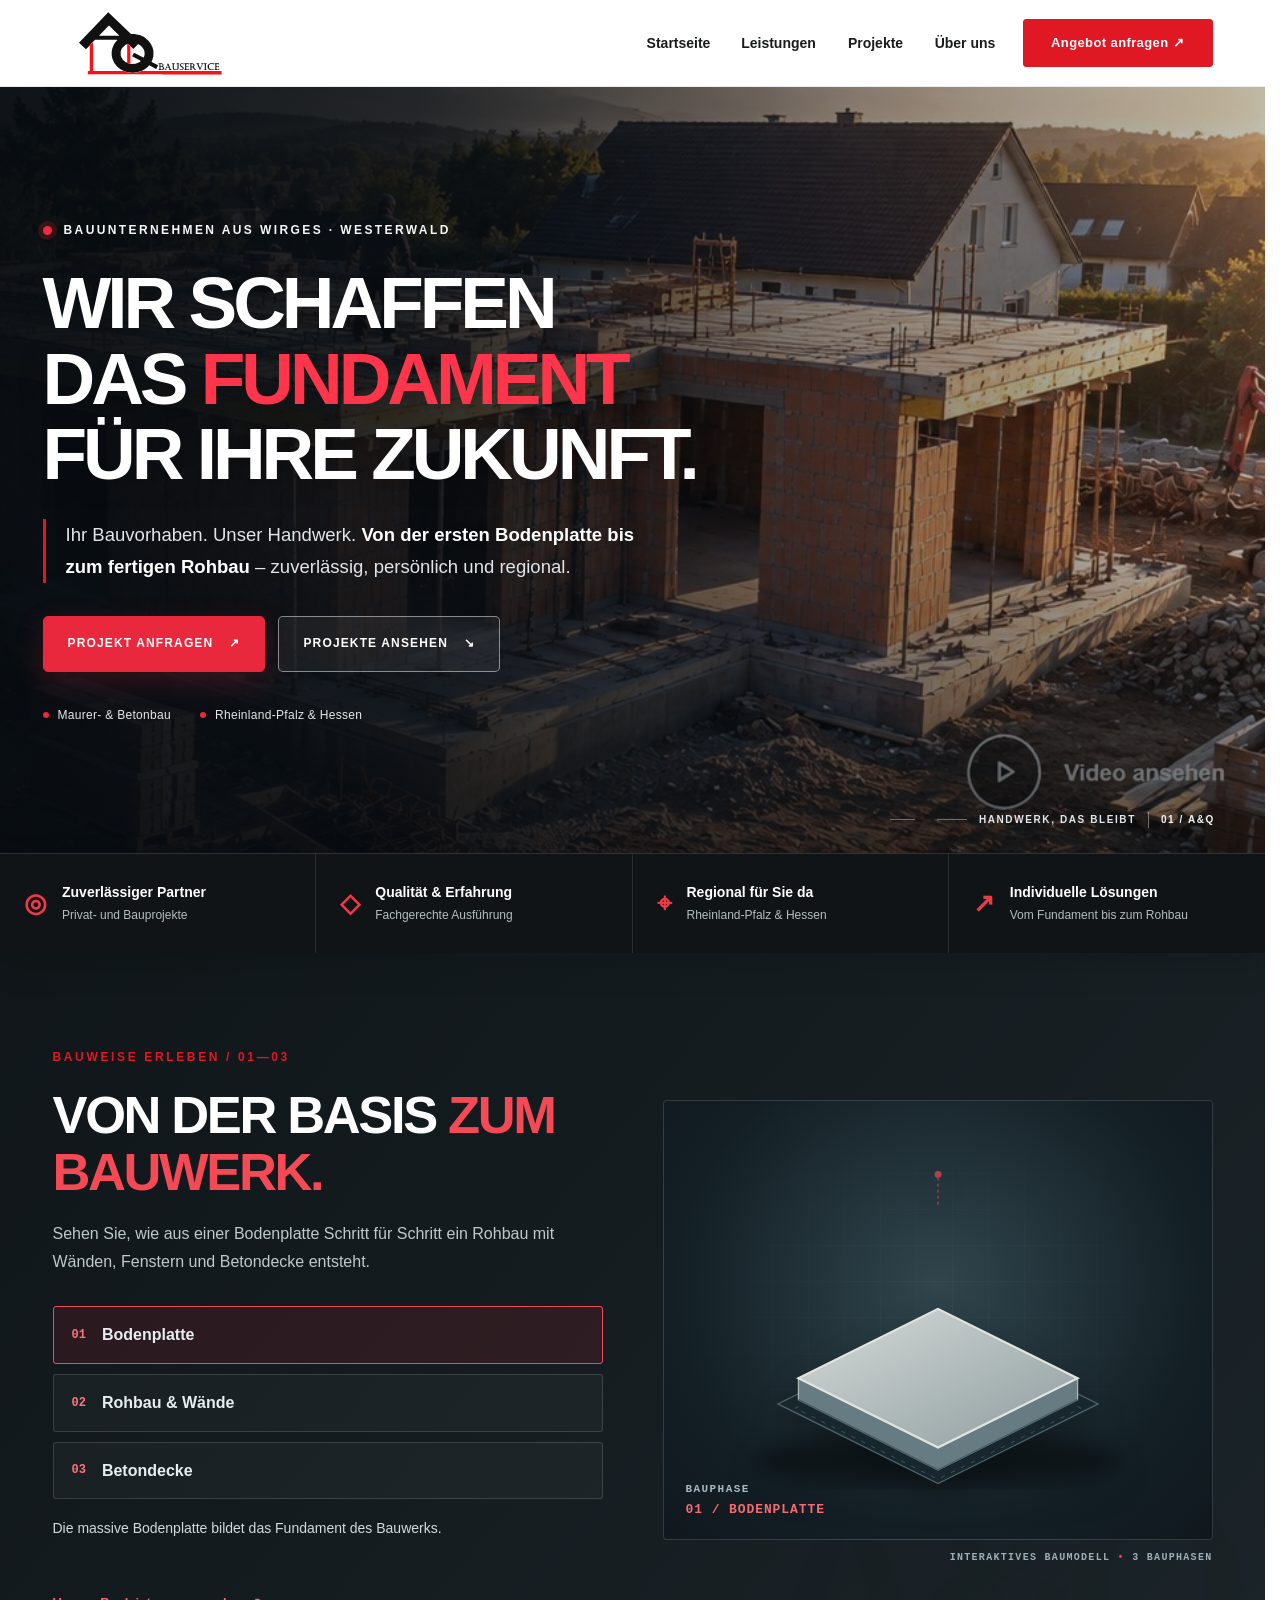
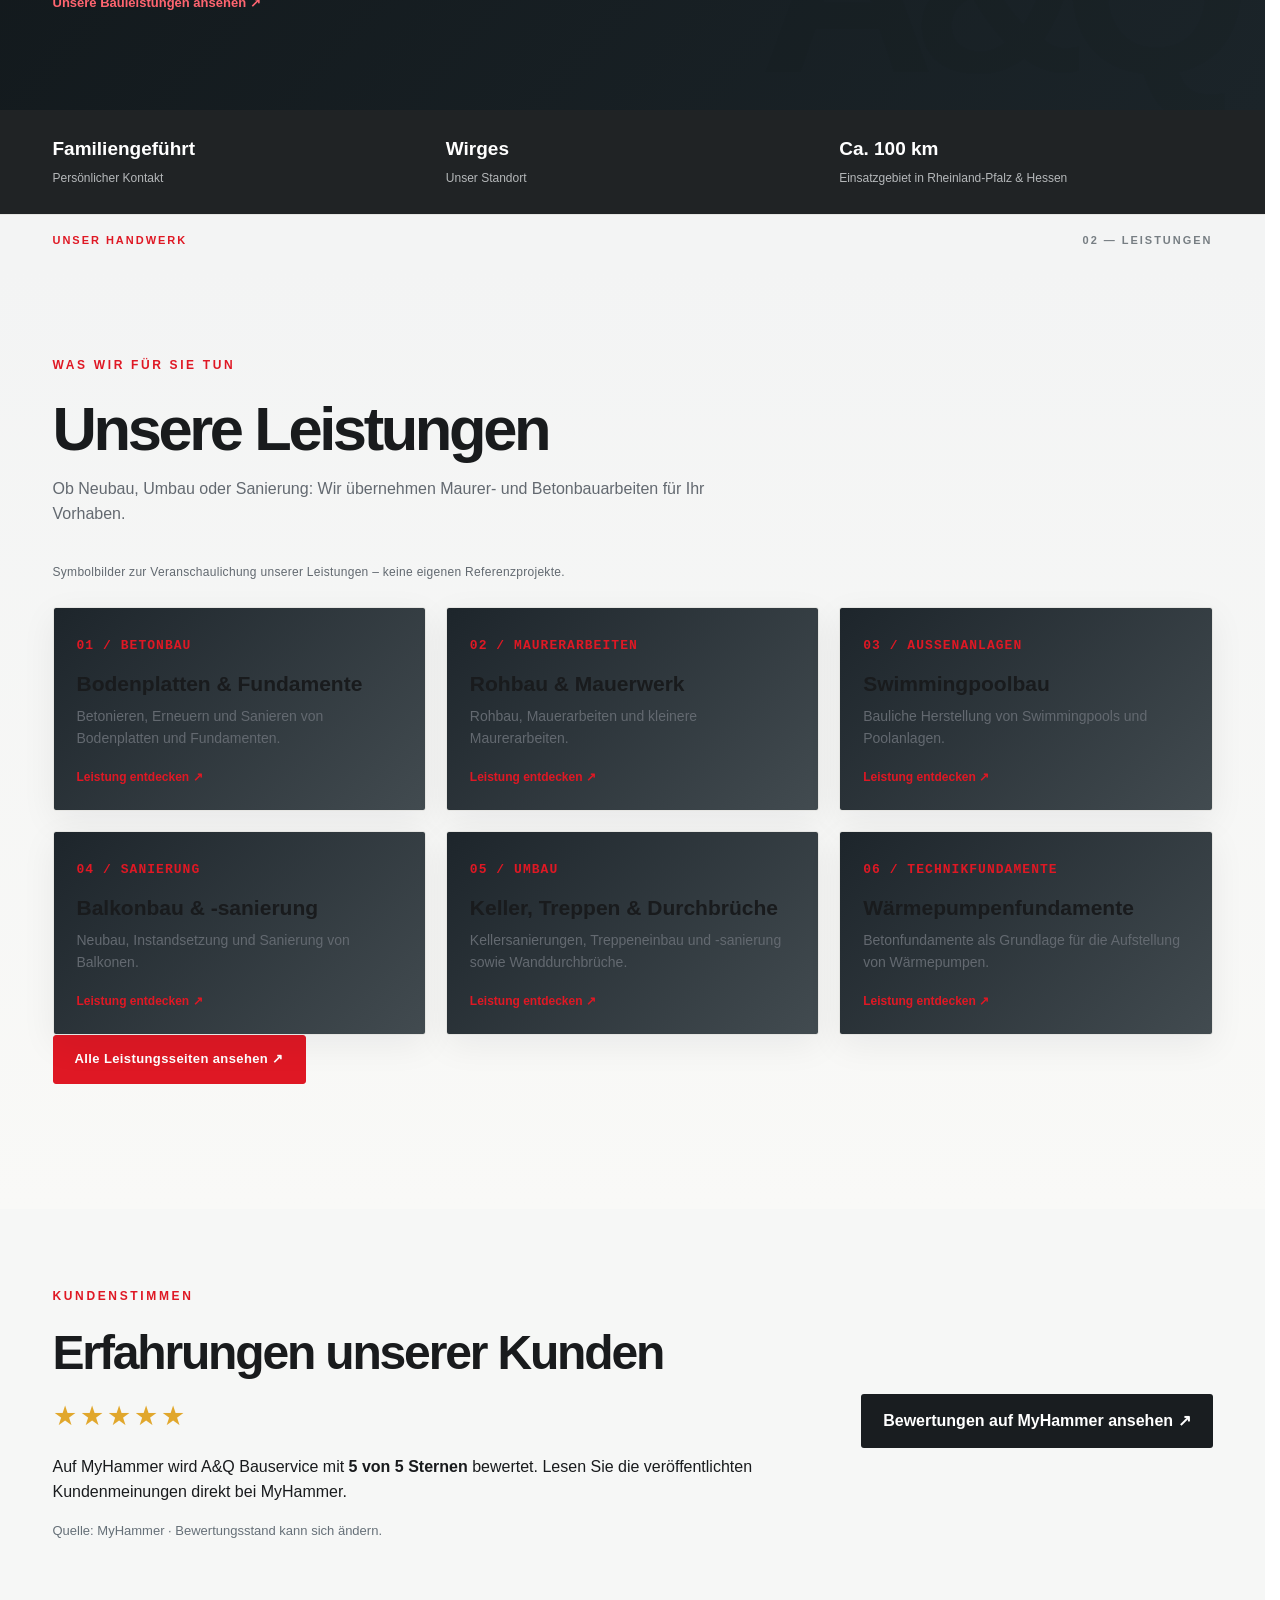
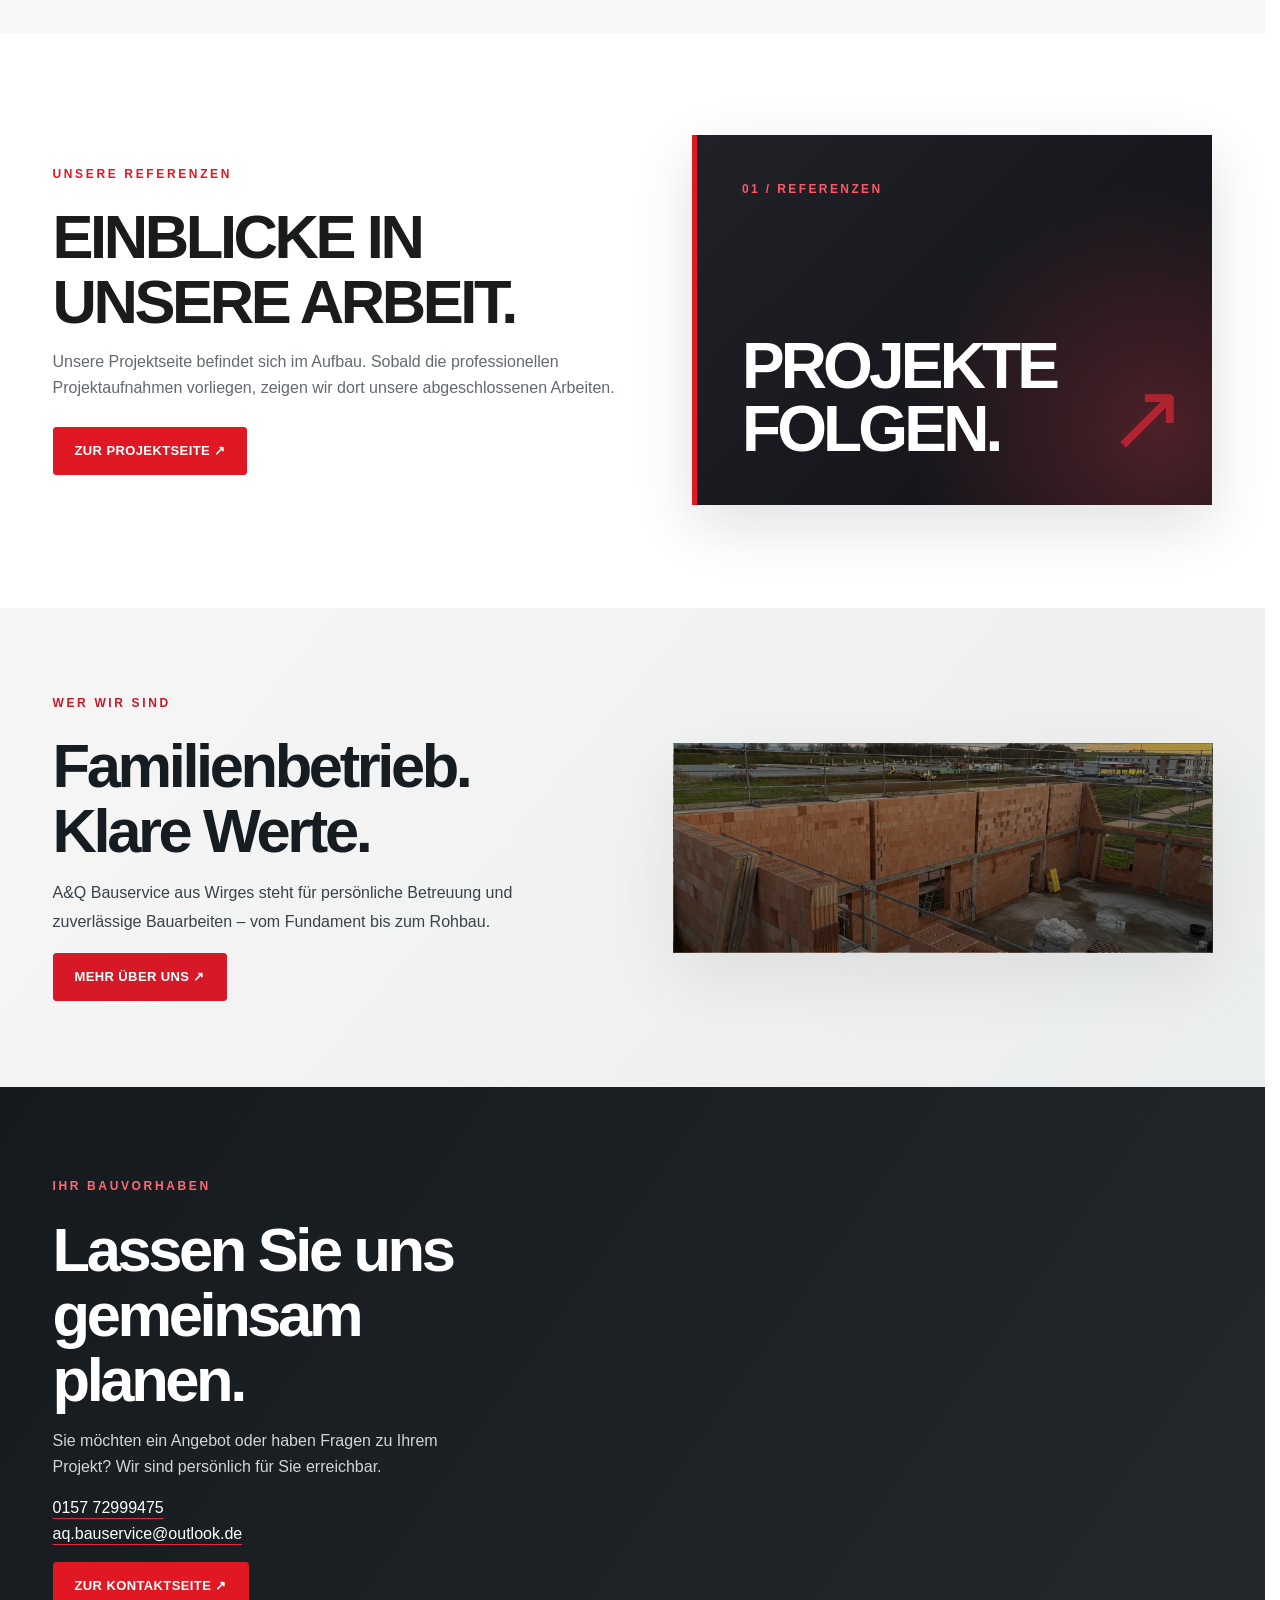
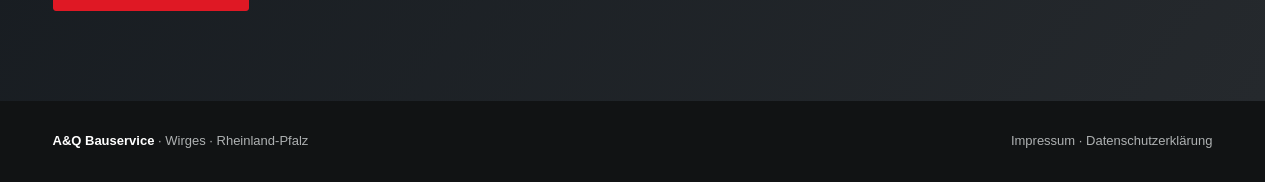
==== index.html @ fabbcce5 "SEO: migrate canonical and metadata to aq-bauservice.de" ====
<!doctype html>
<html lang="de"><head><meta charset="utf-8"><meta name="viewport" content="width=device-width,initial-scale=1"><meta name="description" content="A&amp;Q Bauservice: Familienbetrieb für Betonbau, Bodenplatten, Fundamente und Rohbau in Wirges, Montabaur, Koblenz und Umgebung. Jetzt Bauvorhaben anfragen."><title>Betonbau &amp; Bodenplatten in Wirges | A&amp;Q Bauservice</title><style>
:root{--red:#df1824;--ink:#191b1d;--muted:#636970;--paper:#f7f7f5;--line:#e5e5e2}*{box-sizing:border-box}html{scroll-behavior:smooth}body{margin:0;font-family:Inter,Arial,Helvetica,sans-serif;color:var(--ink);background:white;line-height:1.6}a{color:inherit;text-decoration:none}button,input,textarea{font:inherit}button{cursor:pointer}.container{width:min(1160px,calc(100% - 44px));margin:auto}.top{background:#fff;position:sticky;top:0;z-index:20;border-bottom:1px solid #ececec}.nav{height:86px;display:flex;align-items:center;justify-content:space-between;gap:20px}.logo{display:block;background:#fff;padding:3px;border-radius:3px}.logo img{display:block;width:190px;max-height:63px;object-fit:contain}.links{display:flex;align-items:center;gap:27px;font-size:14px;font-weight:700}.links a:hover{color:var(--red)}.btn{display:inline-flex;align-items:center;justify-content:center;padding:13px 21px;background:var(--red);color:white;border:1px solid var(--red);border-radius:3px;font-weight:800;font-size:13px;letter-spacing:.03em;transition:.2s}.btn:hover{background:#b70f19}.btn-outline{background:transparent;border-color:#ffffff80}.btn-outline:hover{background:#ffffff20}.menu{display:none;background:none;border:0;font-size:27px}.hero{position:relative;isolation:isolate;overflow:hidden;background:linear-gradient(112deg,#141618 20%,#272b2e 70%,#111315);color:#fff;min-height:640px;display:flex;align-items:center}.hero:before{content:"";position:absolute;inset:0;background:repeating-linear-gradient(135deg,transparent 0 90px,#ffffff05 90px 91px),radial-gradient(circle at 80% 40%,#d51a2538,transparent 40%);z-index:-1}.hero:after{content:"AQ";position:absolute;right:-3%;bottom:-26%;font-size:clamp(250px,42vw,650px);font-weight:900;color:#ffffff07;line-height:1;z-index:-1}.hero-content{padding:110px 0;max-width:870px}.eyebrow{font-size:12px;font-weight:900;letter-spacing:.22em;text-transform:uppercase;color:var(--red);margin:0 0 20px}.hero .eyebrow{color:#ff5b62}.hero h1{font-size:clamp(43px,6.3vw,88px);line-height:1.04;letter-spacing:-.05em;margin:0 0 25px;max-width:850px}.hero h1 span{color:#fa3c48}.hero p{color:#d2d4d5;max-width:680px;font-size:18px;margin-bottom:32px}.actions{display:flex;flex-wrap:wrap;gap:12px}.facts{background:#202325;color:white}.fact-row{display:grid;grid-template-columns:repeat(3,1fr);gap:20px;padding:24px 0}.fact-row strong{display:block;font-size:19px}.fact-row span{font-size:12px;color:#b5b8ba}section{padding:90px 0}.section-title{font-size:clamp(32px,4vw,48px);letter-spacing:-.045em;line-height:1.12;margin:0 0 15px}.lead{color:var(--muted);max-width:680px;margin:0 0 36px}.services{background:var(--paper)}.cards{display:grid;grid-template-columns:repeat(3,1fr);gap:18px}.service{background:white;border:1px solid var(--line);padding:29px;min-height:235px;transition:.2s}.service:hover{transform:translateY(-3px);border-color:#d9a0a3}.service .num{color:var(--red);font-size:13px;font-weight:900}.service h3{font-size:21px;line-height:1.2;margin:25px 0 10px}.service p{font-size:14px;color:var(--muted);margin:0}.projects{background:white}.project-grid{display:grid;grid-template-columns:repeat(3,1fr);gap:18px}.project{background:#eceeed;min-height:250px;display:flex;flex-direction:column;justify-content:end;padding:25px;position:relative;overflow:hidden}.project:before{content:"";position:absolute;inset:0;background:linear-gradient(155deg,#c5c8c6,#727a7c);z-index:0}.project:nth-child(2):before{background:linear-gradient(155deg,#b5b5b2,#50575b)}.project:nth-child(3):before{background:linear-gradient(155deg,#d0d0cb,#6e7475)}.project>*{position:relative;color:white}.project strong{font-size:20px}.project span{font-size:12px;opacity:.9}.note{font-size:12px;color:var(--muted);margin-top:14px}.about{background:#1b1e20;color:white}.about-grid{display:grid;grid-template-columns:1fr 1fr;gap:80px;align-items:center}.about p{color:#c5c7c8}.about-art{min-height:360px;border:1px solid #ffffff20;background:linear-gradient(145deg,#303538,#16191b);display:grid;place-items:center;position:relative}.about-art:before{content:"";width:56%;aspect-ratio:1;border:24px solid var(--red);transform:rotate(45deg);opacity:.65}.about-art span{position:absolute;font-size:35px;font-weight:900;letter-spacing:-.06em}.contact{background:var(--paper)}.contact-grid{display:grid;grid-template-columns:.8fr 1.2fr;gap:70px}.contact-info{font-size:15px;color:var(--muted)}.form{background:white;padding:30px;border:1px solid var(--line)}.form label{font-size:13px;font-weight:700;display:block;margin-bottom:13px}.form input,.form textarea{display:block;width:100%;margin-top:6px;padding:12px;border:1px solid #d9d9d7;border-radius:2px;background:white}.form textarea{min-height:120px;resize:vertical}.form .btn{width:100%}.hint{font-size:12px;color:var(--muted)}#status{font-size:13px;font-weight:700}footer{background:#111314;color:#aeb1b2;padding:30px 0;font-size:13px}footer .container{display:flex;justify-content:space-between;gap:20px;flex-wrap:wrap}footer strong{color:white}@media(max-width:850px){.links{display:none;position:absolute;top:86px;left:0;right:0;background:white;flex-direction:column;align-items:stretch;padding:20px 25px;box-shadow:0 10px 20px #0002}.links.open{display:flex}.menu{display:block}.cards,.project-grid{grid-template-columns:repeat(2,1fr)}.about-grid,.contact-grid{grid-template-columns:1fr;gap:35px}.about-art{min-height:220px}}@media(max-width:550px){.container{width:min(100% - 32px,1160px)}.logo img{width:165px}.hero{min-height:550px}.hero-content{padding:75px 0}.hero p{font-size:16px}.fact-row{grid-template-columns:1fr;gap:12px}.cards,.project-grid{grid-template-columns:1fr}section{padding:64px 0}.form{padding:20px}.project{min-height:190px}}

/* A&Q – dezente moderne Interaktionen */
:root{--aq-ease:cubic-bezier(.22,1,.36,1)}
#aq-scroll-progress{position:fixed;top:0;left:0;height:3px;width:0;background:var(--red);z-index:100;pointer-events:none}
.top{transition:box-shadow .3s ease,background .3s ease}
.top.aq-scrolled{box-shadow:0 10px 30px #00000012}
.hero{isolation:isolate}
.hero:before{animation:aq-ambient 14s ease-in-out infinite alternate}
.hero:after{animation:aq-watermark 16s ease-in-out infinite alternate;pointer-events:none}
.hero-content>*{animation:aq-hero-enter .85s var(--aq-ease) both}
.hero-content>*:nth-child(2){animation-delay:.12s}
.hero-content>*:nth-child(3){animation-delay:.23s}
.hero-content>*:nth-child(4){animation-delay:.34s}
.hero .btn,.actions .btn{transition:transform .3s var(--aq-ease),background .3s ease,box-shadow .3s ease}
.hero .btn:hover,.actions .btn:hover{transform:translateY(-3px);box-shadow:0 12px 24px #0000002b}
.service{transition:transform .35s var(--aq-ease),box-shadow .35s ease,border-color .35s ease;position:relative;overflow:hidden}
.service:after{content:"";position:absolute;left:0;bottom:0;height:3px;width:100%;background:var(--red);transform:scaleX(0);transform-origin:left;transition:transform .45s var(--aq-ease)}
.service:hover{transform:translateY(-7px);box-shadow:0 18px 40px #00000012}
.service:hover:after{transform:scaleX(1)}
.project{overflow:hidden;transition:box-shadow .35s ease,transform .35s var(--aq-ease)}
.project img{transition:transform .8s var(--aq-ease)}
.project:hover img{transform:scale(1.055)}
.project:hover{box-shadow:0 16px 38px #00000026}
.aq-reveal{opacity:0;transform:translateY(28px);transition:opacity .75s ease,transform .75s var(--aq-ease)}
.aq-reveal.aq-visible{opacity:1;transform:none}
@keyframes aq-hero-enter{from{opacity:0;transform:translateY(24px)}to{opacity:1;transform:none}}
@keyframes aq-ambient{from{opacity:.7;transform:scale(1)}to{opacity:1;transform:scale(1.08)}}
@keyframes aq-watermark{from{transform:translateY(0)}to{transform:translateY(-18px)}}
@media(prefers-reduced-motion:reduce){html{scroll-behavior:auto}*,*:before,*:after{animation-duration:.01ms!important;animation-iteration-count:1!important;transition-duration:.01ms!important}.aq-reveal{opacity:1;transform:none}}

/* A&Q Future: technisches 3D-Architekturmotiv ohne externe Bibliotheken */
.aq-future-hero{background:linear-gradient(115deg,#111518 0%,#1c2226 58%,#111518 100%);min-height:700px}
.aq-future-hero:before{background:linear-gradient(110deg,#111518 0%,#111518ef 36%,#151b1e78 70%,transparent 100%),repeating-linear-gradient(0deg,transparent 0 47px,#ffffff07 48px),repeating-linear-gradient(90deg,transparent 0 47px,#ffffff07 48px);z-index:0}
.aq-future-hero:after{content:"A&Q";right:1%;bottom:3%;font-size:clamp(130px,22vw,350px);color:#ffffff06;z-index:0}
.aq-future-hero .hero-content{position:relative;z-index:2;max-width:760px}
.aq-future-hero h1{font-size:clamp(42px,5.9vw,79px);text-shadow:0 6px 28px #0005}
.aq-future-stage{position:absolute;inset:0 0 0 42%;overflow:hidden;pointer-events:none;z-index:1;perspective:950px;opacity:.95}
.aq-stage-grid{position:absolute;inset:-40%;background:linear-gradient(#d9edf010 1px,transparent 1px),linear-gradient(90deg,#d9edf010 1px,transparent 1px);background-size:48px 48px;transform:rotateX(62deg) rotateZ(-24deg) translateY(130px);mask-image:radial-gradient(ellipse at 60% 55%,black,transparent 65%)}
.aq-structure{--rx:-18deg;--ry:-28deg;position:absolute;top:48%;left:59%;width:280px;height:280px;transform-style:preserve-3d;transform:translate(-50%,-50%) rotateX(var(--rx)) rotateY(var(--ry)) rotateZ(-10deg);transition:transform .5s ease;animation:aq-structure-float 7s ease-in-out infinite alternate;filter:drop-shadow(0 26px 30px #0007)}
.aq-floor{position:absolute;width:250px;height:200px;left:15px;top:40px;background:linear-gradient(140deg,#a5b0b4cc,#3e4c55db);border:2px solid #c6d5d5a6;box-shadow:inset 0 0 0 12px #8b9da71a,0 0 0 1px #ffffff28;transform-style:preserve-3d}
.aq-floor-base{transform:translateZ(-80px)}
.aq-floor-top{transform:translateZ(85px);background:linear-gradient(140deg,#9eaeb65c,#303d457a);border-color:#c3d5dc8c}
.aq-pillar{position:absolute;width:12px;height:12px;background:#e6454d;box-shadow:0 0 0 3px #f1454c24,0 0 22px #e5324766;transform-style:preserve-3d}
.aq-pillar:after{content:"";position:absolute;left:0;top:0;width:12px;height:165px;background:linear-gradient(90deg,#ff626b,#a70f1d);transform-origin:top;transform:rotateX(90deg)}
.aq-p1{left:15px;top:40px;transform:translateZ(85px)}.aq-p2{left:253px;top:40px;transform:translateZ(85px)}.aq-p3{left:15px;top:228px;transform:translateZ(85px)}.aq-p4{left:253px;top:228px;transform:translateZ(85px)}
.aq-beam{position:absolute;height:7px;background:linear-gradient(90deg,#f3545e,#95121c);box-shadow:0 0 18px #d9223840;transform:translateZ(93px)}
.aq-beam-a{left:15px;top:40px;width:250px}.aq-beam-b{left:15px;top:228px;width:250px}
.aq-structure-glow{position:absolute;inset:0;border-radius:50%;background:#e52a371b;filter:blur(55px);transform:translateZ(-120px)}
.aq-stage-caption{position:absolute;right:6%;bottom:8%;font:700 10px/1.5 monospace;letter-spacing:.2em;color:#d3dce3a0}.aq-stage-caption span{color:#f15a61;margin-left:12px}
@keyframes aq-structure-float{0%{translate:0 0}100%{translate:0 -17px}}
.aq-future-hero .eyebrow:before{content:"";display:inline-block;width:24px;height:2px;background:#fa4b55;vertical-align:middle;margin-right:12px}
.aq-future-hero .btn{border-radius:2px}
.aq-future-hero .btn-outline{backdrop-filter:blur(8px)}
.services .service{background:linear-gradient(145deg,#fff,#fafbfc);border-radius:3px}
.services .service .num{font-family:monospace;letter-spacing:.08em}
.projects .project{border-radius:3px}
@media(max-width:850px){.aq-future-stage{left:25%;opacity:.32}.aq-structure{left:70%;scale:.8}.aq-future-hero:before{background:linear-gradient(90deg,#111518f7 0%,#111518e0 58%,#1115187a 100%)}}
@media(max-width:550px){.aq-future-hero{min-height:650px}.aq-future-stage{left:10%;opacity:.19}.aq-structure{scale:.65;left:75%}.aq-stage-caption{display:none}.aq-future-hero .hero-content{padding:90px 0}}
@media(prefers-reduced-motion:reduce){.aq-structure{animation:none!important;transition:none!important}}

/* Eigenständiger interaktiver 3D-Bauteilbereich */
.aq-build-section{background:linear-gradient(130deg,#101619,#1b2429);color:#fff;padding:95px 0;overflow:hidden}
.aq-build-layout{display:grid;grid-template-columns:minmax(0,1fr) minmax(0,1fr);align-items:center;gap:60px}
.aq-build-copy .section-title{font-size:clamp(34px,4.1vw,57px);line-height:1.08}
.aq-build-copy .section-title span{color:#f34a55}
.aq-build-intro{max-width:510px;color:#bfc9cd;line-height:1.75;margin:20px 0 30px}
.aq-build-controls{display:grid;gap:10px}
.aq-build-tab{display:flex;align-items:center;gap:16px;width:100%;text-align:left;padding:15px 18px;border:1px solid #ffffff24;background:#ffffff08;color:#e8edef;border-radius:3px;font-weight:750;transition:background .25s,border-color .25s,transform .25s}
.aq-build-tab span{font:700 12px monospace;color:#ff737c}
.aq-build-tab:hover{background:#ffffff14;transform:translateX(3px)}
.aq-build-tab.is-active{background:#e326341d;border-color:#f14958}
.aq-build-description{min-height:54px;color:#d4dadd;font-size:14px;margin:18px 0}
.aq-build-link{color:#ff6570;font-weight:800;font-size:13px;text-decoration:none}
.aq-build-link:hover{text-decoration:underline}
.aq-build-visual{min-width:0}
.aq-build-stage{height:430px;position:relative;overflow:hidden;border:1px solid #ffffff25;border-radius:4px;background:radial-gradient(ellipse at 60% 45%,#354954 0%,#172126 52%,#101719 100%);perspective:950px}
.aq-build-stage .aq-future-stage{position:absolute;inset:0;opacity:1;z-index:1}
.aq-build-stage .aq-stage-grid{inset:-45%;opacity:.85}
.aq-build-stage .aq-structure{left:50%;top:51%;scale:1.05;transition:transform .5s ease}
.aq-build-stage .aq-stage-caption{bottom:7%;right:7%}
.aq-build-stage .aq-floor,.aq-build-stage .aq-pillar,.aq-build-stage .aq-beam{transition:opacity .4s ease,filter .4s ease}
.aq-build-stage[data-part="base"] .aq-floor-top,.aq-build-stage[data-part="base"] .aq-pillar,.aq-build-stage[data-part="base"] .aq-beam{opacity:.18}
.aq-build-stage[data-part="pillars"] .aq-floor-top{opacity:.22}
.aq-build-stage[data-part="top"] .aq-floor-base,.aq-build-stage[data-part="top"] .aq-pillar{opacity:.4}
.aq-build-hint{margin-top:12px;text-align:right;font:700 10px monospace;letter-spacing:.13em;color:#9caeb7}
.aq-build-hint span{color:#ef3f4d}
@media(max-width:850px){.aq-build-layout{grid-template-columns:1fr;gap:25px}.aq-build-section{padding:65px 0}.aq-build-stage{height:350px}.aq-build-stage .aq-future-stage{left:0;opacity:1}.aq-build-stage .aq-structure{left:50%;scale:.86}}
@media(max-width:550px){.aq-build-stage{height:300px}.aq-build-stage .aq-structure{scale:.72}.aq-build-stage .aq-stage-caption{display:block;bottom:5%;font-size:8px}}

/* Dreistufige isometrische Hausbau-Visualisierung */
.aq-house-stage{background:radial-gradient(ellipse at 50% 42%,#31454d,#131f25 68%,#10181d);display:grid;place-items:center}
.aq-house-stage:before{content:"";position:absolute;inset:0;background:linear-gradient(#ffffff07 1px,transparent 1px),linear-gradient(90deg,#ffffff07 1px,transparent 1px);background-size:36px 36px;mask-image:radial-gradient(ellipse,black,transparent 77%);pointer-events:none}
.aq-house-svg{display:block;position:relative;width:100%;height:100%;max-width:640px;overflow:visible;filter:drop-shadow(0 14px 15px #0004)}
.aq-house-walls,.aq-house-roof{transform-box:fill-box;transform-origin:center bottom;transition:opacity .55s ease,transform .7s cubic-bezier(.22,1,.36,1)}
.aq-house-stage[data-part="base"] .aq-house-walls{opacity:0;transform:translateY(-12px) scaleY(.9)}
.aq-house-stage[data-part="base"] .aq-house-roof,.aq-house-stage[data-part="pillars"] .aq-house-roof{opacity:0;transform:translateY(-35px)}
.aq-house-stage[data-part="pillars"] .aq-house-walls,.aq-house-stage[data-part="top"] .aq-house-walls,.aq-house-stage[data-part="top"] .aq-house-roof{opacity:1;transform:none}
.aq-house-marker{opacity:.7}
.aq-house-label{position:absolute;bottom:18px;left:22px;font:700 11px/1.7 monospace;letter-spacing:.13em;color:#a5bac3}
.aq-house-label strong{display:block;color:#f26b75;font-size:13px;letter-spacing:.07em}
.aq-house-stage{height:440px}
@media(max-width:850px){.aq-house-stage{height:380px}}
@media(max-width:550px){.aq-house-stage{height:290px}.aq-house-label{bottom:10px;left:12px;font-size:9px}.aq-house-label strong{font-size:10px}}
@media(prefers-reduced-motion:reduce){.aq-house-walls,.aq-house-roof{transition:none!important}}
.services .aq-service-photo{display:flex;flex-direction:column;padding:0;overflow:hidden;color:inherit;text-decoration:none;min-height:0}.aq-service-photo>img{display:block;width:100%;height:185px;object-fit:cover;transition:transform .6s cubic-bezier(.22,1,.36,1)}.aq-service-photo:hover>img{transform:scale(1.045)}.aq-service-content{display:block;padding:23px;flex:1}.aq-service-photo h3{margin:14px 0 9px}.aq-service-more{display:block;margin-top:18px;color:var(--red);font-size:12px;font-weight:900}.aq-review-section{background:#f6f7f6;padding:78px 0}.aq-review-wrap{display:grid;grid-template-columns:1fr auto;align-items:center;gap:30px}.aq-review-stars{color:#e1a72c;font-size:27px;letter-spacing:.12em}.aq-review-note{font-size:13px;color:#667078}.aq-review-link{display:inline-flex;padding:14px 22px;background:#191d20;color:#fff;border-radius:3px;font-weight:800}.aq-review-link:hover{background:#d71920}@media(max-width:700px){.aq-review-wrap{grid-template-columns:1fr}.aq-service-photo>img{height:190px}}/* Neue Bildbühne: regionaler Rohbau statt Luxusvilla */
.hero.aq-future-hero{position:relative;isolation:isolate;overflow:hidden;min-height:650px;background:#101519!important;display:flex;align-items:center}
.hero.aq-future-hero:before{content:"";position:absolute;inset:-3%;z-index:-2;background:url("projekt-07.webp") center 53%/cover no-repeat;animation:aq-hero-camera 24s ease-in-out infinite alternate;will-change:transform}
.hero.aq-future-hero:after{content:"";display:block!important;position:absolute;inset:0;z-index:-1;pointer-events:none;background:linear-gradient(90deg,rgba(9,13,17,.92) 0%,rgba(9,13,17,.76) 38%,rgba(9,13,17,.24) 76%,rgba(9,13,17,.15) 100%),linear-gradient(0deg,rgba(8,12,16,.37),transparent 35%)}
.hero.aq-future-hero .hero-content{position:relative;z-index:2;width:100%;padding-top:105px;padding-bottom:115px}
.hero.aq-future-hero .hero-content h1{max-width:900px;font-size:clamp(42px,5.1vw,76px);line-height:1.07;letter-spacing:-.035em}
.hero.aq-future-hero .hero-content>p:not(.eyebrow){max-width:650px}
.hero.aq-future-hero .eyebrow{letter-spacing:.2em;font-size:13px}
.aq-hero-caption{position:absolute;bottom:24px;right:max(26px,calc((100vw - 1180px)/2));z-index:2;color:#ffffffbd;font:700 11px/1.6 Arial,sans-serif;letter-spacing:.1em;text-transform:uppercase}
.aq-hero-caption:before{content:"";display:inline-block;width:25px;height:1px;background:#ed3745;vertical-align:middle;margin-right:10px}
@keyframes aq-hero-camera{0%{transform:scale(1.03) translate3d(-.5%,0,0)}100%{transform:scale(1.13) translate3d(1.1%,-.6%,0)}}
@media(max-width:760px){.hero.aq-future-hero{min-height:620px}.hero.aq-future-hero:after{background:linear-gradient(90deg,#0b1015e8,#0b10159c)}.hero.aq-future-hero .hero-content{padding-top:85px;padding-bottom:100px}.hero.aq-future-hero .hero-content h1{font-size:clamp(36px,9vw,54px)}.aq-hero-caption{left:20px;right:auto;bottom:18px}}
@media(prefers-reduced-motion:reduce){.hero.aq-future-hero:before{animation:none}}

/* Filmischer Startbereich nach Architektur-Entwurf */
.hero.aq-future-hero{min-height:690px}
.hero.aq-future-hero:before{background-position:center 48%;animation:aq-hero-camera 27s ease-in-out infinite alternate}
.hero.aq-future-hero:after{background:linear-gradient(90deg,rgba(8,11,13,.95) 0%,rgba(8,11,13,.82) 32%,rgba(8,11,13,.35) 66%,rgba(8,11,13,.18) 100%),linear-gradient(0deg,rgba(8,11,13,.55),transparent 34%)}
.hero.aq-future-hero .hero-content{padding-top:100px;padding-bottom:100px}
.hero.aq-future-hero .hero-content h1{max-width:790px;font-size:clamp(45px,4.8vw,73px);line-height:1.06}
.hero.aq-future-hero .hero-content>p:not(.eyebrow){max-width:620px}
.hero.aq-future-hero .eyebrow{color:#fff;font-size:12px;letter-spacing:.22em}
.hero.aq-future-hero .eyebrow:before{content:"";display:inline-block;width:55px;height:2px;background:#ee2739;vertical-align:middle;margin-right:14px}
.aq-hero-trust{background:#111416;color:#fff;display:grid;grid-template-columns:repeat(4,minmax(0,1fr));border-top:1px solid #ffffff20}
.aq-hero-trust-item{padding:28px 24px;border-right:1px solid #ffffff1b;display:flex;gap:15px;align-items:center}
.aq-hero-trust-item:last-child{border-right:0}
.aq-hero-trust-icon{font-size:26px;color:#f13a49;font-weight:900;line-height:1}
.aq-hero-trust-item strong{display:block;font-size:14px;line-height:1.5}
.aq-hero-trust-item span:last-child{display:block;font-size:12px;color:#b4bdc0;margin-top:3px}
@media(max-width:850px){.aq-hero-trust{grid-template-columns:repeat(2,minmax(0,1fr))}.aq-hero-trust-item{border-bottom:1px solid #ffffff1b}}
@media(max-width:550px){.hero.aq-future-hero{min-height:620px}.hero.aq-future-hero .hero-content h1{font-size:clamp(37px,10vw,53px)}.aq-hero-trust-item{padding:20px 13px;gap:10px}.aq-hero-trust-item strong{font-size:12px}.aq-hero-trust-item span:last-child{font-size:11px}.aq-hero-trust-icon{font-size:21px}}

/* KI-Hero: nutzt das neue Motiv, sobald die Bilddatei im Repository liegt. */
.hero.aq-future-hero:before{background-image:url("aq-hero-ki.jpg"),url("projekt-07.webp");background-position:center center;background-size:cover}

/* Video-Hintergrund mit Bild-Fallback, datensparsam lokal gehostet */
.hero.aq-future-hero .aq-hero-video{position:absolute;inset:0;width:100%;height:100%;object-fit:cover;object-position:center 48%;z-index:-2;pointer-events:none}
.hero.aq-future-hero:has(.aq-hero-video) .hero-content{z-index:2}
@media(prefers-reduced-motion:reduce){.hero.aq-future-hero .aq-hero-video{display:none}}

/* Statisches KI-Bild: kein Video und keine Kamerafahrt */
.hero.aq-future-hero:before{background-image:url("aq-hero-ki.jpg"),url("projekt-07.webp");animation:none!important;transform:none!important;will-change:auto}
.hero.aq-future-hero .aq-hero-video,.hero.aq-future-hero .aq-video-play,.hero.aq-future-hero .video-play{display:none!important}

/* Definitiv statischer Startbereich: sämtliche älteren Bewegungsregeln überschreiben */
html body .hero.aq-future-hero::before{animation-name:none!important;animation:none!important;transition:none!important;transform:none!important;background-image:url("aq-hero-ki.jpg")!important;background-repeat:no-repeat!important;background-size:cover!important;background-position:center center!important;inset:0!important}
html body .hero.aq-future-hero::after{animation:none!important;transition:none!important;transform:none!important}
html body .hero.aq-future-hero .hero-content{animation:none!important;transform:none!important}

/* Rohbauvideo als ruhiger Hintergrund, überlagert für gut lesbaren Text */
html body .hero.aq-future-hero{isolation:isolate}
html body .hero.aq-future-hero .aq-hero-video{display:block!important;position:absolute;inset:0;width:100%;height:100%;object-fit:cover;object-position:center center;z-index:0;pointer-events:none}
html body .hero.aq-future-hero::before{z-index:-1!important}
html body .hero.aq-future-hero::after{z-index:1!important;pointer-events:none}
html body .hero.aq-future-hero .hero-content,html body .hero.aq-future-hero .aq-hero-caption{position:relative;z-index:2}
@media(prefers-reduced-motion:reduce){html body .hero.aq-future-hero .aq-hero-video{display:none!important}}

/* Hero refresh 2026: premium typography and clear conversion path; keep real MP4 */
html body .hero.aq-future-hero{min-height:clamp(650px,80svh,850px)!important;padding:104px 0 110px!important;display:flex;align-items:center;overflow:hidden}
html body .hero.aq-future-hero .aq-hero-video{display:block!important;position:absolute;inset:0;width:100%;height:100%;object-fit:cover;object-position:center 47%;z-index:0;pointer-events:none}
html body .hero.aq-future-hero::after{z-index:1!important;background:linear-gradient(90deg,rgba(7,12,17,.93) 0%,rgba(7,12,17,.84) 33%,rgba(7,12,17,.45) 68%,rgba(7,12,17,.25) 100%),linear-gradient(0deg,rgba(7,12,17,.5),transparent 40%)!important}
html body .hero.aq-future-hero .hero-content{width:100%;max-width:1180px!important;padding-top:30px!important;padding-bottom:18px!important;position:relative;z-index:2}
html body .hero.aq-future-hero .eyebrow{font-size:12px!important;letter-spacing:.2em!important;color:#f5f6f7!important;font-weight:750!important;display:flex;align-items:center;gap:12px;margin:0 0 25px!important}
.aq-hero-eyebrow-dot{display:inline-block;width:9px;height:9px;background:#f02b40;border-radius:50%;box-shadow:0 0 0 5px rgba(240,43,64,.18);flex:none}
html body .hero.aq-future-hero .eyebrow::before{display:none!important}
html body .hero.aq-future-hero h1{font-size:clamp(44px,5.7vw,82px)!important;line-height:1.035!important;letter-spacing:-.055em!important;max-width:950px!important;margin:0 0 27px!important;font-weight:900!important;text-wrap:balance;text-shadow:0 2px 24px rgba(0,0,0,.16)}
html body .hero.aq-future-hero h1 span{color:#ff354b!important}
html body .hero.aq-future-hero .aq-hero-lead{font-size:clamp(16px,1.45vw,19px)!important;line-height:1.72!important;color:#e2e5e9!important;max-width:630px!important;margin:0 0 33px!important}
html body .hero.aq-future-hero .aq-hero-lead strong{color:#fff;font-weight:650}
html body .hero.aq-future-hero .actions{display:flex!important;flex-wrap:wrap;gap:13px!important;margin-bottom:34px!important}
html body .hero.aq-future-hero .actions .btn{display:inline-flex!important;align-items:center;justify-content:center;gap:16px;min-height:56px;padding:16px 24px!important;font-size:12px!important;letter-spacing:.095em!important;font-weight:800!important;border-radius:5px!important;transition:transform .2s ease,background .2s ease,border-color .2s ease!important}
html body .hero.aq-future-hero .actions .btn:hover{transform:translateY(-2px)}
html body .hero.aq-future-hero .actions .btn:not(.btn-outline){background:#e9283e!important;color:#fff!important;border:1px solid #e9283e!important;box-shadow:0 10px 30px rgba(233,40,62,.2)}
html body .hero.aq-future-hero .actions .btn-outline{background:rgba(255,255,255,.06)!important;color:#fff!important;border:1px solid rgba(255,255,255,.48)!important;backdrop-filter:blur(7px)}
html body .hero.aq-future-hero .actions .btn-outline:hover{background:rgba(255,255,255,.16)!important}
.aq-hero-meta{display:flex;flex-wrap:wrap;gap:12px 29px;color:#e4e6e8;font-size:12px;letter-spacing:.025em}
.aq-hero-meta span{display:inline-flex;align-items:center;gap:9px}
.aq-hero-meta i{display:inline-block;width:6px;height:6px;background:#e9283e;border-radius:50%}
html body .hero.aq-future-hero .aq-hero-caption{position:absolute!important;z-index:2!important;bottom:25px!important;right:max(28px,calc((100vw - 1180px)/2))!important;display:flex!important;align-items:center;gap:12px;color:#e2e5e9!important;font-size:10px!important;letter-spacing:.16em!important;text-transform:uppercase}
.aq-hero-caption-line{height:1px;width:30px;background:#ef3449}
.aq-hero-caption-index{color:#f4f4f4;border-left:1px solid rgba(255,255,255,.4);padding-left:12px}
html body .aq-hero-trust{position:relative;z-index:3;box-shadow:0 12px 32px rgba(0,0,0,.12)}
@media(max-width:760px){
 html body .hero.aq-future-hero{min-height:710px!important;padding:104px 0 86px!important;align-items:center}
 html body .hero.aq-future-hero::after{background:linear-gradient(90deg,rgba(7,12,17,.9),rgba(7,12,17,.55)),linear-gradient(0deg,rgba(7,12,17,.72),transparent 55%)!important}
 html body .hero.aq-future-hero .aq-hero-video{object-position:60% center}
 html body .hero.aq-future-hero .hero-content{padding-top:0!important}
 html body .hero.aq-future-hero h1{font-size:clamp(39px,9vw,62px)!important;letter-spacing:-.047em!important}
 html body .hero.aq-future-hero .eyebrow{font-size:10px!important;letter-spacing:.12em!important}
 html body .hero.aq-future-hero .actions{gap:10px!important}
 html body .hero.aq-future-hero .actions .btn{min-height:52px;padding:14px 17px!important}
 html body .hero.aq-future-hero .aq-hero-caption{bottom:16px!important;right:18px!important;font-size:9px!important}
}
@media(max-width:420px){html body .hero.aq-future-hero{min-height:730px!important}html body .hero.aq-future-hero .actions .btn{width:100%;justify-content:space-between}html body .hero.aq-future-hero .aq-hero-caption{display:none!important}}
@media(prefers-reduced-motion:reduce){html body .hero.aq-future-hero .actions .btn{transition:none!important}}

.aq-contact-direct{display:flex;flex-direction:column;gap:13px;margin-top:25px}.aq-contact-direct a{display:inline-flex;align-items:center;width:fit-content;color:inherit;font-weight:750;text-decoration:none;overflow-wrap:anywhere}.aq-contact-direct a:hover{color:#ee3046}

/* Mobile usability pass – October 2026 */
html{overflow-x:clip}body{max-width:100%;overflow-x:clip}img,video,svg{max-width:100%}img{height:auto}a,button,input,textarea,select{touch-action:manipulation}input,textarea,select{max-width:100%;min-width:0}a:focus-visible,button:focus-visible,input:focus-visible,textarea:focus-visible{outline:3px solid #e9283e;outline-offset:3px}
@media(max-width:760px){body{overflow-wrap:break-word}h1,h2,h3{text-wrap:balance}button,a.btn{min-height:44px}input,textarea,select{font-size:16px!important}section{scroll-margin-top:75px}}
@media(max-width:420px){h1,h2,h3{overflow-wrap:break-word}p{overflow-wrap:break-word}}

@media(max-width:760px){html body .hero.aq-future-hero{min-height:680px!important;padding:88px 0 72px!important}html body .hero.aq-future-hero .hero-content{width:min(100% - 36px,1160px)!important;margin-inline:auto!important}html body .hero.aq-future-hero h1{font-size:clamp(36px,9vw,56px)!important;line-height:1.08!important}html body .hero.aq-future-hero .aq-hero-lead{font-size:16px!important;line-height:1.58!important}html body .hero.aq-future-hero .aq-hero-video{object-position:55% center}html body .hero.aq-future-hero .actions .btn{min-height:50px!important}html body .aq-hero-trust{display:grid!important;grid-template-columns:repeat(2,minmax(0,1fr))!important}html body .aq-hero-trust-item{min-width:0!important}html body .contact-grid,html body .aq-build-layout{grid-template-columns:minmax(0,1fr)!important}}
@media(max-width:480px){html body .hero.aq-future-hero{min-height:700px!important}html body .hero.aq-future-hero .actions{flex-direction:column!important}html body .hero.aq-future-hero .actions .btn{width:100%!important}html body .aq-hero-trust{grid-template-columns:minmax(0,1fr)!important}html body .hero.aq-future-hero .aq-hero-meta{gap:8px 15px!important}}
@media(prefers-reduced-motion:reduce){html body .hero.aq-future-hero .aq-hero-video{display:none!important}}

/* Dedicated projects and about pages: compact homepage previews */
.aq-project-preview{padding:clamp(60px,8vw,112px) 0;background:#f5f5f3}.aq-project-preview-grid{display:grid;grid-template-columns:1.05fr .95fr;gap:clamp(28px,5vw,80px);align-items:center}.aq-project-preview .section-title{max-width:650px}.aq-project-preview .lead{max-width:600px;margin-bottom:26px}.aq-project-preview-image{position:relative;display:block;min-height:310px;aspect-ratio:1.45;overflow:hidden;border-radius:5px;background:#252525}.aq-project-preview-image img{width:100%;height:100%;position:absolute;inset:0;object-fit:cover;transition:transform .5s ease}.aq-project-preview-image:hover img{transform:scale(1.045)}.aq-project-preview-image:after{content:"";position:absolute;inset:45% 0 0;background:linear-gradient(transparent,rgba(0,0,0,.75))}.aq-project-preview-image>span{position:absolute;z-index:1;bottom:24px;left:24px;right:24px;color:white;font-weight:800;letter-spacing:.08em;display:flex;justify-content:space-between}.aq-home-teaser.about{padding:clamp(50px,7vw,86px) 0}.aq-home-teaser.about .about-art{min-height:210px}@media(max-width:760px){.aq-project-preview-grid{grid-template-columns:1fr}.aq-project-preview-image{min-height:230px;aspect-ratio:1.5}.aq-home-teaser.about .about-art{display:none}}
.aq-project-preview-placeholder{min-height:320px;display:flex;flex-direction:column;justify-content:space-between;position:relative;overflow:hidden;padding:clamp(26px,4vw,45px);background:radial-gradient(circle at 90% 80%,#4d2028,transparent 45%),linear-gradient(135deg,#202228,#101115);color:#fff;border-left:5px solid #df1824}.aq-project-preview-placeholder span{font-size:12px;font-weight:800;letter-spacing:.2em;color:#fa5865}.aq-project-preview-placeholder strong{font-size:clamp(36px,5vw,70px);line-height:.98;letter-spacing:-.06em}.aq-project-preview-placeholder i{position:absolute;right:25px;bottom:12px;font-size:95px;color:#e82738;font-style:normal;opacity:.65}
/* Universal site navigation: same layout on every page */
.top{position:sticky!important;top:0!important;z-index:100!important;background:#fff!important;border-bottom:1px solid #ececec!important}.top .nav{width:min(1160px,calc(100% - 44px))!important;max-width:none!important;margin:0 auto!important;min-height:86px!important;height:86px!important;padding:0!important;display:flex!important;flex-direction:row!important;align-items:center!important;justify-content:space-between!important;gap:20px!important}.top .logo{width:196px!important;min-width:196px!important;max-width:196px!important;height:69px!important;max-height:69px!important;display:flex!important;align-items:center!important;justify-content:center!important;padding:3px!important;background:#fff!important;border-radius:3px!important;flex-shrink:0!important}.top .logo img{display:block!important;width:190px!important;max-width:190px!important;height:63px!important;max-height:63px!important;object-fit:contain!important}.top .links{display:flex!important;flex-direction:row!important;align-items:center!important;gap:clamp(12px,2vw,27px)!important;font-size:14px!important;font-weight:700!important}.top .links>a:not(.btn){color:#191b1d!important}.top .links>a:not(.btn):hover,.top .links>a[aria-current="page"]:not(.btn){color:#d71920!important}.top .links .btn{background:#df1824!important;border:1px solid #df1824!important;color:#fff!important;padding:13px 19px!important;white-space:nowrap!important;border-radius:3px!important;font-size:13px!important;font-weight:800!important;display:inline-flex!important;align-items:center!important;justify-content:center!important;text-decoration:none!important}.top .menu{display:none!important;border:0!important;background:transparent!important;font-size:27px!important;color:#191b1d!important;cursor:pointer!important}
@media(max-width:850px){.top .nav{height:76px!important;min-height:76px!important}.top .logo{width:172px!important;min-width:172px!important;max-width:172px!important;height:62px!important;max-height:62px!important}.top .logo img{width:166px!important;max-width:166px!important;height:56px!important;max-height:56px!important}.top .menu{display:block!important;margin-left:auto!important}.top .links{display:none!important;position:absolute!important;top:76px!important;left:0!important;right:0!important;background:#fff!important;flex-direction:column!important;align-items:stretch!important;gap:0!important;padding:14px 22px 22px!important;box-shadow:0 16px 26px #0002!important}.top .links.open{display:flex!important}.top .links>a{display:block!important;padding:12px 4px!important}.top .links .btn{margin-top:8px!important;text-align:center!important}}

/* Pixel-consistent navigation across every page */
html{scrollbar-gutter:stable}.top,.top *{box-sizing:border-box!important}.top{font-family:Arial,Helvetica,sans-serif!important;font-size:14px!important;line-height:1.35!important;letter-spacing:normal!important}.top .nav{font-family:Arial,Helvetica,sans-serif!important;line-height:1.35!important}.top .links{font-family:Arial,Helvetica,sans-serif!important;font-size:14px!important;line-height:20px!important;letter-spacing:0!important}.top .links>a:not(.btn){display:inline-flex!important;align-items:center!important;justify-content:center!important;font-family:Arial,Helvetica,sans-serif!important;font-size:14px!important;font-weight:700!important;line-height:20px!important;letter-spacing:0!important;padding:0!important;margin:0!important;white-space:nowrap!important}.top .links .btn{font-family:Arial,Helvetica,sans-serif!important;font-size:13px!important;font-weight:800!important;line-height:20px!important;letter-spacing:.03em!important;min-height:48px!important;margin:0!important;box-shadow:none!important;transform:none!important}.top .links .btn:hover{transform:none!important}.top .logo,.top .logo img{transform:none!important;transition:none!important}.top .links>a[aria-current="page"]:not(.btn){font-weight:700!important}
@media(max-width:850px){.top .links>a:not(.btn){display:flex!important;justify-content:flex-start!important;padding:12px 4px!important}.top .links .btn{margin-top:8px!important}}

/* Final navbar stability: identical measured geometry on all pages */
.top{height:87px!important;min-height:87px!important;max-height:87px!important;box-shadow:none!important;transition:none!important}.top.aq-scrolled{box-shadow:none!important}.top .nav{width:calc(100% - 44px)!important;max-width:1160px!important;height:86px!important;min-height:86px!important;max-height:86px!important;flex-wrap:nowrap!important}.top .links{gap:24px!important;flex-wrap:nowrap!important;flex-shrink:0!important}.top .links>a:not(.btn){flex-shrink:0!important}.top .links>a[href="index.html"]:not(.btn){width:70px!important}.top .links>a[href="leistungen.html"]:not(.btn){width:82px!important}.top .links>a[href="projekte.html"]:not(.btn){width:64px!important}.top .links>a[href="ueber-uns.html"]:not(.btn){width:67px!important}.top .links .btn{width:190px!important;min-width:190px!important;max-width:190px!important;min-height:48px!important;height:48px!important;flex-shrink:0!important;padding:0 10px!important}.top .logo{width:196px!important;min-width:196px!important;max-width:196px!important;height:69px!important;min-height:69px!important;max-height:69px!important}.top .logo img{width:190px!important;height:63px!important;max-width:190px!important;max-height:63px!important}
@media(max-width:950px){.top .links{gap:13px!important}.top .links .btn{width:175px!important;min-width:175px!important;max-width:175px!important}}
@media(max-width:850px){.top{height:77px!important;min-height:77px!important;max-height:77px!important}.top .nav{height:76px!important;min-height:76px!important;max-height:76px!important}.top .logo{width:172px!important;min-width:172px!important;max-width:172px!important;height:62px!important;min-height:62px!important;max-height:62px!important}.top .logo img{width:166px!important;max-width:166px!important;height:56px!important;max-height:56px!important}.top .links{flex-wrap:nowrap!important;gap:0!important}.top .links>a:not(.btn){width:auto!important}.top .links .btn{width:100%!important;min-width:0!important;max-width:none!important}}

/* Logo background blends into white header */

.top .logo img{filter:none!important}

/* A&Q 2026 – refined editorial homepage, without changing shared header */
:root{--aq-accent:#df1824;--aq-charcoal:#111519}
body{background:#fff}
.hero.aq-future-hero{min-height:min(790px,90svh);min-height:clamp(640px,88svh,840px)}
.hero.aq-future-hero .hero-content{position:relative;z-index:3;padding-top:clamp(90px,11vw,145px);padding-bottom:clamp(110px,12vw,170px)}
.hero.aq-future-hero .hero-content h1{max-width:940px;font-size:clamp(46px,6.6vw,96px);letter-spacing:-.067em;line-height:1.025;text-wrap:balance;text-shadow:0 4px 28px #0004}
.hero.aq-future-hero .aq-hero-lead{max-width:620px;font-size:clamp(16px,1.65vw,20px);line-height:1.75;border-left:3px solid #df1824;padding-left:20px}
.hero.aq-future-hero .actions{gap:14px;margin-top:28px}
.hero.aq-future-hero .actions .btn{min-height:55px;padding:16px 24px;letter-spacing:.045em}
.hero.aq-future-hero .actions .btn:first-child{box-shadow:0 12px 32px #df182455}
.aq-hero-trust{position:relative;z-index:2}
.aq-hero-trust-item{transition:background .25s ease}
.aq-hero-trust-item:hover{background:#ffffff0c}
.aq-build-section{position:relative;isolation:isolate}
.aq-build-section:after{content:"A&Q";position:absolute;bottom:0;right:3%;font-size:clamp(95px,19vw,280px);font-weight:900;line-height:1;letter-spacing:-.1em;color:#11111107;pointer-events:none;z-index:-1}
.services{background:linear-gradient(180deg,#f3f4f4 0%,#f9f9f7 100%)}
.services>.container:first-child{position:relative}
.services .section-title,.aq-project-preview .section-title,.aq-home-teaser .section-title{font-size:clamp(37px,4.8vw,62px);letter-spacing:-.055em;line-height:1.06}
.services .cards{gap:20px}
.services .service.aq-service-photo{border-radius:3px;box-shadow:0 10px 35px #12171c10;transition:transform .32s cubic-bezier(.2,.8,.2,1),box-shadow .32s ease,border-color .32s ease}
.services .service.aq-service-photo:hover{transform:translateY(-7px);box-shadow:0 22px 48px #12171c24;border-color:#df182455}
.services .service.aq-service-photo img{transition:transform .65s cubic-bezier(.2,.8,.2,1),filter .4s ease}
.services .service.aq-service-photo:hover img{transform:scale(1.045)}
.aq-review-section{position:relative;overflow:hidden}
.aq-review-section:before{content:"★★★★★";position:absolute;right:-25px;top:-30px;letter-spacing:.06em;font-size:clamp(65px,11vw,170px);color:#ffffff0a;white-space:nowrap;pointer-events:none}
.aq-project-preview{background:#fff}
.aq-project-preview-grid{align-items:center;gap:clamp(25px,5vw,80px)}
.aq-project-preview-placeholder{min-height:370px;box-shadow:0 20px 55px #0d131b20}
.about.aq-home-teaser{background:linear-gradient(130deg,#f6f6f5,#ebeeee)}
.about.aq-home-teaser .about-art{box-shadow:0 25px 70px #00000013}
.contact.aq-home-teaser{background:linear-gradient(125deg,#151a1f,#25292d);color:#fff}
.contact.aq-home-teaser .eyebrow{color:#ff6972}
.contact.aq-home-teaser p{color:#d2d5d7}
.contact.aq-home-teaser a:not(.btn){color:#fff;text-decoration:underline;text-decoration-color:#e0273c;text-underline-offset:5px}
.contact.aq-home-teaser .section-title{max-width:730px}
@media(max-width:760px){.hero.aq-future-hero{min-height:650px}.hero.aq-future-hero .hero-content{padding-top:85px;padding-bottom:110px}.hero.aq-future-hero .hero-content h1{font-size:clamp(39px,9.5vw,60px)}.hero.aq-future-hero .aq-hero-lead{padding-left:14px}.services .cards{gap:14px}.aq-project-preview-placeholder{min-height:270px}.services .section-title,.aq-project-preview .section-title,.aq-home-teaser .section-title{font-size:clamp(33px,8vw,46px)}}
@media(prefers-reduced-motion:reduce){.services .service.aq-service-photo,.services .service.aq-service-photo img{transition:none!important}}
.aq-home-section-label{background:#f3f4f4;border-top:1px solid #e5e5e2}.aq-home-section-label .container{display:flex;justify-content:space-between;gap:16px;padding:17px 0;font-size:11px;font-weight:800;letter-spacing:.18em;color:#777e83}.aq-home-section-label span:first-child{color:#df1824}.services .aq-stock-notice{font-size:12px;letter-spacing:.025em}
/* Shared mobile usability refinements (does not alter desktop header) */
@media(max-width:850px){.top .menu{min-width:44px!important;min-height:44px!important;display:flex!important;align-items:center!important;justify-content:center!important;touch-action:manipulation}.top .links{max-height:calc(100dvh - 76px)!important;overflow-y:auto!important;overscroll-behavior:contain!important}.top .links>a:not(.btn){min-height:44px!important;display:flex!important;align-items:center!important}.top .links .btn{min-height:48px!important}.top .logo{flex-shrink:0!important}}
@media(max-width:600px){main img:not(.aq-hero-video){max-width:100%}main .wrap,main .container{min-width:0}main h1,main h2,main h3{overflow-wrap:break-word}main .btn,main .cta{max-width:100%;white-space:normal;overflow-wrap:anywhere}main input,main textarea,main select{max-width:100%}}

/* Resilient service images: branded placeholder if remote photography fails */
.aq-tile-photo,.aq-feature-photo,.aq-service-photo img{background:linear-gradient(135deg,#202a30 0%,#3b4449 60%,#b82732 100%);color:transparent}.aq-photo-hero{background-color:#182128!important}.aq-photo-hero:before{background-color:#182128!important}.aq-tile-photo[hidden],.aq-feature-photo[hidden],.aq-service-photo img[hidden]{display:none!important}.tile:has(>.aq-tile-photo[hidden]):before{content:"A&Q  /  BAUSERVICE";display:flex;align-items:center;justify-content:center;height:165px;margin:-24px -24px 20px;background:linear-gradient(135deg,#1d252b,#424b50);color:#fff;font-weight:800;letter-spacing:.16em;font-size:13px}.aq-service-photo:has(img[hidden]){background:linear-gradient(135deg,#1d252b,#424b50)!important}

/* Readable homepage About section: dark text on light background */
#ueber-uns.about.aq-home-teaser{background:linear-gradient(130deg,#f6f6f5,#ebeeee)!important;color:#172026!important}
#ueber-uns.about.aq-home-teaser .eyebrow{color:#c71929!important;font-weight:850!important}
#ueber-uns.about.aq-home-teaser .section-title{color:#161d22!important;text-shadow:none!important}
#ueber-uns.about.aq-home-teaser p:not(.eyebrow){color:#38434a!important;opacity:1!important;line-height:1.8!important}
#ueber-uns.about.aq-home-teaser .btn{background:#d71927!important;color:#fff!important;border-color:#d71927!important}
</style><style>.hero{background:linear-gradient(90deg,rgba(10,12,14,.94) 0%,rgba(10,12,14,.77) 49%,rgba(10,12,14,.34) 100%),url("projekt-07.webp") center 54%/cover no-repeat}.hero:after{display:none}.project-grid{grid-template-columns:repeat(3,minmax(0,1fr))}.project{padding:0;min-height:300px;background:#1d2023}.project:before{display:none}.project img{position:absolute;inset:0;width:100%;height:100%;object-fit:cover;transition:transform .3s}.project:hover img{transform:scale(1.04)}.project .overlay{position:absolute;inset:0;background:linear-gradient(0deg,rgba(0,0,0,.83),transparent 65%)}.project .project-caption{position:relative;z-index:2;padding:22px;display:flex;flex-direction:column;gap:4px}.project .project-caption span{color:#e7e7e7}.project{cursor:pointer;border:0;text-align:left}.project:focus-visible{outline:3px solid #df1824;outline-offset:2px}.gallery-dialog{border:0;padding:12px;background:#16191b;color:#fff;max-width:min(95vw,1200px);max-height:94vh}.gallery-dialog::backdrop{background:#000c}.gallery-dialog img{display:block;max-width:100%;max-height:79vh;object-fit:contain}.gallery-dialog button{float:right;background:#df1824;border:0;color:white;padding:7px 14px;cursor:pointer}.gallery-dialog p{margin:7px 0 0}.about-art{background:linear-gradient(#0005,#0008),url("projekt-04.webp") center/cover}.about-art:before,.about-art span{display:none}@media(max-width:850px){.project-grid{grid-template-columns:repeat(2,minmax(0,1fr))}}@media(max-width:550px){.project-grid{grid-template-columns:1fr}.project{min-height:260px}.hero{background-position:58% center}}</style><link rel="canonical" href="https://aq-bauservice.de/">
<meta property="og:type" content="website">
<meta property="og:site_name" content="A&amp;Q Bauservice">
<meta property="og:url" content="https://aq-bauservice.de/">
<script type="application/ld+json">{"@context":"https://schema.org","@type":"GeneralContractor","@id":"https://aq-bauservice.de/#unternehmen","name":"A&Q Bauservice","url":"https://aq-bauservice.de/","telephone":"+49 157 72999475","email":"aq.bauservice@outlook.de","address":{"@type":"PostalAddress","streetAddress":"Am Bahndamm 2A","postalCode":"56422","addressLocality":"Wirges","addressCountry":"DE"},"areaServed":[{"@type":"AdministrativeArea","name":"Rheinland-Pfalz"},{"@type":"AdministrativeArea","name":"Hessen"}],"founder":{"@type":"Person","name":"Mustafe Ahmetaj"}}</script>
</head><body>
<header class="top"><nav class="container nav" aria-label="Hauptnavigation"><a class="logo" href="index.html" aria-current="page" aria-label="A&Q Bauservice Startseite"><img src="aq-logo-transparent.svg?v=2" width="190" height="63" alt="A&Q Bauservice Logo"></a><button class="menu" id="menu" type="button" aria-controls="links" aria-label="Menü öffnen" aria-expanded="false">☰</button><div class="links" id="links"><a href="index.html">Startseite</a><a href="leistungen.html">Leistungen</a><a href="projekte.html">Projekte</a><a href="ueber-uns.html">Über uns</a><a href="kontakt.html" class="btn">Angebot anfragen ↗</a></div></nav></header>
<main><div class="hero aq-future-hero" id="start"><video class="aq-hero-video" autoplay muted loop playsinline preload="metadata" poster="aq-hero-ki.jpg" aria-hidden="true"><source src="aq-rohbau-hintergrund.mp4" type="video/mp4"></video><div class="container hero-content"><p class="eyebrow"><span class="aq-hero-eyebrow-dot" aria-hidden="true"></span> BAUUNTERNEHMEN AUS WIRGES · WESTERWALD</p><h1>WIR SCHAFFEN DAS <span>FUNDAMENT</span> FÜR IHRE ZUKUNFT.</h1><p class="aq-hero-lead">Ihr Bauvorhaben. Unser Handwerk. <strong>Von der ersten Bodenplatte bis zum fertigen Rohbau</strong> – zuverlässig, persönlich und regional.</p><div class="actions"><a href="kontakt.html" class="btn">PROJEKT ANFRAGEN <span aria-hidden="true">↗</span></a><a href="projekte.html" class="btn btn-outline">PROJEKTE ANSEHEN <span aria-hidden="true">↘</span></a></div><div class="aq-hero-meta"><span><i aria-hidden="true"></i> Maurer- &amp; Betonbau</span><span><i aria-hidden="true"></i> Rheinland-Pfalz &amp; Hessen</span></div></div><div class="aq-hero-caption"><span class="aq-hero-caption-line" aria-hidden="true"></span> HANDWERK, DAS BLEIBT <span class="aq-hero-caption-index">01 / A&Q</span></div></div>
<div class="aq-hero-trust" aria-label="Unsere Stärken"><div class="aq-hero-trust-item"><span class="aq-hero-trust-icon" aria-hidden="true">◎</span><div><strong>Zuverlässiger Partner</strong><span>Privat- und Bauprojekte</span></div></div><div class="aq-hero-trust-item"><span class="aq-hero-trust-icon" aria-hidden="true">◇</span><div><strong>Qualität &amp; Erfahrung</strong><span>Fachgerechte Ausführung</span></div></div><div class="aq-hero-trust-item"><span class="aq-hero-trust-icon" aria-hidden="true">⌖</span><div><strong>Regional für Sie da</strong><span>Rheinland-Pfalz &amp; Hessen</span></div></div><div class="aq-hero-trust-item"><span class="aq-hero-trust-icon" aria-hidden="true">↗</span><div><strong>Individuelle Lösungen</strong><span>Vom Fundament bis zum Rohbau</span></div></div></div>
<section class="aq-build-section" id="bau-3d" aria-labelledby="aq-build-title"><div class="container aq-build-layout"><div class="aq-build-copy"><p class="eyebrow">Bauweise erleben / 01—03</p><h2 class="section-title" id="aq-build-title">VON DER BASIS <span>ZUM BAUWERK.</span></h2><p class="aq-build-intro">Sehen Sie, wie aus einer Bodenplatte Schritt für Schritt ein Rohbau mit Wänden, Fenstern und Betondecke entsteht.</p><div class="aq-build-controls" role="group" aria-label="Bauphase auswählen"><button class="aq-build-tab is-active" type="button" data-part="base" aria-pressed="true"><span>01</span> Bodenplatte</button><button class="aq-build-tab" type="button" data-part="pillars" aria-pressed="false"><span>02</span> Rohbau &amp; Wände</button><button class="aq-build-tab" type="button" data-part="top" aria-pressed="false"><span>03</span> Betondecke</button></div><p class="aq-build-description" id="aq-build-description" aria-live="polite">Die massive Bodenplatte bildet das Fundament des Bauwerks.</p><a class="aq-build-link" href="leistungen.html">Unsere Bauleistungen ansehen ↗</a></div><div class="aq-build-visual"><div class="aq-build-stage aq-house-stage" data-part="base"><svg class="aq-house-svg" viewBox="0 0 640 440" role="img" aria-labelledby="aq-house-svg-title aq-house-svg-desc"><title id="aq-house-svg-title">Hausbau in drei Phasen</title><desc id="aq-house-svg-desc">Isometrische Architekturillustration: zuerst die Bodenplatte, dann gemauerte Wände mit Fenster- und Türöffnungen, schließlich die Betondecke.</desc><defs><linearGradient id="aq-slab" x1="0" y1="0" x2="1" y2="1"><stop stop-color="#d6dbd8"/><stop offset="1" stop-color="#8d9c9f"/></linearGradient><linearGradient id="aq-brick" x1="0" y1="0" x2="0" y2="1"><stop stop-color="#bd7960"/><stop offset="1" stop-color="#814b3e"/></linearGradient><pattern id="aq-brick-pattern" width="36" height="17" patternUnits="userSpaceOnUse"><path d="M0 0H36 M0 17H36 M18 0V8.5 M0 8.5H36 M0 8.5V17 M36 8.5V17" fill="none" stroke="#3e2422" stroke-opacity=".28" stroke-width="1.4"/></pattern><filter id="aq-shadow"><feGaussianBlur stdDeviation="12"/></filter></defs><ellipse cx="320" cy="382" rx="213" ry="30" fill="#000" opacity=".4" filter="url(#aq-shadow)"/><g class="aq-house-ground"><path d="M320 225 507 318 320 411 133 318Z" fill="#18272d" stroke="#4e6269" stroke-width="1.5"/><path d="M320 240 487 323 320 406 153 323Z" fill="none" stroke="#52717a" stroke-dasharray="5 8" opacity=".7"/></g><g class="aq-house-base"><path d="M157 288 320 369 483 288 483 313 320 395 157 313Z" fill="#677b82" stroke="#aab8b8" stroke-width="1.5"/><path d="M157 288 320 207 483 288 320 369Z" fill="url(#aq-slab)" stroke="#e1e5df" stroke-width="2.5"/><path d="M157 313 320 395 483 313" fill="none" stroke="#4c5f66" stroke-width="2"/></g><g class="aq-house-walls"><path d="M167 183 320 260 320 359 167 282Z" fill="#965b4b" stroke="#e0ad93" stroke-width="2"/><path d="M167 183 320 260 320 359 167 282Z" fill="url(#aq-brick-pattern)"/><path d="M320 260 473 183 473 282 320 359Z" fill="url(#aq-brick)" stroke="#e0ad93" stroke-width="2"/><path d="M320 260 473 183 473 282 320 359Z" fill="url(#aq-brick-pattern)"/><path d="M167 183 320 107 473 183 320 260Z" fill="#a66d58" stroke="#f1b59a" stroke-width="2"/><path d="M167 183 320 260 473 183" fill="none" stroke="#e8b6a0" stroke-width="5"/><path d="M202 224 257 252 257 299 202 271Z" fill="#24333a" stroke="#e9d0b8" stroke-width="6"/><path d="M229 238V284 M202 247 257 275" stroke="#b3cbd0" stroke-width="2" opacity=".85"/><path d="M355 271 408 244 408 285 355 312Z" fill="#24333a" stroke="#e9d0b8" stroke-width="6"/><path d="M382 257V298 M355 291 408 264" stroke="#b3cbd0" stroke-width="2" opacity=".85"/><path d="M423 237 458 220 458 286 423 304Z" fill="#26333a" stroke="#e9d0b8" stroke-width="5"/><circle cx="450" cy="272" r="2.5" fill="#d5a96b"/><path d="M174 192 314 262 M327 264 466 194" stroke="#ffd1ac" stroke-width="1.5" opacity=".5"/></g><g class="aq-house-roof"><path d="M157 175 320 256 483 175 483 194 320 275 157 194Z" fill="#89999c" stroke="#cbd5d4" stroke-width="2"/><path d="M157 175 320 94 483 175 320 256Z" fill="url(#aq-slab)" stroke="#f0f1e8" stroke-width="3"/><path d="M184 175 320 108 456 175 320 242Z" fill="none" stroke="#71888e" stroke-width="2" opacity=".6"/><path d="M157 194 320 275 483 194" fill="none" stroke="#566a72" stroke-width="2"/></g><g class="aq-house-marker"><circle cx="320" cy="50" r="4" fill="#f04754"/><path d="M320 54V88" stroke="#f04754" stroke-width="1.5" stroke-dasharray="3 4"/></g></svg><div class="aq-house-label">BAUPHASE <strong id="aq-house-phase">01 / BODENPLATTE</strong></div></div><div class="aq-build-hint">INTERAKTIVES BAUMODELL <span>•</span> 3 BAUPHASEN</div></div></div></section>
<div class="facts"><div class="container fact-row"><div><strong>Familiengeführt</strong><span>Persönlicher Kontakt</span></div><div><strong>Wirges</strong><span>Unser Standort</span></div><div><strong>Ca. 100 km</strong><span>Einsatzgebiet in Rheinland-Pfalz & Hessen</span></div></div></div>
<div class="aq-home-section-label" aria-hidden="true"><div class="container"><span>UNSER HANDWERK</span><span>02 — LEISTUNGEN</span></div></div><section class="services" id="leistungen"><div class="container"><p class="eyebrow">Was wir für Sie tun</p><h2 class="section-title">Unsere Leistungen</h2><p class="lead">Ob Neubau, Umbau oder Sanierung: Wir übernehmen Maurer- und Betonbauarbeiten für Ihr Vorhaben.</p><p class="aq-stock-notice" style="margin:10px 0 25px;color:#626970">Symbolbilder zur Veranschaulichung unserer Leistungen – keine eigenen Referenzprojekte.</p><div class="cards"><a class="service aq-service-photo" href="bodenplatten-fundamente.html"><img src="https://unsplash.com/photos/dSjrv4w1g1Q/download?force=true&w=1400" loading="lazy" alt="Symbolfoto zur jeweiligen Bauleistung"><span class="aq-service-content"><span class="num">01 / BETONBAU</span><h3>Bodenplatten & Fundamente</h3><p>Betonieren, Erneuern und Sanieren von Bodenplatten und Fundamenten.</p><span class="aq-service-more">Leistung entdecken ↗</span></span></a><a class="service aq-service-photo" href="rohbau-mauerarbeiten.html"><img src="https://unsplash.com/photos/P9tkFLPsEH8/download?force=true&w=1400" loading="lazy" alt="Symbolfoto zur jeweiligen Bauleistung"><span class="aq-service-content"><span class="num">02 / MAURERARBEITEN</span><h3>Rohbau & Mauerwerk</h3><p>Rohbau, Mauerarbeiten und kleinere Maurerarbeiten.</p><span class="aq-service-more">Leistung entdecken ↗</span></span></a><a class="service aq-service-photo" href="swimmingpoolbau.html"><img src="https://unsplash.com/photos/mCQ-ykj6tQk/download?force=true&w=1400" loading="lazy" alt="Symbolfoto zur jeweiligen Bauleistung"><span class="aq-service-content"><span class="num">03 / AUSSENANLAGEN</span><h3>Swimmingpoolbau</h3><p>Bauliche Herstellung von Swimmingpools und Poolanlagen.</p><span class="aq-service-more">Leistung entdecken ↗</span></span></a><a class="service aq-service-photo" href="balkonbau-sanierung.html"><img src="https://unsplash.com/photos/_CCsW1NL3NE/download?force=true&w=1400" loading="lazy" alt="Symbolfoto zur jeweiligen Bauleistung"><span class="aq-service-content"><span class="num">04 / SANIERUNG</span><h3>Balkonbau & -sanierung</h3><p>Neubau, Instandsetzung und Sanierung von Balkonen.</p><span class="aq-service-more">Leistung entdecken ↗</span></span></a><a class="service aq-service-photo" href="kellerbau-kellersanierung.html"><img src="https://unsplash.com/photos/VytE2iQr8mQ/download?force=true&w=1400" loading="lazy" alt="Symbolfoto zur jeweiligen Bauleistung"><span class="aq-service-content"><span class="num">05 / UMBAU</span><h3>Keller, Treppen & Durchbrüche</h3><p>Kellersanierungen, Treppeneinbau und -sanierung sowie Wanddurchbrüche.</p><span class="aq-service-more">Leistung entdecken ↗</span></span></a><a class="service aq-service-photo" href="waermepumpenfundamente.html"><img src="https://unsplash.com/photos/TDtycnfiDa8/download?force=true&w=1400" loading="lazy" alt="Symbolfoto zur jeweiligen Bauleistung"><span class="aq-service-content"><span class="num">06 / TECHNIKFUNDAMENTE</span><h3>Wärmepumpenfundamente</h3><p>Betonfundamente als Grundlage für die Aufstellung von Wärmepumpen.</p><span class="aq-service-more">Leistung entdecken ↗</span></span></a></div></div><div class="container" style="padding-bottom:35px"><a class="btn" href="leistungen.html">Alle Leistungsseiten ansehen ↗</a></div></section>
<section class="aq-review-section" id="bewertungen"><div class="container aq-review-wrap"><div><p class="eyebrow">Kundenstimmen</p><h2 class="section-title">Erfahrungen unserer Kunden</h2><div class="aq-review-stars" aria-label="5 von 5 Sternen auf MyHammer">★★★★★</div><p>Auf MyHammer wird A&Q Bauservice mit <strong>5 von 5 Sternen</strong> bewertet. Lesen Sie die veröffentlichten Kundenmeinungen direkt bei MyHammer.</p><p class="aq-review-note">Quelle: MyHammer · Bewertungsstand kann sich ändern.</p></div><a class="aq-review-link" href="https://www.my-hammer.de/auftragnehmer/a-q-bauservice/bewertungen" target="_blank" rel="noopener noreferrer">Bewertungen auf MyHammer ansehen ↗</a></div></section><section class="aq-project-preview" id="projekte"><div class="container"><div class="aq-project-preview-grid"><div><p class="eyebrow">Unsere Referenzen</p><h2 class="section-title">EINBLICKE IN UNSERE ARBEIT.</h2><p class="lead">Unsere Projektseite befindet sich im Aufbau. Sobald die professionellen Projektaufnahmen vorliegen, zeigen wir dort unsere abgeschlossenen Arbeiten.</p><a class="btn" href="projekte.html">ZUR PROJEKTSEITE ↗</a></div><div class="aq-project-preview-placeholder" aria-hidden="true"><span>01 / REFERENZEN</span><strong>PROJEKTE<br>FOLGEN.</strong><i>↗</i></div></div></div></section>
<section class="about aq-home-teaser" id="ueber-uns"><div class="container about-grid"><div><p class="eyebrow">Wer wir sind</p><h2 class="section-title">Familienbetrieb. Klare Werte.</h2><p>A&Q Bauservice aus Wirges steht für persönliche Betreuung und zuverlässige Bauarbeiten – vom Fundament bis zum Rohbau.</p><a class="btn" href="ueber-uns.html">MEHR ÜBER UNS ↗</a></div><div class="about-art" aria-hidden="true"><span>A&Q</span></div></div></section>
<section class="contact aq-home-teaser" id="kontakt"><div class="container contact-grid"><div><p class="eyebrow">Ihr Bauvorhaben</p><h2 class="section-title">Lassen Sie uns gemeinsam planen.</h2><p>Sie möchten ein Angebot oder haben Fragen zu Ihrem Projekt? Wir sind persönlich für Sie erreichbar.</p><p><a href="tel:+4915772999475">0157 72999475</a><br><a href="mailto:aq.bauservice@outlook.de">aq.bauservice@outlook.de</a></p><a class="btn" href="kontakt.html">ZUR KONTAKTSEITE ↗</a></div></div></section></main>
<footer><div class="container"><span><strong>A&Q Bauservice</strong> · Wirges · Rheinland-Pfalz</span><span><a href="impressum.html">Impressum</a> · <a href="datenschutz.html">Datenschutzerklärung</a></span></div></footer>
<script>const menu=document.getElementById('menu'),links=document.getElementById('links');menu.addEventListener('click',()=>{const open=links.classList.toggle('open');menu.setAttribute('aria-expanded',String(open));menu.textContent=open?'✕':'☰'});links.querySelectorAll('a').forEach(a=>a.addEventListener('click',()=>{links.classList.remove('open');menu.setAttribute('aria-expanded','false');menu.textContent='☰'}));document.getElementById('inquiry')?.addEventListener('submit',e=>{e.preventDefault();const f=new FormData(e.currentTarget);const subject='Bauanfrage über A&Q Bauservice Webseite';const body='Name: '+f.get('name')+'\nE-Mail: '+f.get('email')+'\n\nBauvorhaben:\n'+f.get('project');const url='mailto:aq.bauservice@outlook.de?subject='+encodeURIComponent(subject)+'&body='+encodeURIComponent(body);document.getElementById('status').textContent='Ihr E-Mail-Programm wird geöffnet. Bitte die vorbereitete Nachricht dort absenden.';window.location.href=url;});</script>
<script>
/* Progressive enhancement: Inhalt bleibt ohne JS sichtbar */
(()=>{const progress=document.createElement('div');progress.id='aq-scroll-progress';progress.setAttribute('aria-hidden','true');document.body.appendChild(progress);
const header=document.querySelector('.top');let queued=false;
function update(){const max=document.documentElement.scrollHeight-innerHeight;progress.style.width=(max>0?Math.min(100,scrollY/max*100):0)+'%';header?.classList.toggle('aq-scrolled',scrollY>16);queued=false}
function onScroll(){if(!queued){queued=true;requestAnimationFrame(update)}}
addEventListener('scroll',onScroll,{passive:true});addEventListener('resize',onScroll,{passive:true});update();
if(!('IntersectionObserver'in window)||matchMedia('(prefers-reduced-motion: reduce)').matches)return;
const targets=document.querySelectorAll('.services .eyebrow,.services .section-title,.services .lead,.services .service,.projects .eyebrow,.projects .section-title,.projects .lead,.projects .project');
const observer=new IntersectionObserver(entries=>{for(const e of entries){if(e.isIntersecting){e.target.classList.add('aq-visible');observer.unobserve(e.target)}}},{threshold:.08,rootMargin:'0px 0px -25px 0px'});
for(const el of targets){el.classList.add('aq-reveal');observer.observe(el)}
})();
</script>
<script>
(()=>{const stage=document.querySelector('.aq-house-stage');if(!stage)return;const description=document.getElementById('aq-build-description');const phase=document.getElementById('aq-house-phase');const details={base:['Die massive Bodenplatte bildet das Fundament des Bauwerks.','01 / BODENPLATTE'],pillars:['Mauerwerk mit Fenster- und Türöffnungen wächst auf der Bodenplatte.','02 / ROHBAU'],top:['Die Betondecke schließt das Geschoss nach oben ab.','03 / BETONDECKE']};document.querySelectorAll('.aq-build-tab').forEach(btn=>btn.addEventListener('click',()=>{const part=btn.dataset.part;stage.dataset.part=part;description.textContent=details[part][0];phase.textContent=details[part][1];document.querySelectorAll('.aq-build-tab').forEach(b=>{const active=b===btn;b.classList.toggle('is-active',active);b.setAttribute('aria-pressed',String(active))})}));})();
</script><script>/* Hide failed remote illustration without affecting the logo. */document.querySelectorAll('img.aq-tile-photo,img.aq-feature-photo,.aq-service-photo img').forEach(img=>{function failed(){img.hidden=true;img.setAttribute('data-image-unavailable','true')}img.addEventListener('error',failed,{once:true});if(img.complete&&img.naturalWidth===0)failed()});</script></body></html>
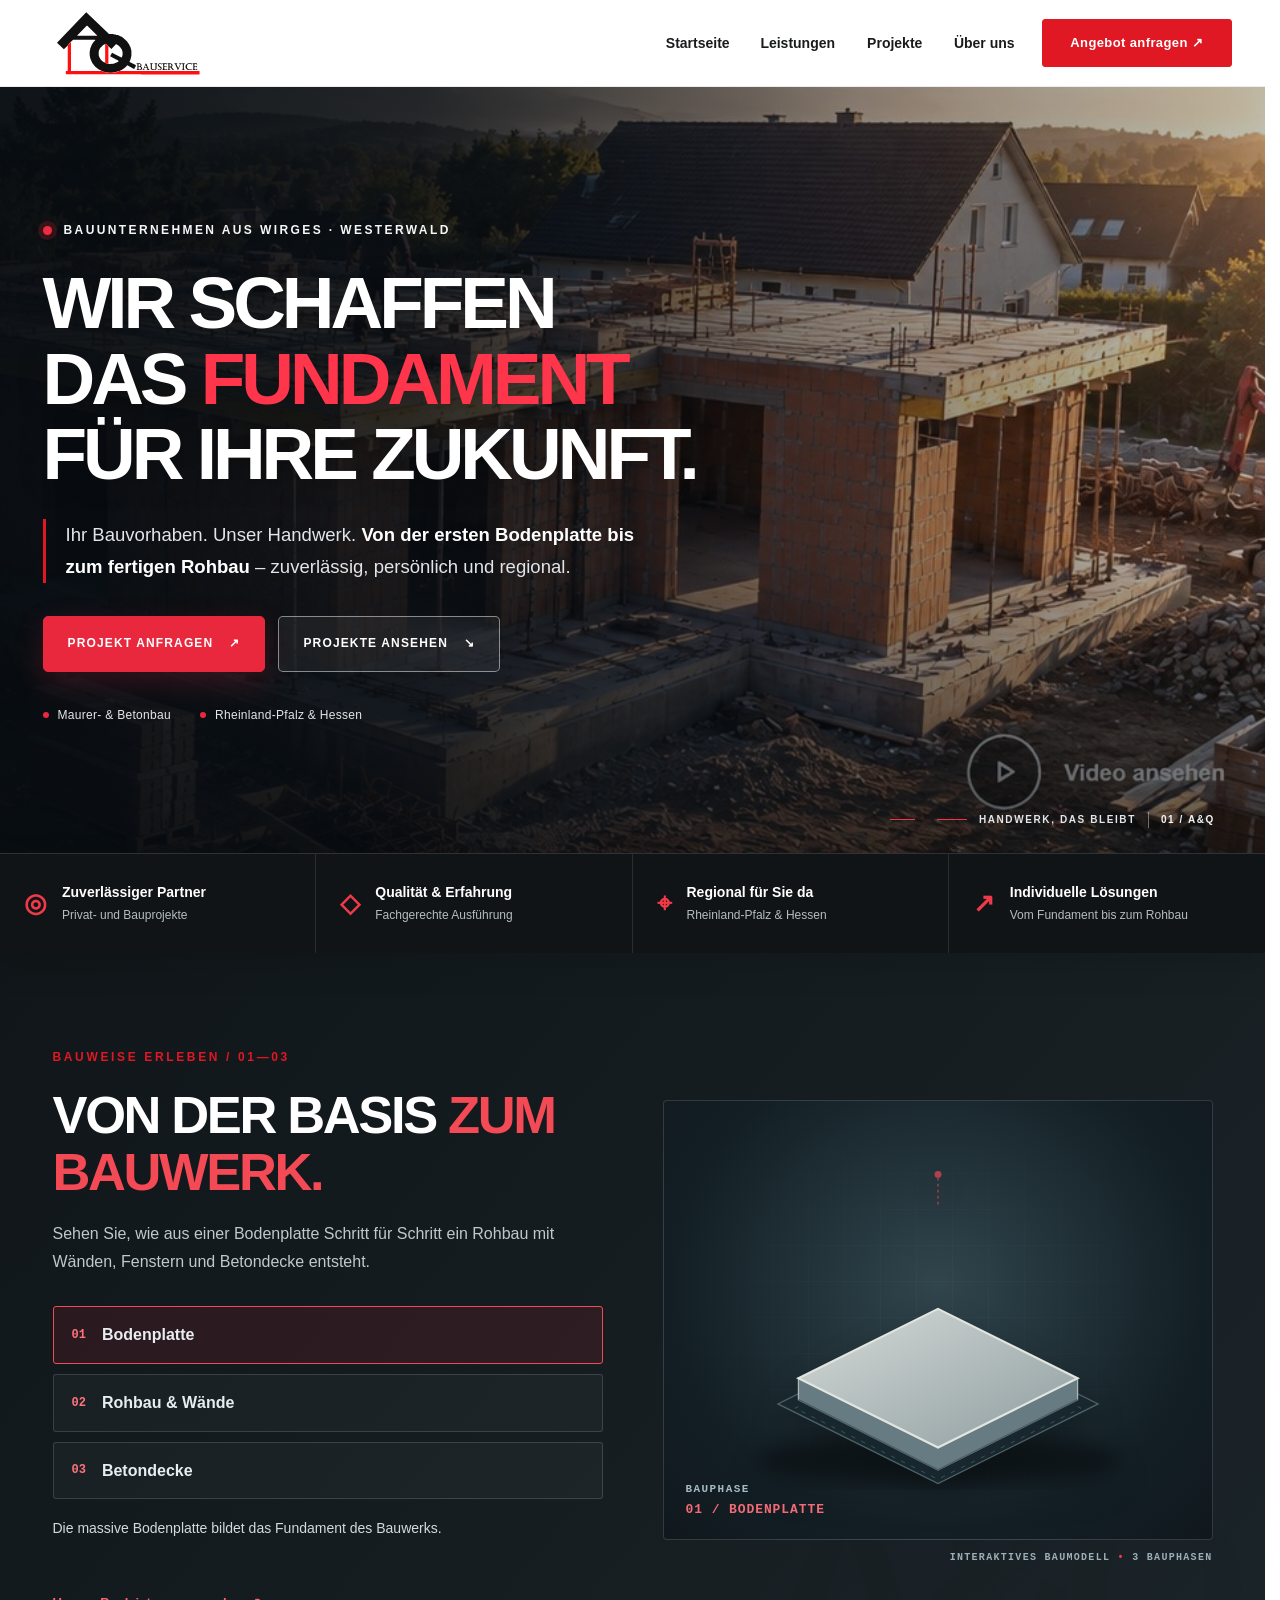
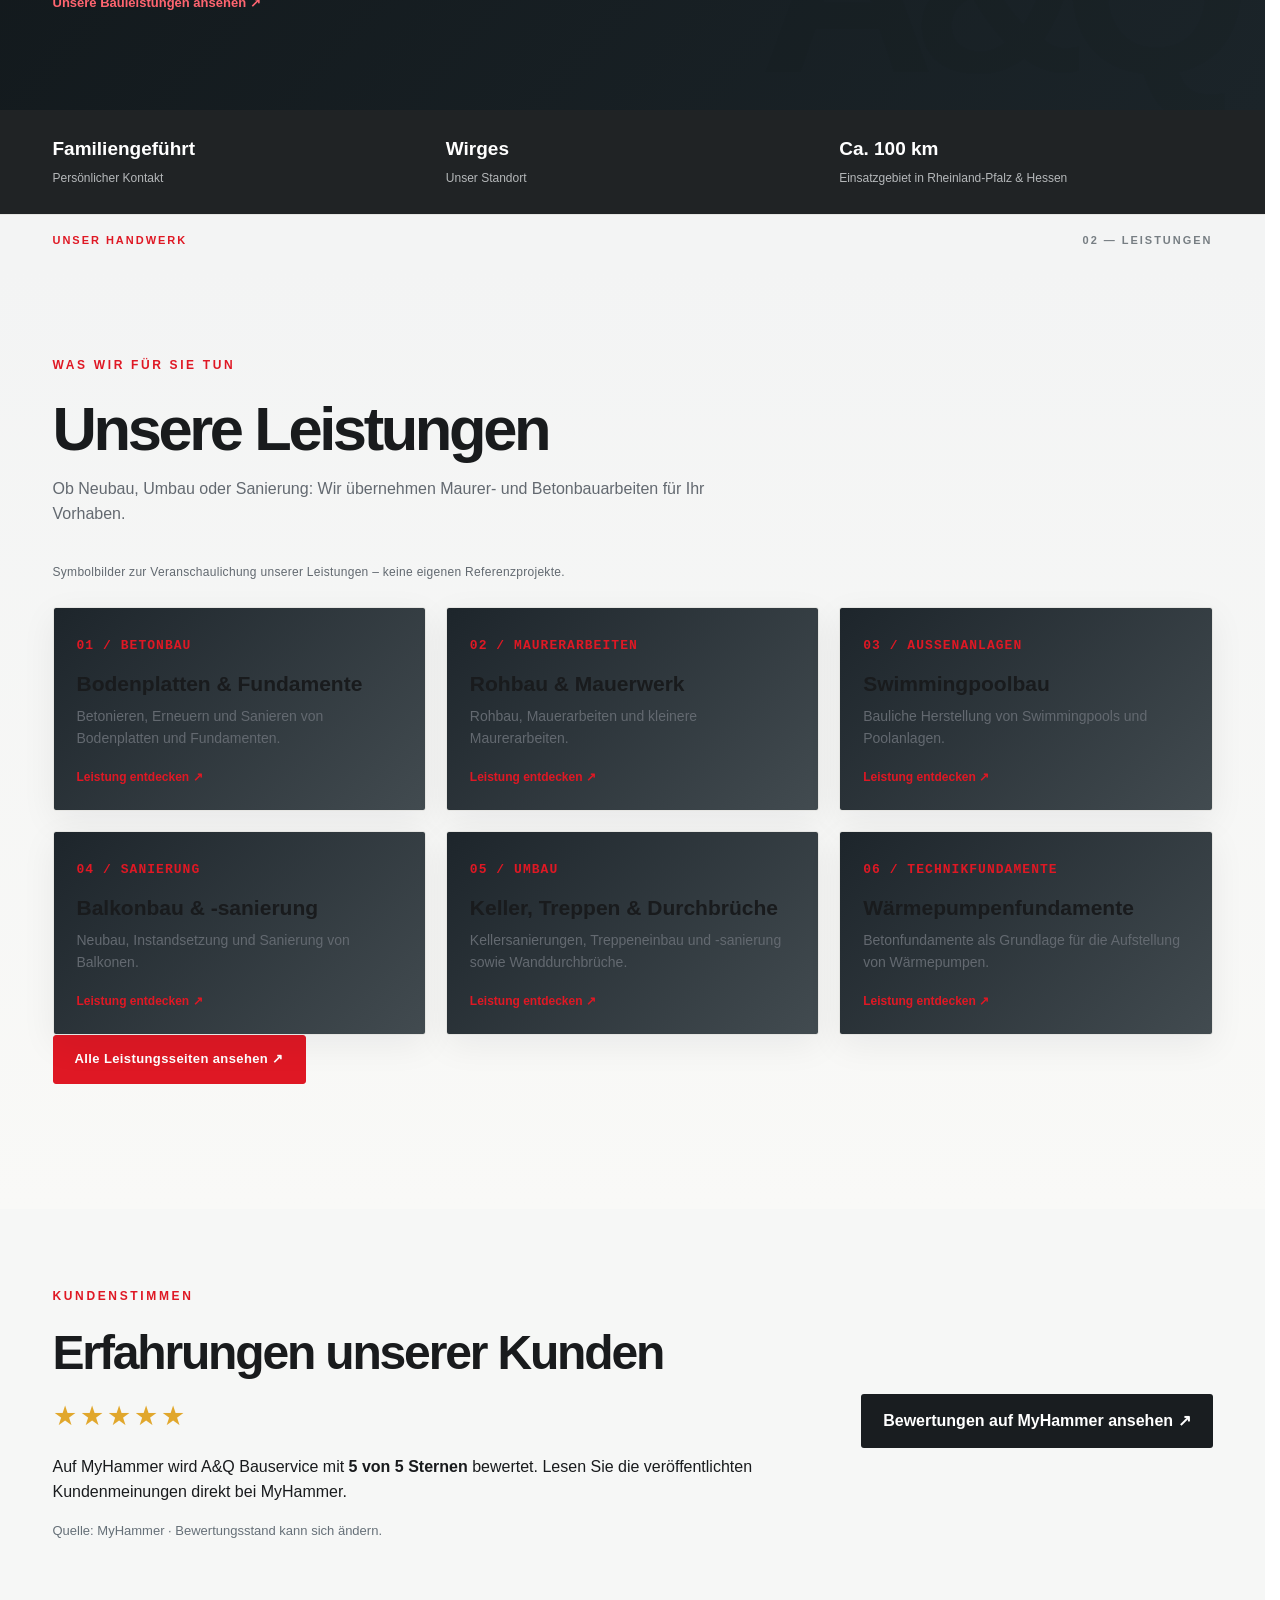
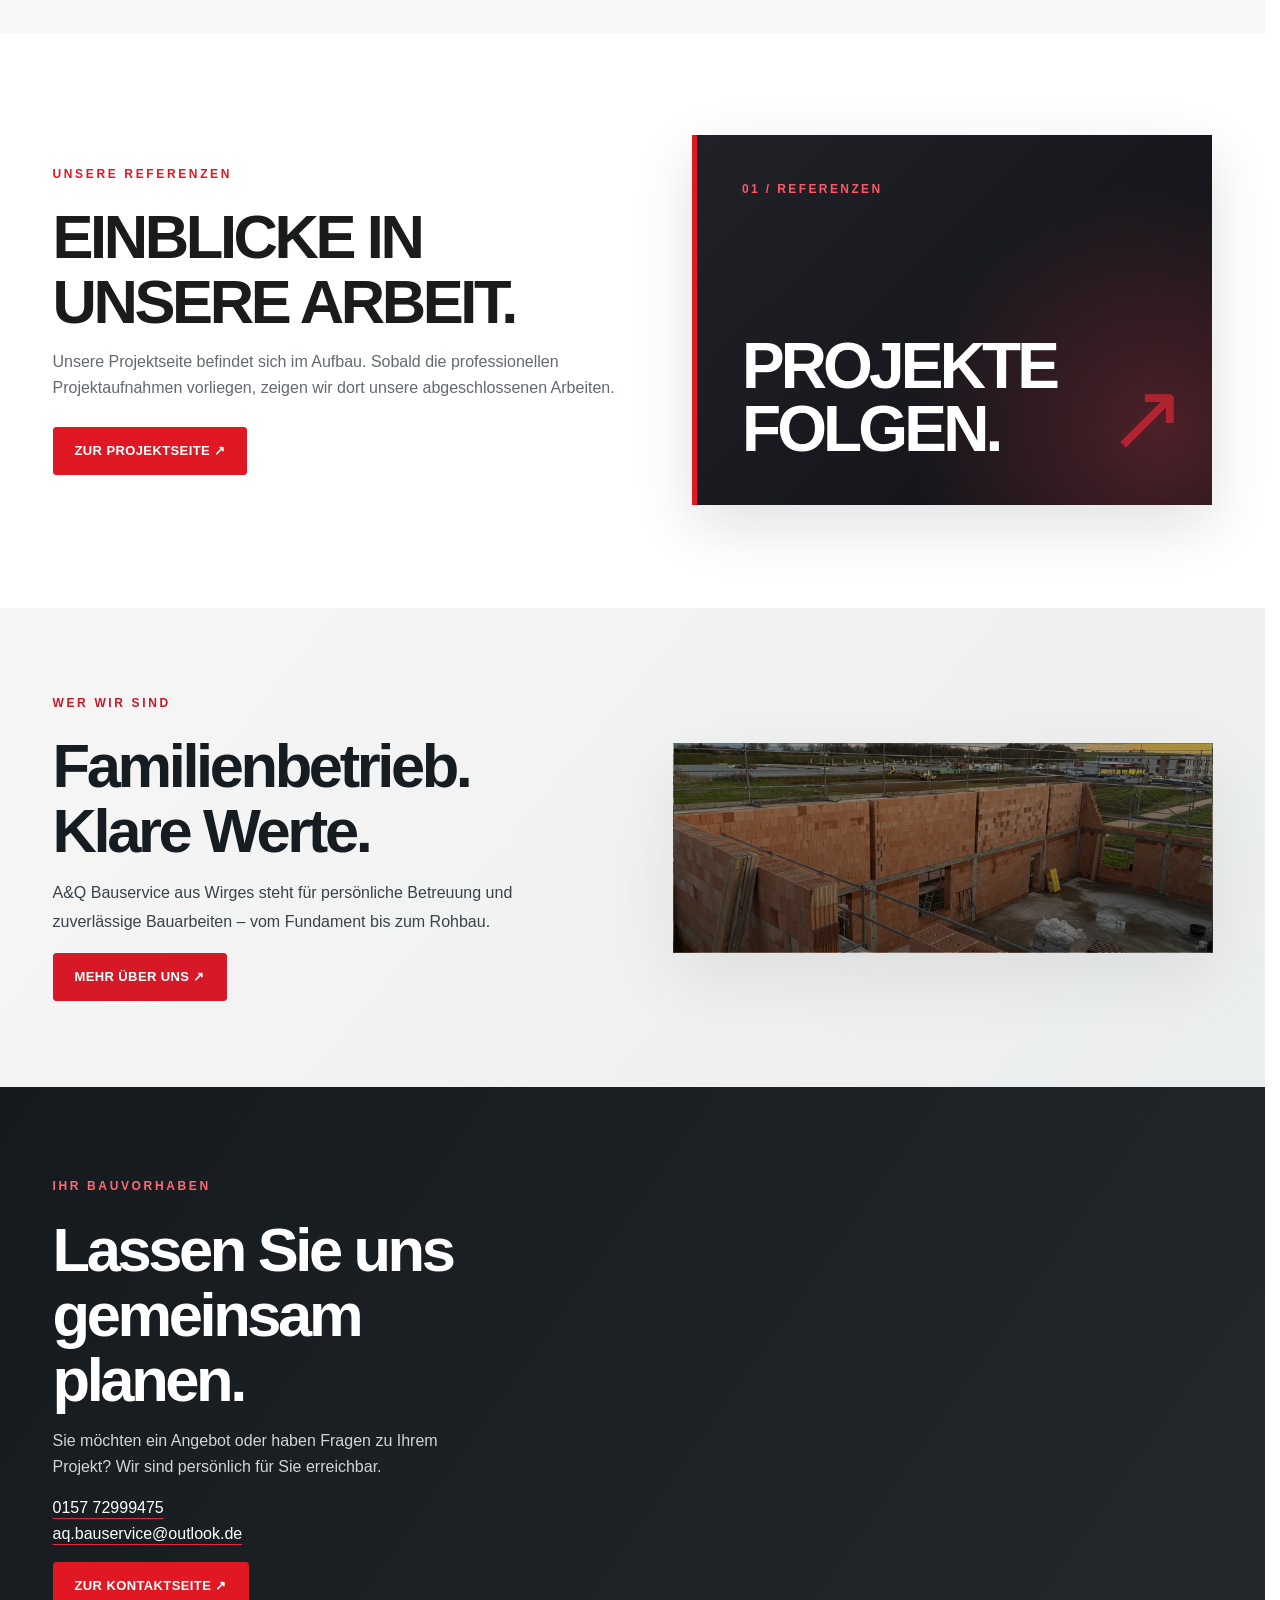
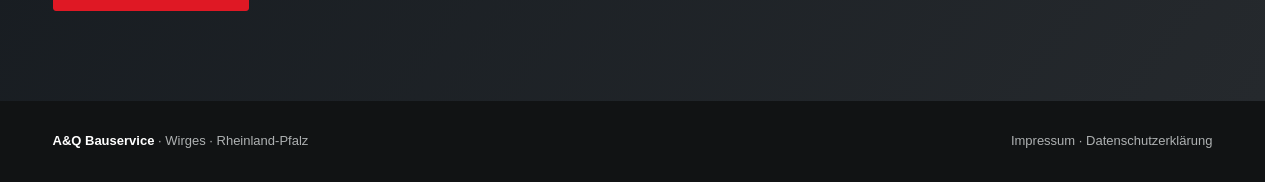
==== commit 659020d6: "Align navigation to viewport edges and make project cards responsive" ====
--- a/index.html
+++ b/index.html
@@ -1,5 +1,5 @@
 <!doctype html>
-<html lang="de"><head><meta charset="utf-8"><meta name="viewport" content="width=device-width,initial-scale=1"><meta name="description" content="A&amp;Q Bauservice: Familienbetrieb für Betonbau, Bodenplatten, Fundamente und Rohbau in Wirges, Montabaur, Koblenz und Umgebung. Jetzt Bauvorhaben anfragen."><title>Betonbau &amp; Bodenplatten in Wirges | A&amp;Q Bauservice</title><style>
+<html lang="de"><head><link rel="icon" type="image/svg+xml" href="/favicon.svg"><meta charset="utf-8"><meta name="viewport" content="width=device-width,initial-scale=1"><meta name="description" content="A&amp;Q Bauservice aus Wirges: Ihr Bauunternehmen für Bodenplatten, Fundamente, Betonarbeiten, Rohbau und Poolbau im Westerwald, in Montabaur und Koblenz."><title>A&amp;Q Bauservice | Bauunternehmen in Wirges &amp; Montabaur</title><style>
 :root{--red:#df1824;--ink:#191b1d;--muted:#636970;--paper:#f7f7f5;--line:#e5e5e2}*{box-sizing:border-box}html{scroll-behavior:smooth}body{margin:0;font-family:Inter,Arial,Helvetica,sans-serif;color:var(--ink);background:white;line-height:1.6}a{color:inherit;text-decoration:none}button,input,textarea{font:inherit}button{cursor:pointer}.container{width:min(1160px,calc(100% - 44px));margin:auto}.top{background:#fff;position:sticky;top:0;z-index:20;border-bottom:1px solid #ececec}.nav{height:86px;display:flex;align-items:center;justify-content:space-between;gap:20px}.logo{display:block;background:#fff;padding:3px;border-radius:3px}.logo img{display:block;width:190px;max-height:63px;object-fit:contain}.links{display:flex;align-items:center;gap:27px;font-size:14px;font-weight:700}.links a:hover{color:var(--red)}.btn{display:inline-flex;align-items:center;justify-content:center;padding:13px 21px;background:var(--red);color:white;border:1px solid var(--red);border-radius:3px;font-weight:800;font-size:13px;letter-spacing:.03em;transition:.2s}.btn:hover{background:#b70f19}.btn-outline{background:transparent;border-color:#ffffff80}.btn-outline:hover{background:#ffffff20}.menu{display:none;background:none;border:0;font-size:27px}.hero{position:relative;isolation:isolate;overflow:hidden;background:linear-gradient(112deg,#141618 20%,#272b2e 70%,#111315);color:#fff;min-height:640px;display:flex;align-items:center}.hero:before{content:"";position:absolute;inset:0;background:repeating-linear-gradient(135deg,transparent 0 90px,#ffffff05 90px 91px),radial-gradient(circle at 80% 40%,#d51a2538,transparent 40%);z-index:-1}.hero:after{content:"AQ";position:absolute;right:-3%;bottom:-26%;font-size:clamp(250px,42vw,650px);font-weight:900;color:#ffffff07;line-height:1;z-index:-1}.hero-content{padding:110px 0;max-width:870px}.eyebrow{font-size:12px;font-weight:900;letter-spacing:.22em;text-transform:uppercase;color:var(--red);margin:0 0 20px}.hero .eyebrow{color:#ff5b62}.hero h1{font-size:clamp(43px,6.3vw,88px);line-height:1.04;letter-spacing:-.05em;margin:0 0 25px;max-width:850px}.hero h1 span{color:#fa3c48}.hero p{color:#d2d4d5;max-width:680px;font-size:18px;margin-bottom:32px}.actions{display:flex;flex-wrap:wrap;gap:12px}.facts{background:#202325;color:white}.fact-row{display:grid;grid-template-columns:repeat(3,1fr);gap:20px;padding:24px 0}.fact-row strong{display:block;font-size:19px}.fact-row span{font-size:12px;color:#b5b8ba}section{padding:90px 0}.section-title{font-size:clamp(32px,4vw,48px);letter-spacing:-.045em;line-height:1.12;margin:0 0 15px}.lead{color:var(--muted);max-width:680px;margin:0 0 36px}.services{background:var(--paper)}.cards{display:grid;grid-template-columns:repeat(3,1fr);gap:18px}.service{background:white;border:1px solid var(--line);padding:29px;min-height:235px;transition:.2s}.service:hover{transform:translateY(-3px);border-color:#d9a0a3}.service .num{color:var(--red);font-size:13px;font-weight:900}.service h3{font-size:21px;line-height:1.2;margin:25px 0 10px}.service p{font-size:14px;color:var(--muted);margin:0}.projects{background:white}.project-grid{display:grid;grid-template-columns:repeat(3,1fr);gap:18px}.project{background:#eceeed;min-height:250px;display:flex;flex-direction:column;justify-content:end;padding:25px;position:relative;overflow:hidden}.project:before{content:"";position:absolute;inset:0;background:linear-gradient(155deg,#c5c8c6,#727a7c);z-index:0}.project:nth-child(2):before{background:linear-gradient(155deg,#b5b5b2,#50575b)}.project:nth-child(3):before{background:linear-gradient(155deg,#d0d0cb,#6e7475)}.project>*{position:relative;color:white}.project strong{font-size:20px}.project span{font-size:12px;opacity:.9}.note{font-size:12px;color:var(--muted);margin-top:14px}.about{background:#1b1e20;color:white}.about-grid{display:grid;grid-template-columns:1fr 1fr;gap:80px;align-items:center}.about p{color:#c5c7c8}.about-art{min-height:360px;border:1px solid #ffffff20;background:linear-gradient(145deg,#303538,#16191b);display:grid;place-items:center;position:relative}.about-art:before{content:"";width:56%;aspect-ratio:1;border:24px solid var(--red);transform:rotate(45deg);opacity:.65}.about-art span{position:absolute;font-size:35px;font-weight:900;letter-spacing:-.06em}.contact{background:var(--paper)}.contact-grid{display:grid;grid-template-columns:.8fr 1.2fr;gap:70px}.contact-info{font-size:15px;color:var(--muted)}.form{background:white;padding:30px;border:1px solid var(--line)}.form label{font-size:13px;font-weight:700;display:block;margin-bottom:13px}.form input,.form textarea{display:block;width:100%;margin-top:6px;padding:12px;border:1px solid #d9d9d7;border-radius:2px;background:white}.form textarea{min-height:120px;resize:vertical}.form .btn{width:100%}.hint{font-size:12px;color:var(--muted)}#status{font-size:13px;font-weight:700}footer{background:#111314;color:#aeb1b2;padding:30px 0;font-size:13px}footer .container{display:flex;justify-content:space-between;gap:20px;flex-wrap:wrap}footer strong{color:white}@media(max-width:850px){.links{display:none;position:absolute;top:86px;left:0;right:0;background:white;flex-direction:column;align-items:stretch;padding:20px 25px;box-shadow:0 10px 20px #0002}.links.open{display:flex}.menu{display:block}.cards,.project-grid{grid-template-columns:repeat(2,1fr)}.about-grid,.contact-grid{grid-template-columns:1fr;gap:35px}.about-art{min-height:220px}}@media(max-width:550px){.container{width:min(100% - 32px,1160px)}.logo img{width:165px}.hero{min-height:550px}.hero-content{padding:75px 0}.hero p{font-size:16px}.fact-row{grid-template-columns:1fr;gap:12px}.cards,.project-grid{grid-template-columns:1fr}section{padding:64px 0}.form{padding:20px}.project{min-height:190px}}
 
 /* A&Q – dezente moderne Interaktionen */
@@ -288,7 +288,7 @@
 <meta property="og:site_name" content="A&amp;Q Bauservice">
 <meta property="og:url" content="https://aq-bauservice.de/">
 <script type="application/ld+json">{"@context":"https://schema.org","@type":"GeneralContractor","@id":"https://aq-bauservice.de/#unternehmen","name":"A&Q Bauservice","url":"https://aq-bauservice.de/","telephone":"+49 157 72999475","email":"aq.bauservice@outlook.de","address":{"@type":"PostalAddress","streetAddress":"Am Bahndamm 2A","postalCode":"56422","addressLocality":"Wirges","addressCountry":"DE"},"areaServed":[{"@type":"AdministrativeArea","name":"Rheinland-Pfalz"},{"@type":"AdministrativeArea","name":"Hessen"}],"founder":{"@type":"Person","name":"Mustafe Ahmetaj"}}</script>
-</head><body>
+<link rel="stylesheet" href="responsive-layout.css?v=20261102-2"></head><body>
 <header class="top"><nav class="container nav" aria-label="Hauptnavigation"><a class="logo" href="index.html" aria-current="page" aria-label="A&Q Bauservice Startseite"><img src="aq-logo-transparent.svg?v=2" width="190" height="63" alt="A&Q Bauservice Logo"></a><button class="menu" id="menu" type="button" aria-controls="links" aria-label="Menü öffnen" aria-expanded="false">☰</button><div class="links" id="links"><a href="index.html">Startseite</a><a href="leistungen.html">Leistungen</a><a href="projekte.html">Projekte</a><a href="ueber-uns.html">Über uns</a><a href="kontakt.html" class="btn">Angebot anfragen ↗</a></div></nav></header>
 <main><div class="hero aq-future-hero" id="start"><video class="aq-hero-video" autoplay muted loop playsinline preload="metadata" poster="aq-hero-ki.jpg" aria-hidden="true"><source src="aq-rohbau-hintergrund.mp4" type="video/mp4"></video><div class="container hero-content"><p class="eyebrow"><span class="aq-hero-eyebrow-dot" aria-hidden="true"></span> BAUUNTERNEHMEN AUS WIRGES · WESTERWALD</p><h1>WIR SCHAFFEN DAS <span>FUNDAMENT</span> FÜR IHRE ZUKUNFT.</h1><p class="aq-hero-lead">Ihr Bauvorhaben. Unser Handwerk. <strong>Von der ersten Bodenplatte bis zum fertigen Rohbau</strong> – zuverlässig, persönlich und regional.</p><div class="actions"><a href="kontakt.html" class="btn">PROJEKT ANFRAGEN <span aria-hidden="true">↗</span></a><a href="projekte.html" class="btn btn-outline">PROJEKTE ANSEHEN <span aria-hidden="true">↘</span></a></div><div class="aq-hero-meta"><span><i aria-hidden="true"></i> Maurer- &amp; Betonbau</span><span><i aria-hidden="true"></i> Rheinland-Pfalz &amp; Hessen</span></div></div><div class="aq-hero-caption"><span class="aq-hero-caption-line" aria-hidden="true"></span> HANDWERK, DAS BLEIBT <span class="aq-hero-caption-index">01 / A&Q</span></div></div>
 <div class="aq-hero-trust" aria-label="Unsere Stärken"><div class="aq-hero-trust-item"><span class="aq-hero-trust-icon" aria-hidden="true">◎</span><div><strong>Zuverlässiger Partner</strong><span>Privat- und Bauprojekte</span></div></div><div class="aq-hero-trust-item"><span class="aq-hero-trust-icon" aria-hidden="true">◇</span><div><strong>Qualität &amp; Erfahrung</strong><span>Fachgerechte Ausführung</span></div></div><div class="aq-hero-trust-item"><span class="aq-hero-trust-icon" aria-hidden="true">⌖</span><div><strong>Regional für Sie da</strong><span>Rheinland-Pfalz &amp; Hessen</span></div></div><div class="aq-hero-trust-item"><span class="aq-hero-trust-icon" aria-hidden="true">↗</span><div><strong>Individuelle Lösungen</strong><span>Vom Fundament bis zum Rohbau</span></div></div></div>
--- a/responsive-layout.css
+++ b/responsive-layout.css
@@ -0,0 +1,26 @@
+/* Shared edge alignment across every page and viewport. */
+:root{--page-gutter:clamp(16px,2.6vw,48px)}
+.top .nav{width:calc(100% - var(--page-gutter)*2)!important;max-width:none!important;margin-inline:auto!important}
+.top .logo{margin-left:0!important;margin-right:auto!important;justify-content:flex-start!important;padding-left:0!important}
+.top .links{margin-left:auto!important}
+/* Reference composition with fluid cards and the original red branding. */
+.ref-section{padding:clamp(36px,3.2vw,64px) 0 clamp(48px,5vw,90px)!important;min-height:0!important}
+.ref-section .container{width:calc(100% - var(--page-gutter)*2)!important;max-width:none!important}
+.ref-heading{padding:0!important;margin-bottom:clamp(28px,3vw,48px)!important}
+.ref-heading h1{font-size:clamp(36px,3.7vw,68px)!important;line-height:1.1!important}
+.ref-heading .eyebrow{font-size:clamp(12px,1vw,15px)!important}
+.ref-lead{font-size:clamp(16px,1.35vw,22px)!important;max-width:820px}
+.ref-grid{grid-template-columns:repeat(3,minmax(0,1fr))!important;gap:clamp(16px,1.3vw,28px)!important}
+.ref-card{min-width:0;border-radius:16px!important}
+.ref-open{min-width:0}
+.ref-photo{aspect-ratio:1.43!important;flex:none;min-height:0}
+.ref-body{padding:clamp(20px,1.6vw,32px)!important;min-height:300px!important;width:100%;min-width:0}
+.ref-body h3{font-size:clamp(21px,1.65vw,32px)!important;line-height:1.2!important;overflow-wrap:break-word}
+.ref-body p{font-size:clamp(15px,1.05vw,19px)!important;line-height:1.55!important}
+.ref-tags{justify-content:flex-start;gap:12px 20px}
+.ref-tags span{font-size:clamp(12px,.85vw,15px)!important;white-space:normal}
+.ref-action{font-size:clamp(15px,1vw,18px)!important}
+.ref-disclaimer{max-width:1100px;font-size:12px;color:#b9c0c5;margin:24px 6px 0}
+@media(min-width:2200px){.ref-photo{aspect-ratio:1.65!important}.ref-body{min-height:320px!important}}
+@media(max-width:1000px){.ref-grid{grid-template-columns:repeat(2,minmax(0,1fr))!important}.ref-body{min-height:310px!important}.ref-body h3{font-size:24px!important}}
+@media(max-width:620px){.ref-grid{grid-template-columns:1fr!important}.ref-body{min-height:0!important;padding:22px!important}.ref-body h3{font-size:24px!important}.ref-photo{aspect-ratio:1.43!important}.ref-heading h1{font-size:clamp(32px,8vw,44px)!important}.ref-place{left:14px!important;top:14px!important}.ref-tags{margin-top:8px}}
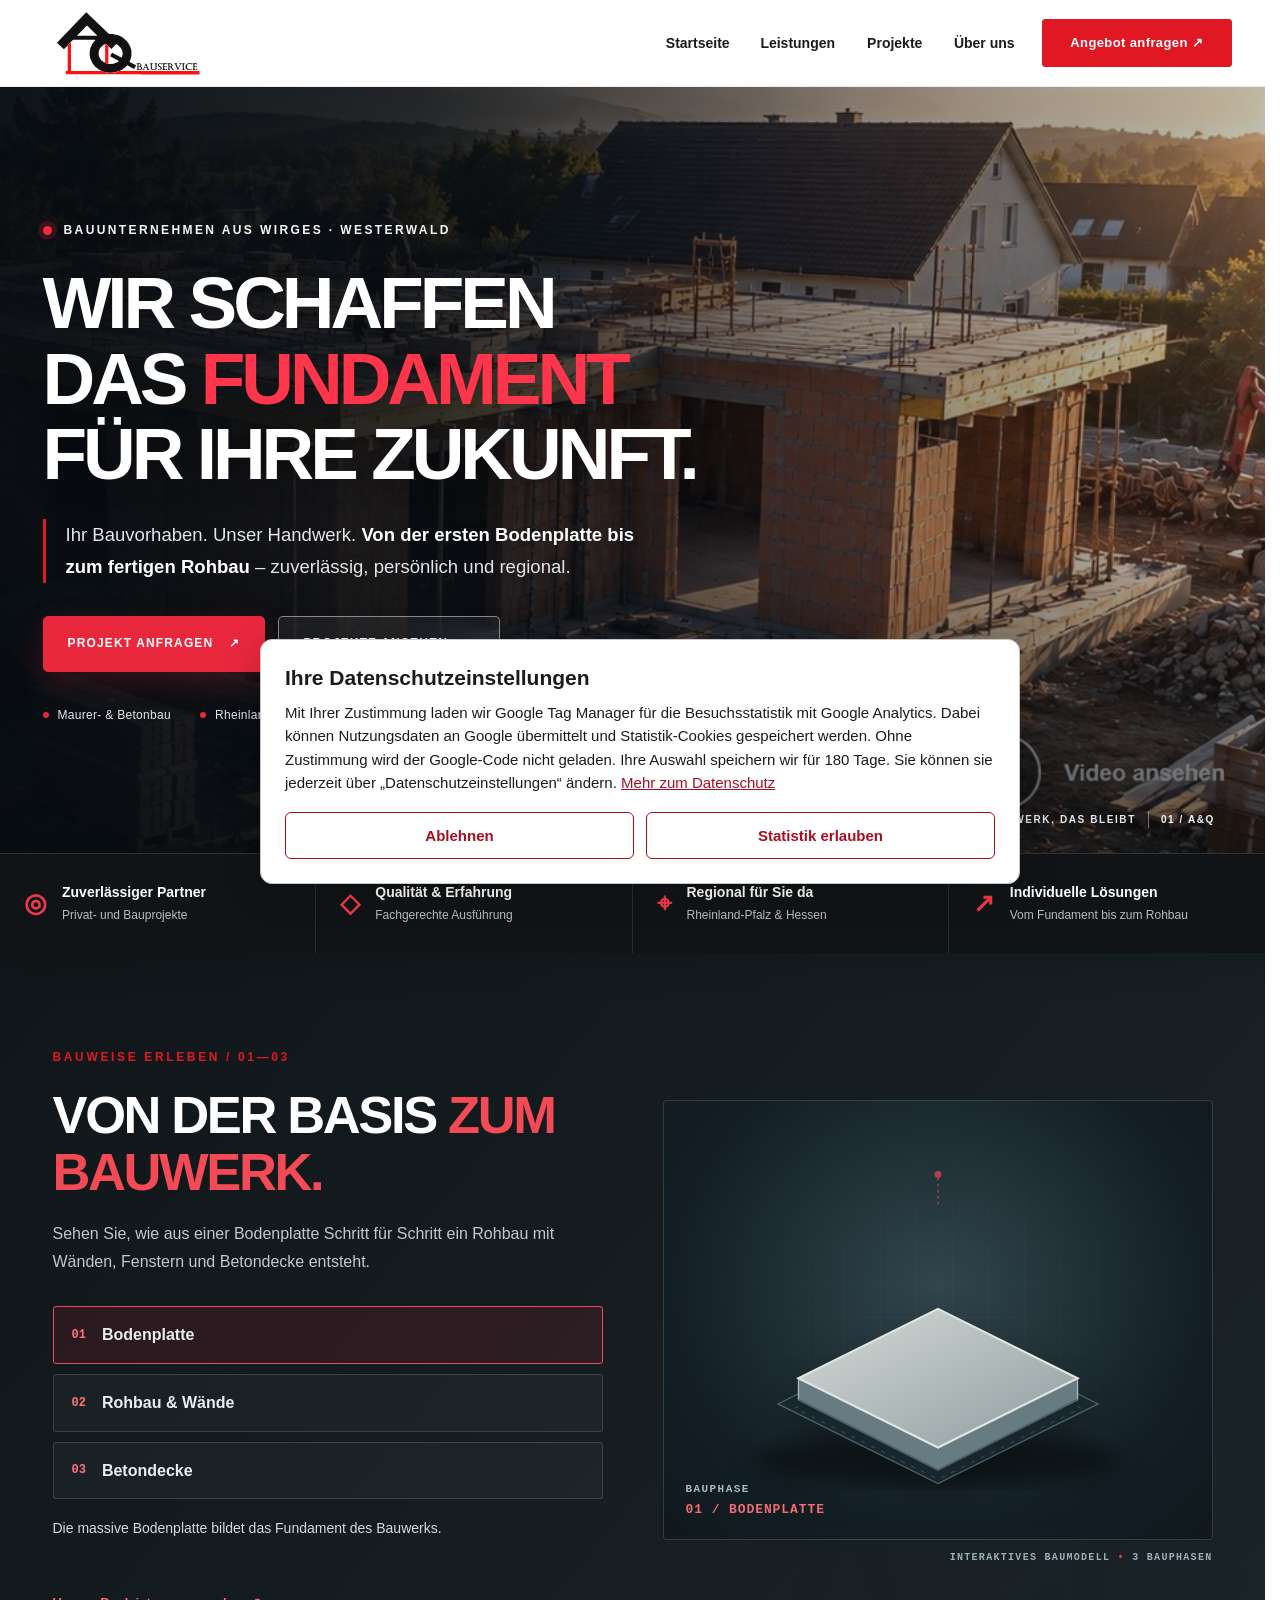
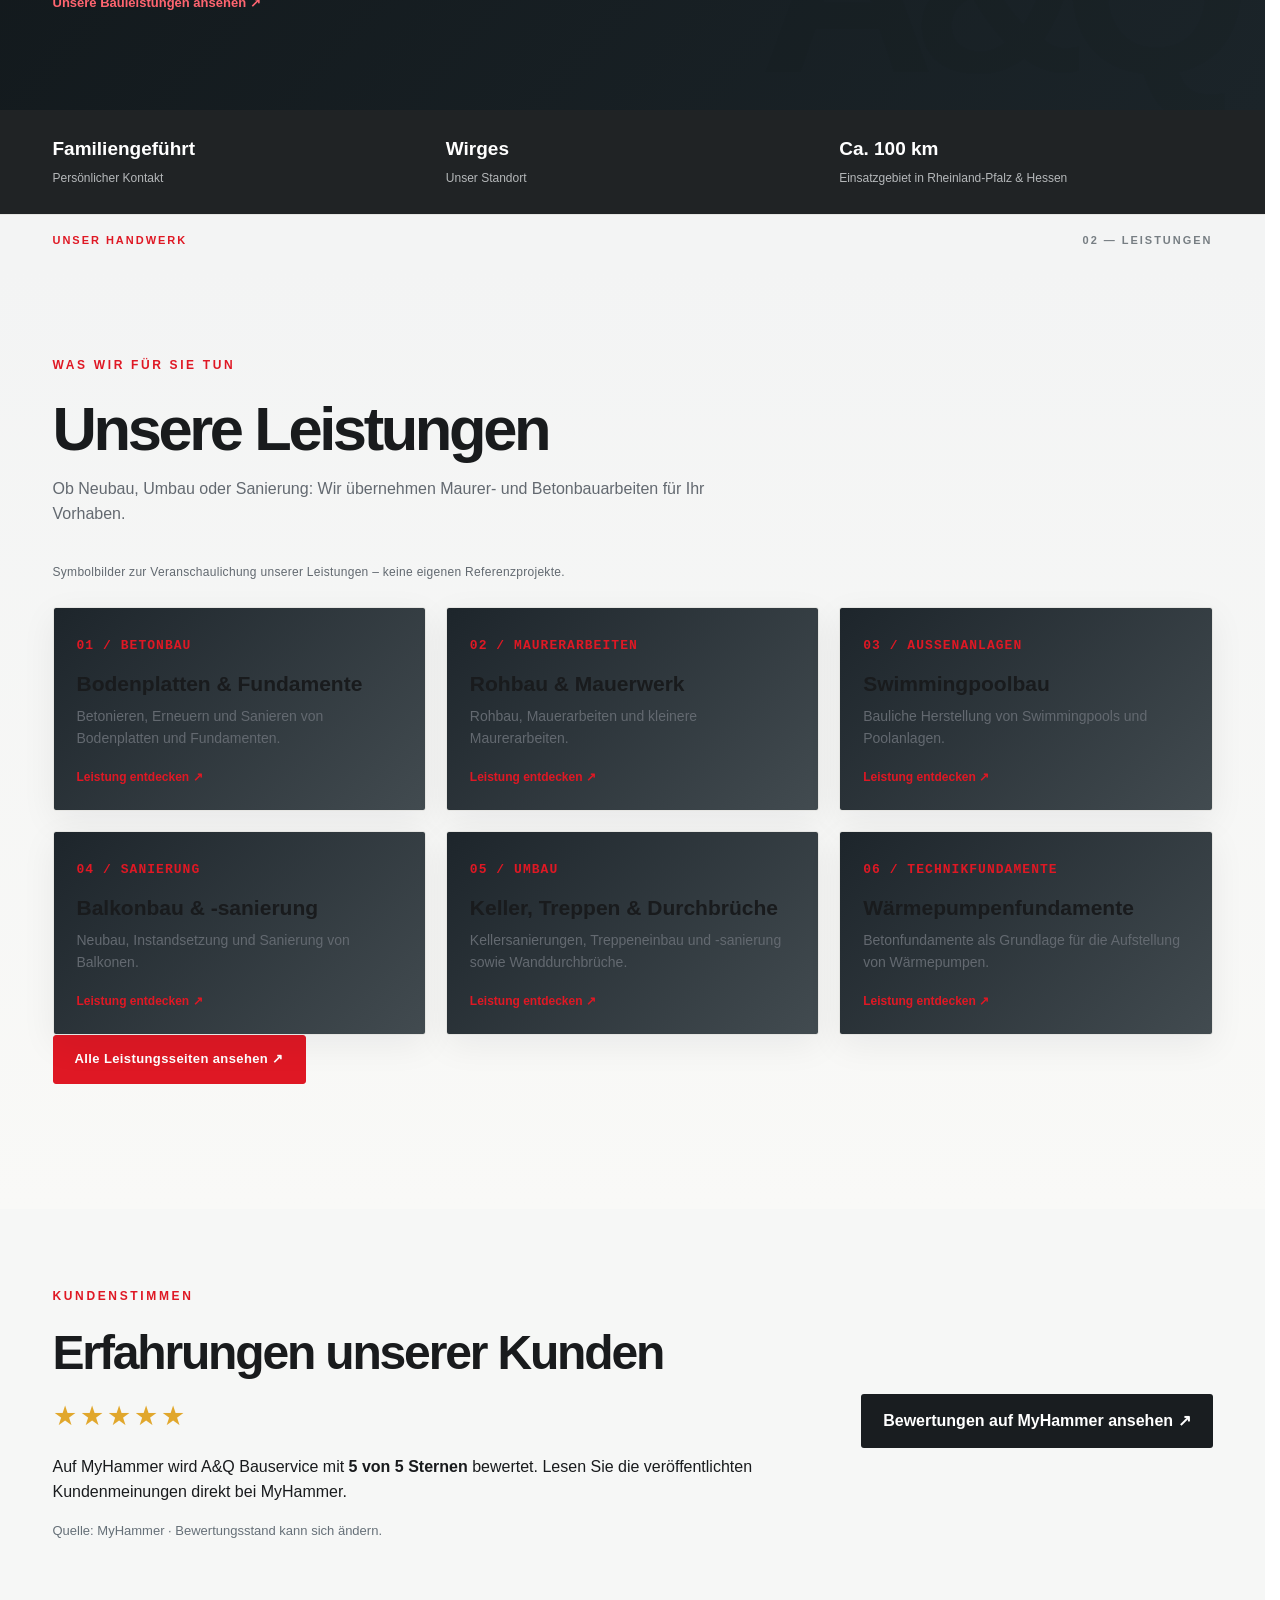
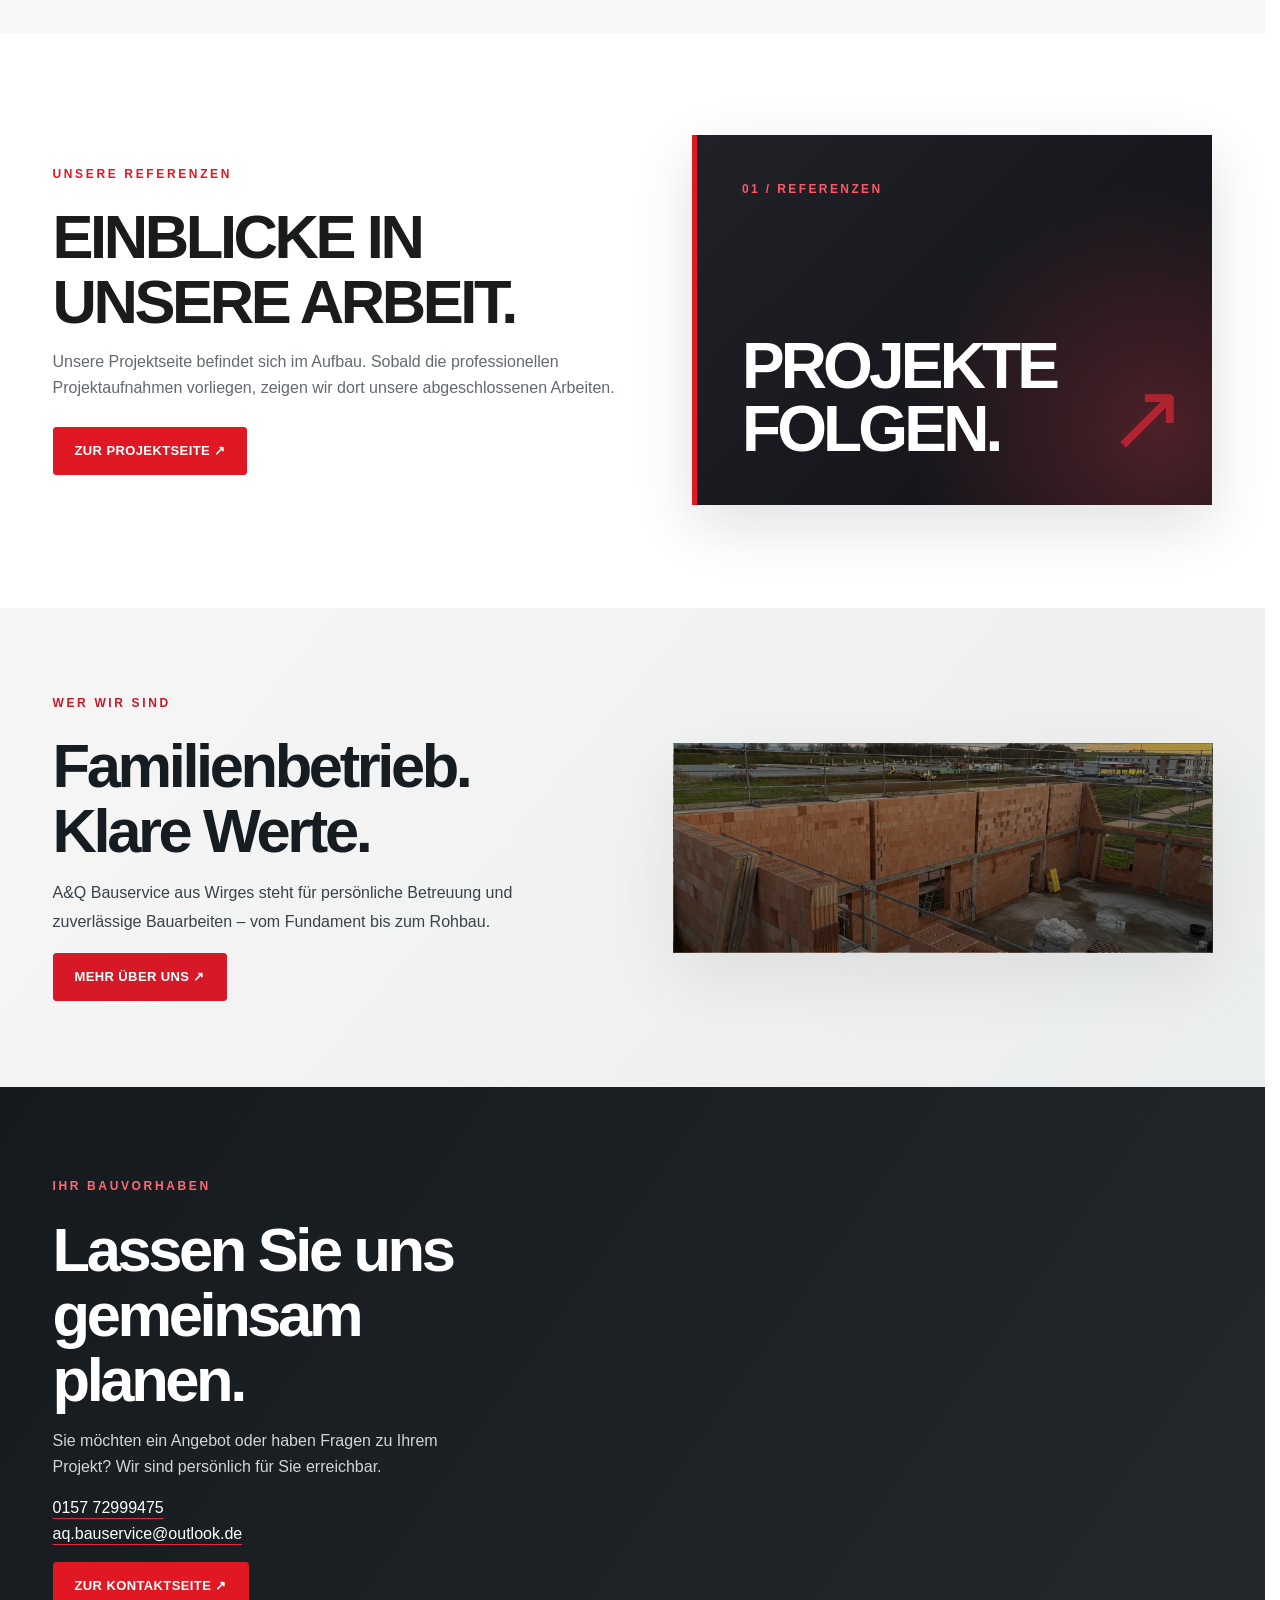
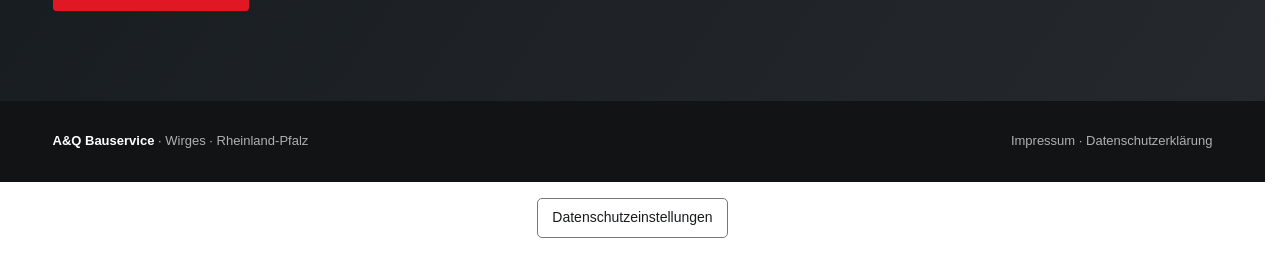
==== commit d0997f02: "Load Google container only after statistics consent with withdrawal controls" ====
--- a/index.html
+++ b/index.html
@@ -288,7 +288,7 @@
 <meta property="og:site_name" content="A&amp;Q Bauservice">
 <meta property="og:url" content="https://aq-bauservice.de/">
 <script type="application/ld+json">{"@context":"https://schema.org","@type":"GeneralContractor","@id":"https://aq-bauservice.de/#unternehmen","name":"A&Q Bauservice","url":"https://aq-bauservice.de/","telephone":"+49 157 72999475","email":"aq.bauservice@outlook.de","address":{"@type":"PostalAddress","streetAddress":"Am Bahndamm 2A","postalCode":"56422","addressLocality":"Wirges","addressCountry":"DE"},"areaServed":[{"@type":"AdministrativeArea","name":"Rheinland-Pfalz"},{"@type":"AdministrativeArea","name":"Hessen"}],"founder":{"@type":"Person","name":"Mustafe Ahmetaj"}}</script>
-<link rel="stylesheet" href="responsive-layout.css?v=20261102-2"></head><body>
+<link rel="stylesheet" href="responsive-layout.css?v=20261102-2"><link rel="stylesheet" href="consent.css?v=20261111"><script defer src="consent.js?v=20261111"></script></head><body>
 <header class="top"><nav class="container nav" aria-label="Hauptnavigation"><a class="logo" href="index.html" aria-current="page" aria-label="A&Q Bauservice Startseite"><img src="aq-logo-transparent.svg?v=2" width="190" height="63" alt="A&Q Bauservice Logo"></a><button class="menu" id="menu" type="button" aria-controls="links" aria-label="Menü öffnen" aria-expanded="false">☰</button><div class="links" id="links"><a href="index.html">Startseite</a><a href="leistungen.html">Leistungen</a><a href="projekte.html">Projekte</a><a href="ueber-uns.html">Über uns</a><a href="kontakt.html" class="btn">Angebot anfragen ↗</a></div></nav></header>
 <main><div class="hero aq-future-hero" id="start"><video class="aq-hero-video" autoplay muted loop playsinline preload="metadata" poster="aq-hero-ki.jpg" aria-hidden="true"><source src="aq-rohbau-hintergrund.mp4" type="video/mp4"></video><div class="container hero-content"><p class="eyebrow"><span class="aq-hero-eyebrow-dot" aria-hidden="true"></span> BAUUNTERNEHMEN AUS WIRGES · WESTERWALD</p><h1>WIR SCHAFFEN DAS <span>FUNDAMENT</span> FÜR IHRE ZUKUNFT.</h1><p class="aq-hero-lead">Ihr Bauvorhaben. Unser Handwerk. <strong>Von der ersten Bodenplatte bis zum fertigen Rohbau</strong> – zuverlässig, persönlich und regional.</p><div class="actions"><a href="kontakt.html" class="btn">PROJEKT ANFRAGEN <span aria-hidden="true">↗</span></a><a href="projekte.html" class="btn btn-outline">PROJEKTE ANSEHEN <span aria-hidden="true">↘</span></a></div><div class="aq-hero-meta"><span><i aria-hidden="true"></i> Maurer- &amp; Betonbau</span><span><i aria-hidden="true"></i> Rheinland-Pfalz &amp; Hessen</span></div></div><div class="aq-hero-caption"><span class="aq-hero-caption-line" aria-hidden="true"></span> HANDWERK, DAS BLEIBT <span class="aq-hero-caption-index">01 / A&Q</span></div></div>
 <div class="aq-hero-trust" aria-label="Unsere Stärken"><div class="aq-hero-trust-item"><span class="aq-hero-trust-icon" aria-hidden="true">◎</span><div><strong>Zuverlässiger Partner</strong><span>Privat- und Bauprojekte</span></div></div><div class="aq-hero-trust-item"><span class="aq-hero-trust-icon" aria-hidden="true">◇</span><div><strong>Qualität &amp; Erfahrung</strong><span>Fachgerechte Ausführung</span></div></div><div class="aq-hero-trust-item"><span class="aq-hero-trust-icon" aria-hidden="true">⌖</span><div><strong>Regional für Sie da</strong><span>Rheinland-Pfalz &amp; Hessen</span></div></div><div class="aq-hero-trust-item"><span class="aq-hero-trust-icon" aria-hidden="true">↗</span><div><strong>Individuelle Lösungen</strong><span>Vom Fundament bis zum Rohbau</span></div></div></div>
--- a/consent.css
+++ b/consent.css
@@ -0,0 +1 @@
+.aq-consent{position:fixed;bottom:16px;left:16px;right:16px;max-width:760px;margin:auto;z-index:10000;padding:24px;background:#fff;color:#191b1d;border:1px solid #c8c8c8;border-radius:12px;box-shadow:0 8px 40px #0003;font:15px/1.55 Arial,Helvetica,sans-serif;max-height:calc(100dvh - 32px);overflow:auto;text-align:left}.aq-consent[hidden]{display:none}.aq-consent h2{font-size:21px;line-height:1.3;margin:0 0 10px;letter-spacing:normal}.aq-consent p{margin:0 0 18px}.aq-consent a{color:#a90d20;text-decoration:underline}.aq-consent-actions{display:flex;gap:12px;flex-wrap:wrap}.aq-consent-actions button{flex:1;min-width:150px;border:1px solid #a90d20;background:#fff;color:#a90d20;border-radius:6px;padding:12px 16px;font:700 15px/1.4 Arial,Helvetica,sans-serif;cursor:pointer}.aq-consent-actions button:hover{background:#fff0f1}.aq-consent-settings{display:block;margin:16px auto;padding:9px 14px;border:1px solid #777;border-radius:5px;background:#fff;color:#191b1d;font:14px/1.4 Arial,Helvetica,sans-serif;cursor:pointer}.aq-consent button:focus-visible,.aq-consent a:focus-visible,.aq-consent-settings:focus-visible{outline:3px solid #191b1d;outline-offset:3px}@media(max-width:480px){.aq-consent{padding:18px;bottom:8px;left:8px;right:8px}.aq-consent-actions{flex-direction:column}}
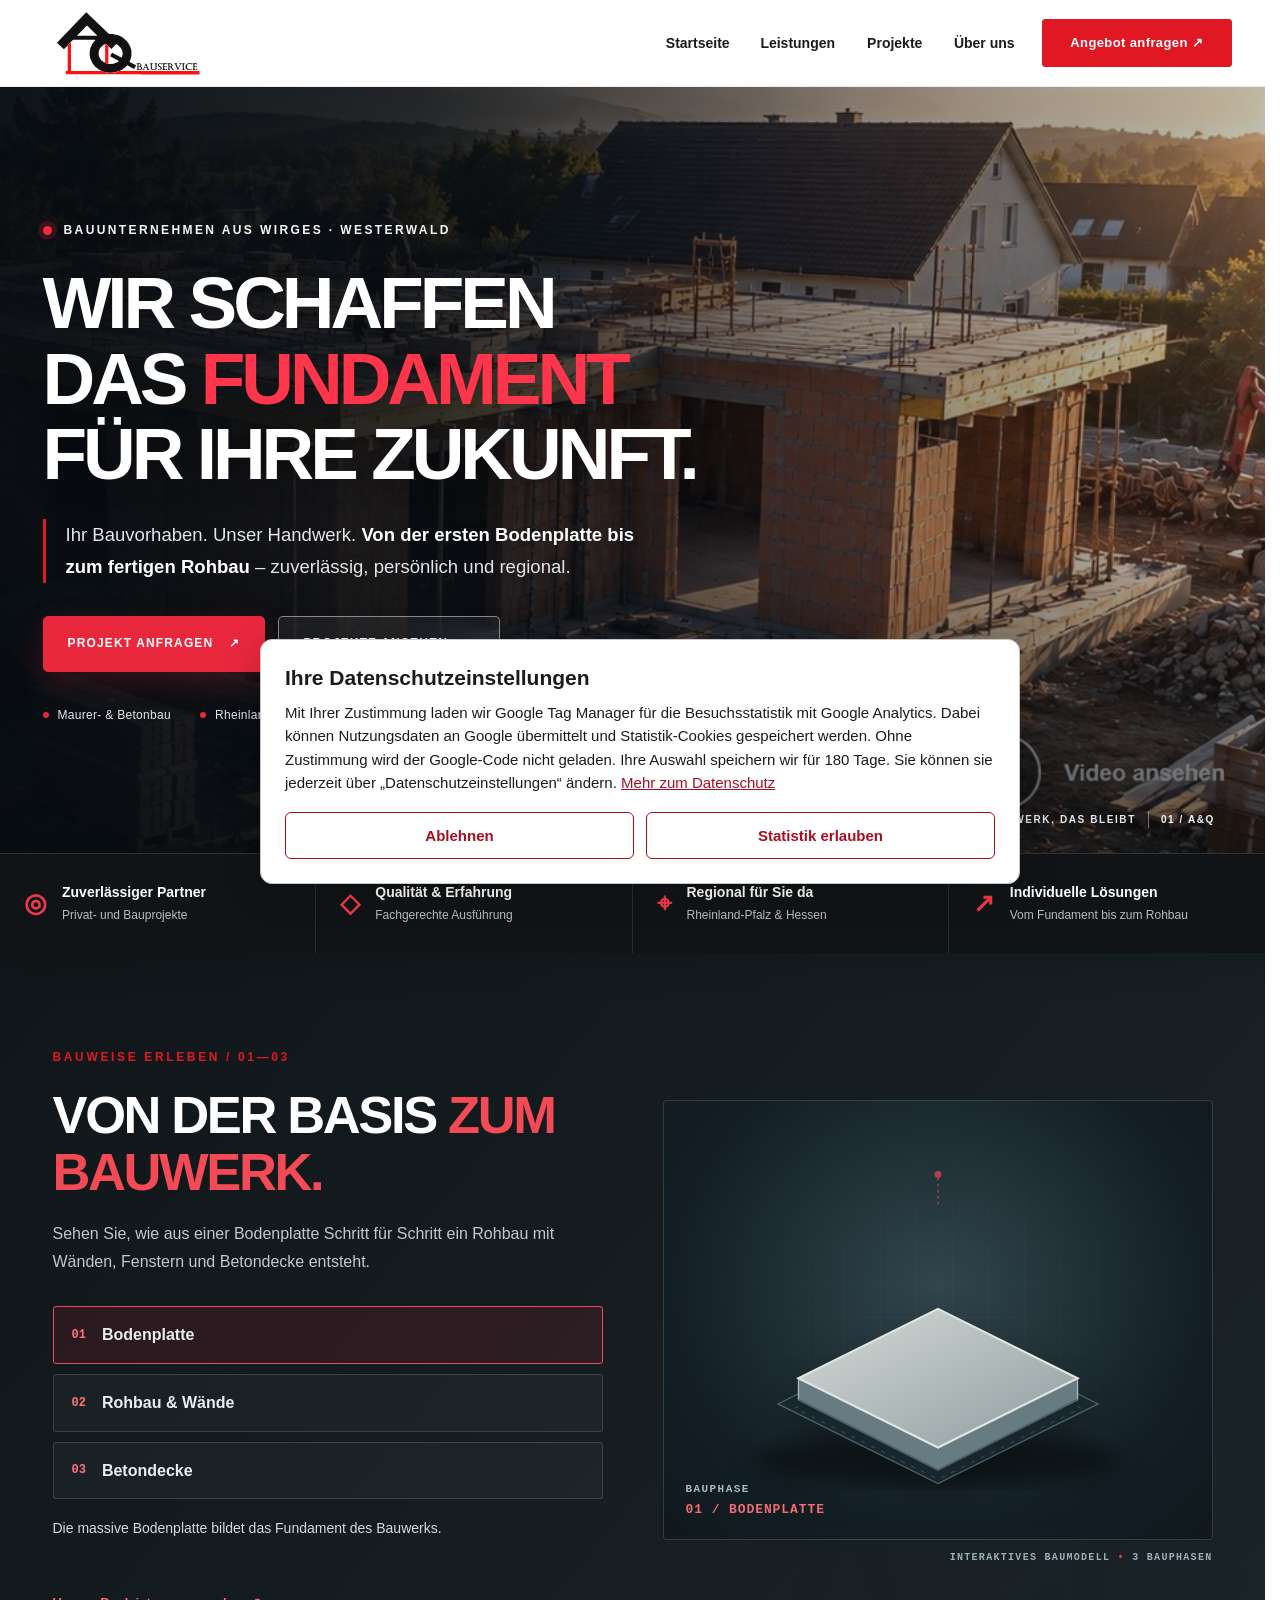
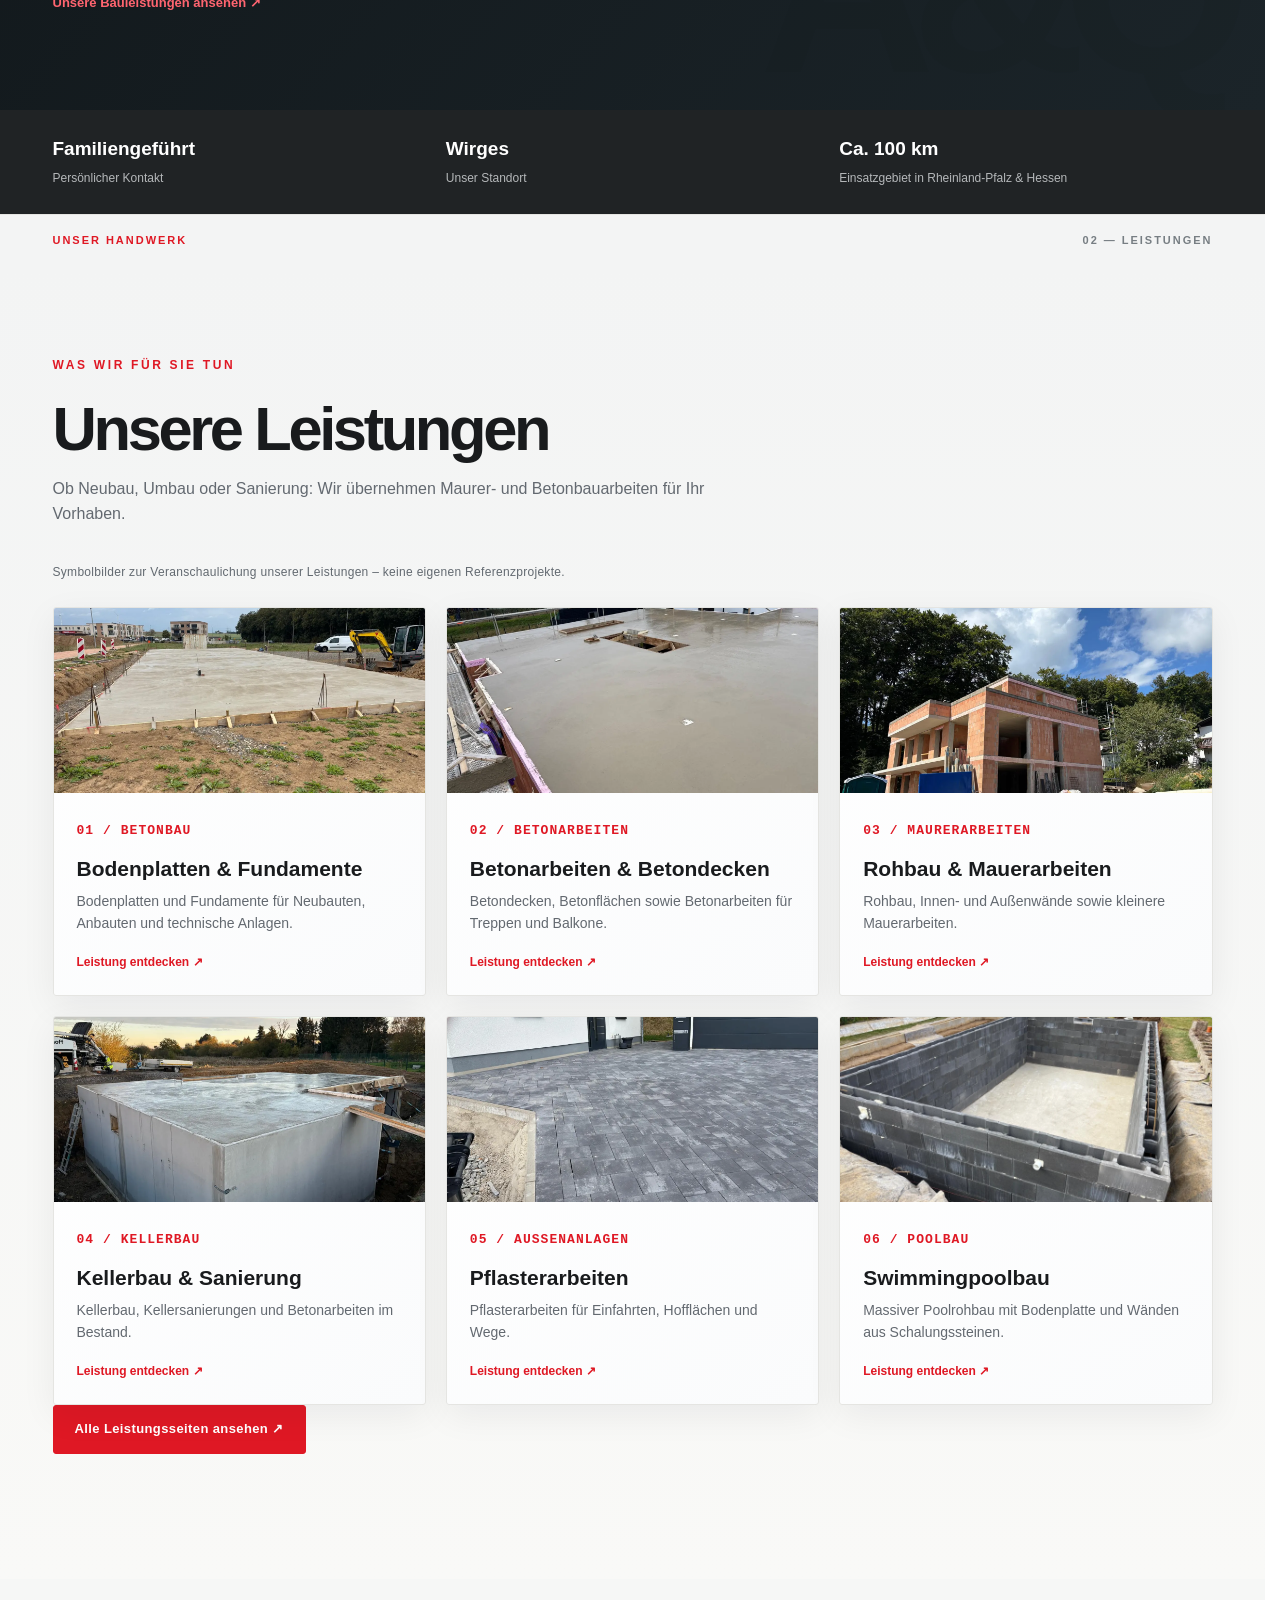
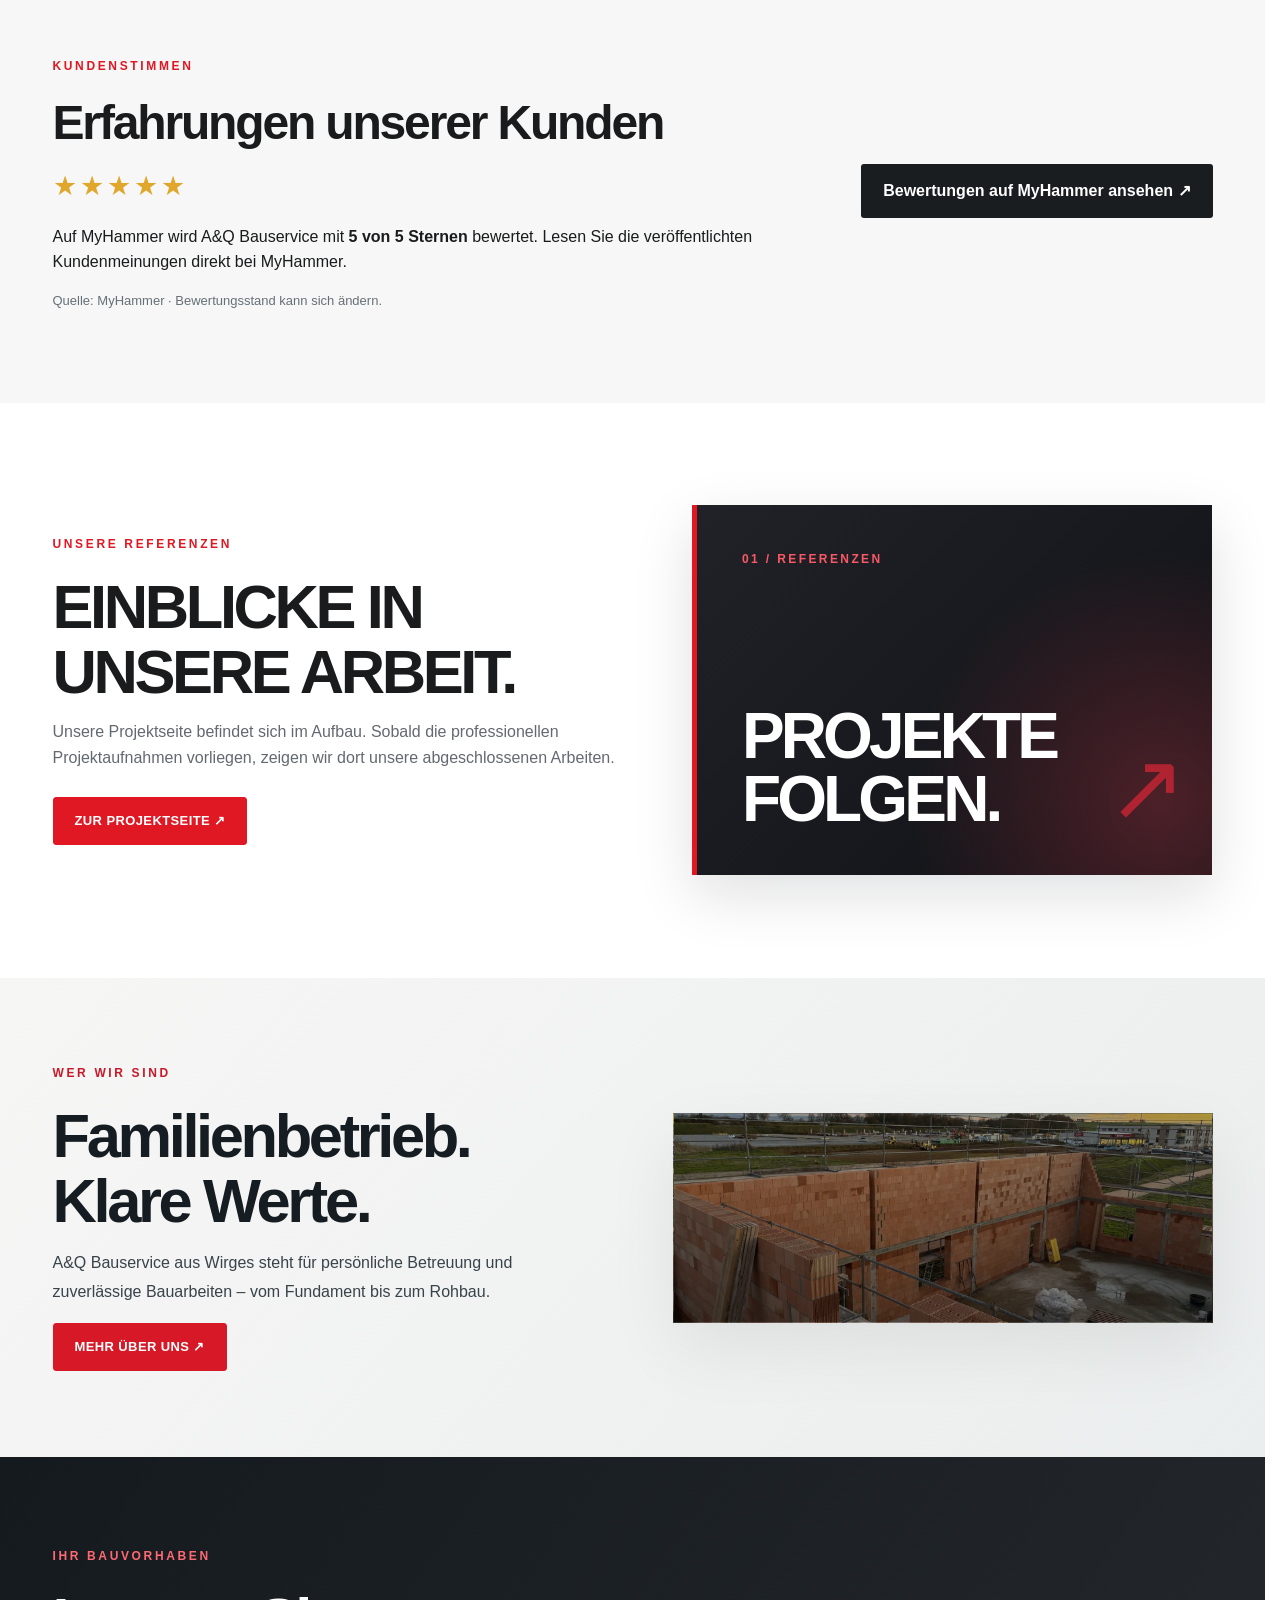
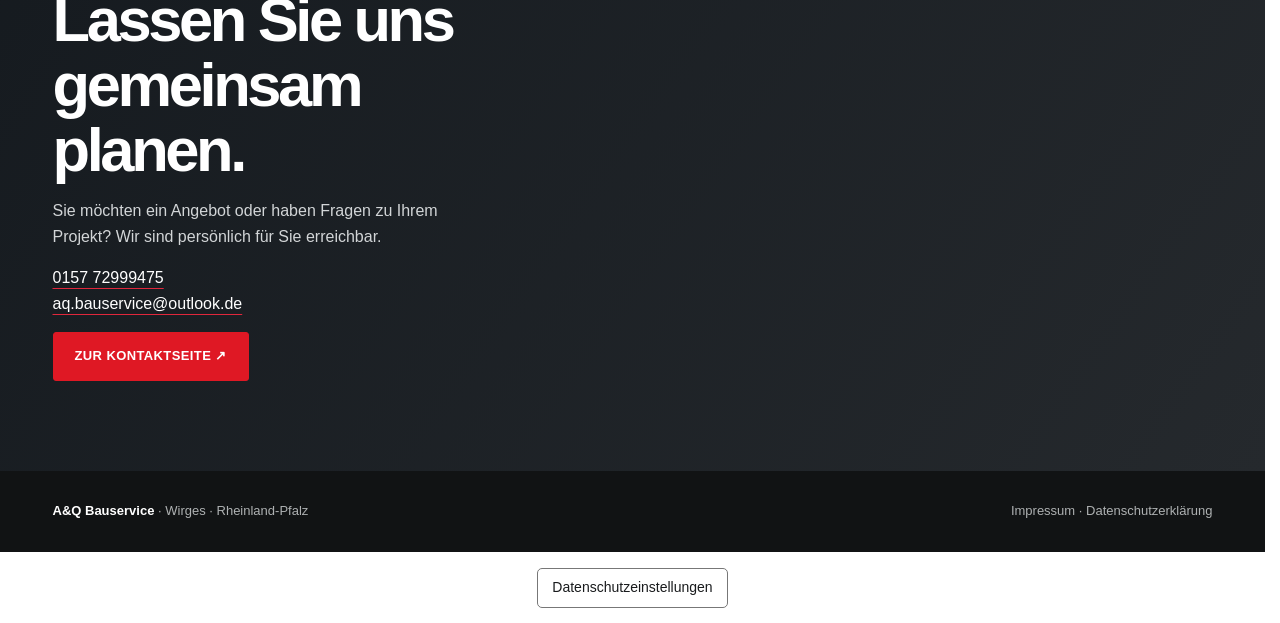
==== commit 8590c134: "Add real pool construction photo and refresh homepage service cards" ====
--- a/index.html
+++ b/index.html
@@ -294,7 +294,7 @@
 <div class="aq-hero-trust" aria-label="Unsere Stärken"><div class="aq-hero-trust-item"><span class="aq-hero-trust-icon" aria-hidden="true">◎</span><div><strong>Zuverlässiger Partner</strong><span>Privat- und Bauprojekte</span></div></div><div class="aq-hero-trust-item"><span class="aq-hero-trust-icon" aria-hidden="true">◇</span><div><strong>Qualität &amp; Erfahrung</strong><span>Fachgerechte Ausführung</span></div></div><div class="aq-hero-trust-item"><span class="aq-hero-trust-icon" aria-hidden="true">⌖</span><div><strong>Regional für Sie da</strong><span>Rheinland-Pfalz &amp; Hessen</span></div></div><div class="aq-hero-trust-item"><span class="aq-hero-trust-icon" aria-hidden="true">↗</span><div><strong>Individuelle Lösungen</strong><span>Vom Fundament bis zum Rohbau</span></div></div></div>
 <section class="aq-build-section" id="bau-3d" aria-labelledby="aq-build-title"><div class="container aq-build-layout"><div class="aq-build-copy"><p class="eyebrow">Bauweise erleben / 01—03</p><h2 class="section-title" id="aq-build-title">VON DER BASIS <span>ZUM BAUWERK.</span></h2><p class="aq-build-intro">Sehen Sie, wie aus einer Bodenplatte Schritt für Schritt ein Rohbau mit Wänden, Fenstern und Betondecke entsteht.</p><div class="aq-build-controls" role="group" aria-label="Bauphase auswählen"><button class="aq-build-tab is-active" type="button" data-part="base" aria-pressed="true"><span>01</span> Bodenplatte</button><button class="aq-build-tab" type="button" data-part="pillars" aria-pressed="false"><span>02</span> Rohbau &amp; Wände</button><button class="aq-build-tab" type="button" data-part="top" aria-pressed="false"><span>03</span> Betondecke</button></div><p class="aq-build-description" id="aq-build-description" aria-live="polite">Die massive Bodenplatte bildet das Fundament des Bauwerks.</p><a class="aq-build-link" href="leistungen.html">Unsere Bauleistungen ansehen ↗</a></div><div class="aq-build-visual"><div class="aq-build-stage aq-house-stage" data-part="base"><svg class="aq-house-svg" viewBox="0 0 640 440" role="img" aria-labelledby="aq-house-svg-title aq-house-svg-desc"><title id="aq-house-svg-title">Hausbau in drei Phasen</title><desc id="aq-house-svg-desc">Isometrische Architekturillustration: zuerst die Bodenplatte, dann gemauerte Wände mit Fenster- und Türöffnungen, schließlich die Betondecke.</desc><defs><linearGradient id="aq-slab" x1="0" y1="0" x2="1" y2="1"><stop stop-color="#d6dbd8"/><stop offset="1" stop-color="#8d9c9f"/></linearGradient><linearGradient id="aq-brick" x1="0" y1="0" x2="0" y2="1"><stop stop-color="#bd7960"/><stop offset="1" stop-color="#814b3e"/></linearGradient><pattern id="aq-brick-pattern" width="36" height="17" patternUnits="userSpaceOnUse"><path d="M0 0H36 M0 17H36 M18 0V8.5 M0 8.5H36 M0 8.5V17 M36 8.5V17" fill="none" stroke="#3e2422" stroke-opacity=".28" stroke-width="1.4"/></pattern><filter id="aq-shadow"><feGaussianBlur stdDeviation="12"/></filter></defs><ellipse cx="320" cy="382" rx="213" ry="30" fill="#000" opacity=".4" filter="url(#aq-shadow)"/><g class="aq-house-ground"><path d="M320 225 507 318 320 411 133 318Z" fill="#18272d" stroke="#4e6269" stroke-width="1.5"/><path d="M320 240 487 323 320 406 153 323Z" fill="none" stroke="#52717a" stroke-dasharray="5 8" opacity=".7"/></g><g class="aq-house-base"><path d="M157 288 320 369 483 288 483 313 320 395 157 313Z" fill="#677b82" stroke="#aab8b8" stroke-width="1.5"/><path d="M157 288 320 207 483 288 320 369Z" fill="url(#aq-slab)" stroke="#e1e5df" stroke-width="2.5"/><path d="M157 313 320 395 483 313" fill="none" stroke="#4c5f66" stroke-width="2"/></g><g class="aq-house-walls"><path d="M167 183 320 260 320 359 167 282Z" fill="#965b4b" stroke="#e0ad93" stroke-width="2"/><path d="M167 183 320 260 320 359 167 282Z" fill="url(#aq-brick-pattern)"/><path d="M320 260 473 183 473 282 320 359Z" fill="url(#aq-brick)" stroke="#e0ad93" stroke-width="2"/><path d="M320 260 473 183 473 282 320 359Z" fill="url(#aq-brick-pattern)"/><path d="M167 183 320 107 473 183 320 260Z" fill="#a66d58" stroke="#f1b59a" stroke-width="2"/><path d="M167 183 320 260 473 183" fill="none" stroke="#e8b6a0" stroke-width="5"/><path d="M202 224 257 252 257 299 202 271Z" fill="#24333a" stroke="#e9d0b8" stroke-width="6"/><path d="M229 238V284 M202 247 257 275" stroke="#b3cbd0" stroke-width="2" opacity=".85"/><path d="M355 271 408 244 408 285 355 312Z" fill="#24333a" stroke="#e9d0b8" stroke-width="6"/><path d="M382 257V298 M355 291 408 264" stroke="#b3cbd0" stroke-width="2" opacity=".85"/><path d="M423 237 458 220 458 286 423 304Z" fill="#26333a" stroke="#e9d0b8" stroke-width="5"/><circle cx="450" cy="272" r="2.5" fill="#d5a96b"/><path d="M174 192 314 262 M327 264 466 194" stroke="#ffd1ac" stroke-width="1.5" opacity=".5"/></g><g class="aq-house-roof"><path d="M157 175 320 256 483 175 483 194 320 275 157 194Z" fill="#89999c" stroke="#cbd5d4" stroke-width="2"/><path d="M157 175 320 94 483 175 320 256Z" fill="url(#aq-slab)" stroke="#f0f1e8" stroke-width="3"/><path d="M184 175 320 108 456 175 320 242Z" fill="none" stroke="#71888e" stroke-width="2" opacity=".6"/><path d="M157 194 320 275 483 194" fill="none" stroke="#566a72" stroke-width="2"/></g><g class="aq-house-marker"><circle cx="320" cy="50" r="4" fill="#f04754"/><path d="M320 54V88" stroke="#f04754" stroke-width="1.5" stroke-dasharray="3 4"/></g></svg><div class="aq-house-label">BAUPHASE <strong id="aq-house-phase">01 / BODENPLATTE</strong></div></div><div class="aq-build-hint">INTERAKTIVES BAUMODELL <span>•</span> 3 BAUPHASEN</div></div></div></section>
 <div class="facts"><div class="container fact-row"><div><strong>Familiengeführt</strong><span>Persönlicher Kontakt</span></div><div><strong>Wirges</strong><span>Unser Standort</span></div><div><strong>Ca. 100 km</strong><span>Einsatzgebiet in Rheinland-Pfalz & Hessen</span></div></div></div>
-<div class="aq-home-section-label" aria-hidden="true"><div class="container"><span>UNSER HANDWERK</span><span>02 — LEISTUNGEN</span></div></div><section class="services" id="leistungen"><div class="container"><p class="eyebrow">Was wir für Sie tun</p><h2 class="section-title">Unsere Leistungen</h2><p class="lead">Ob Neubau, Umbau oder Sanierung: Wir übernehmen Maurer- und Betonbauarbeiten für Ihr Vorhaben.</p><p class="aq-stock-notice" style="margin:10px 0 25px;color:#626970">Symbolbilder zur Veranschaulichung unserer Leistungen – keine eigenen Referenzprojekte.</p><div class="cards"><a class="service aq-service-photo" href="bodenplatten-fundamente.html"><img src="https://unsplash.com/photos/dSjrv4w1g1Q/download?force=true&w=1400" loading="lazy" alt="Symbolfoto zur jeweiligen Bauleistung"><span class="aq-service-content"><span class="num">01 / BETONBAU</span><h3>Bodenplatten & Fundamente</h3><p>Betonieren, Erneuern und Sanieren von Bodenplatten und Fundamenten.</p><span class="aq-service-more">Leistung entdecken ↗</span></span></a><a class="service aq-service-photo" href="rohbau-mauerarbeiten.html"><img src="https://unsplash.com/photos/P9tkFLPsEH8/download?force=true&w=1400" loading="lazy" alt="Symbolfoto zur jeweiligen Bauleistung"><span class="aq-service-content"><span class="num">02 / MAURERARBEITEN</span><h3>Rohbau & Mauerwerk</h3><p>Rohbau, Mauerarbeiten und kleinere Maurerarbeiten.</p><span class="aq-service-more">Leistung entdecken ↗</span></span></a><a class="service aq-service-photo" href="swimmingpoolbau.html"><img src="https://unsplash.com/photos/mCQ-ykj6tQk/download?force=true&w=1400" loading="lazy" alt="Symbolfoto zur jeweiligen Bauleistung"><span class="aq-service-content"><span class="num">03 / AUSSENANLAGEN</span><h3>Swimmingpoolbau</h3><p>Bauliche Herstellung von Swimmingpools und Poolanlagen.</p><span class="aq-service-more">Leistung entdecken ↗</span></span></a><a class="service aq-service-photo" href="balkonbau-sanierung.html"><img src="https://unsplash.com/photos/_CCsW1NL3NE/download?force=true&w=1400" loading="lazy" alt="Symbolfoto zur jeweiligen Bauleistung"><span class="aq-service-content"><span class="num">04 / SANIERUNG</span><h3>Balkonbau & -sanierung</h3><p>Neubau, Instandsetzung und Sanierung von Balkonen.</p><span class="aq-service-more">Leistung entdecken ↗</span></span></a><a class="service aq-service-photo" href="kellerbau-kellersanierung.html"><img src="https://unsplash.com/photos/VytE2iQr8mQ/download?force=true&w=1400" loading="lazy" alt="Symbolfoto zur jeweiligen Bauleistung"><span class="aq-service-content"><span class="num">05 / UMBAU</span><h3>Keller, Treppen & Durchbrüche</h3><p>Kellersanierungen, Treppeneinbau und -sanierung sowie Wanddurchbrüche.</p><span class="aq-service-more">Leistung entdecken ↗</span></span></a><a class="service aq-service-photo" href="waermepumpenfundamente.html"><img src="https://unsplash.com/photos/TDtycnfiDa8/download?force=true&w=1400" loading="lazy" alt="Symbolfoto zur jeweiligen Bauleistung"><span class="aq-service-content"><span class="num">06 / TECHNIKFUNDAMENTE</span><h3>Wärmepumpenfundamente</h3><p>Betonfundamente als Grundlage für die Aufstellung von Wärmepumpen.</p><span class="aq-service-more">Leistung entdecken ↗</span></span></a></div></div><div class="container" style="padding-bottom:35px"><a class="btn" href="leistungen.html">Alle Leistungsseiten ansehen ↗</a></div></section>
+<div class="aq-home-section-label" aria-hidden="true"><div class="container"><span>UNSER HANDWERK</span><span>02 — LEISTUNGEN</span></div></div><section class="services" id="leistungen"><div class="container"><p class="eyebrow">Was wir für Sie tun</p><h2 class="section-title">Unsere Leistungen</h2><p class="lead">Ob Neubau, Umbau oder Sanierung: Wir übernehmen Maurer- und Betonbauarbeiten für Ihr Vorhaben.</p><p class="aq-stock-notice" style="margin:10px 0 25px;color:#626970">Symbolbilder zur Veranschaulichung unserer Leistungen – keine eigenen Referenzprojekte.</p><div class="cards"><a class="service aq-service-photo" href="bodenplatten-fundamente.html"><img src="leistungsbilder/bodenplatte-neubau.webp" width="1440" height="1080" loading="lazy" decoding="async" alt="Fertig betonierte Bodenplatte für einen Neubau"><span class="aq-service-content"><span class="num">01 / BETONBAU</span><h3>Bodenplatten & Fundamente</h3><p>Bodenplatten und Fundamente für Neubauten, Anbauten und technische Anlagen.</p><span class="aq-service-more">Leistung entdecken ↗</span></span></a><a class="service aq-service-photo" href="betonarbeiten-betondecken.html"><img src="leistungsbilder/betondecke.webp" width="1440" height="1080" loading="lazy" decoding="async" alt="Frisch betonierte Geschossdecke mit Treppenöffnung"><span class="aq-service-content"><span class="num">02 / BETONARBEITEN</span><h3>Betonarbeiten & Betondecken</h3><p>Betondecken, Betonflächen sowie Betonarbeiten für Treppen und Balkone.</p><span class="aq-service-more">Leistung entdecken ↗</span></span></a><a class="service aq-service-photo" href="rohbau-mauerarbeiten.html"><img src="leistungsbilder/rohbau-einfamilienhaus.webp" width="1440" height="1080" loading="lazy" decoding="async" alt="Rohbau eines Hauses mit Mauerwerk und Betondecken"><span class="aq-service-content"><span class="num">03 / MAURERARBEITEN</span><h3>Rohbau & Mauerarbeiten</h3><p>Rohbau, Innen- und Außenwände sowie kleinere Mauerarbeiten.</p><span class="aq-service-more">Leistung entdecken ↗</span></span></a><a class="service aq-service-photo" href="kellerbau-kellersanierung.html"><img src="leistungsbilder/keller-betondecke.webp" width="1440" height="1080" loading="lazy" decoding="async" alt="Betonkeller mit fertig betonierter Kellerdecke"><span class="aq-service-content"><span class="num">04 / KELLERBAU</span><h3>Kellerbau & Sanierung</h3><p>Kellerbau, Kellersanierungen und Betonarbeiten im Bestand.</p><span class="aq-service-more">Leistung entdecken ↗</span></span></a><a class="service aq-service-photo" href="leistungen.html#pflasterarbeiten"><img src="leistungsbilder/pflaster-einfahrt.webp" width="1440" height="1080" loading="lazy" decoding="async" alt="Gepflasterte Einfahrt vor Haus und Garage"><span class="aq-service-content"><span class="num">05 / AUSSENANLAGEN</span><h3>Pflasterarbeiten</h3><p>Pflasterarbeiten für Einfahrten, Hofflächen und Wege.</p><span class="aq-service-more">Leistung entdecken ↗</span></span></a><a class="service aq-service-photo" href="swimmingpoolbau.html"><img src="leistungsbilder/pool-rohbau.webp" width="1600" height="1200" loading="lazy" decoding="async" alt="Poolrohbau mit Betonbodenplatte und Wänden aus Schalungssteinen"><span class="aq-service-content"><span class="num">06 / POOLBAU</span><h3>Swimmingpoolbau</h3><p>Massiver Poolrohbau mit Bodenplatte und Wänden aus Schalungssteinen.</p><span class="aq-service-more">Leistung entdecken ↗</span></span></a></div></div><div class="container" style="padding-bottom:35px"><a class="btn" href="leistungen.html">Alle Leistungsseiten ansehen ↗</a></div></section>
 <section class="aq-review-section" id="bewertungen"><div class="container aq-review-wrap"><div><p class="eyebrow">Kundenstimmen</p><h2 class="section-title">Erfahrungen unserer Kunden</h2><div class="aq-review-stars" aria-label="5 von 5 Sternen auf MyHammer">★★★★★</div><p>Auf MyHammer wird A&Q Bauservice mit <strong>5 von 5 Sternen</strong> bewertet. Lesen Sie die veröffentlichten Kundenmeinungen direkt bei MyHammer.</p><p class="aq-review-note">Quelle: MyHammer · Bewertungsstand kann sich ändern.</p></div><a class="aq-review-link" href="https://www.my-hammer.de/auftragnehmer/a-q-bauservice/bewertungen" target="_blank" rel="noopener noreferrer">Bewertungen auf MyHammer ansehen ↗</a></div></section><section class="aq-project-preview" id="projekte"><div class="container"><div class="aq-project-preview-grid"><div><p class="eyebrow">Unsere Referenzen</p><h2 class="section-title">EINBLICKE IN UNSERE ARBEIT.</h2><p class="lead">Unsere Projektseite befindet sich im Aufbau. Sobald die professionellen Projektaufnahmen vorliegen, zeigen wir dort unsere abgeschlossenen Arbeiten.</p><a class="btn" href="projekte.html">ZUR PROJEKTSEITE ↗</a></div><div class="aq-project-preview-placeholder" aria-hidden="true"><span>01 / REFERENZEN</span><strong>PROJEKTE<br>FOLGEN.</strong><i>↗</i></div></div></div></section>
 <section class="about aq-home-teaser" id="ueber-uns"><div class="container about-grid"><div><p class="eyebrow">Wer wir sind</p><h2 class="section-title">Familienbetrieb. Klare Werte.</h2><p>A&Q Bauservice aus Wirges steht für persönliche Betreuung und zuverlässige Bauarbeiten – vom Fundament bis zum Rohbau.</p><a class="btn" href="ueber-uns.html">MEHR ÜBER UNS ↗</a></div><div class="about-art" aria-hidden="true"><span>A&Q</span></div></div></section>
 <section class="contact aq-home-teaser" id="kontakt"><div class="container contact-grid"><div><p class="eyebrow">Ihr Bauvorhaben</p><h2 class="section-title">Lassen Sie uns gemeinsam planen.</h2><p>Sie möchten ein Angebot oder haben Fragen zu Ihrem Projekt? Wir sind persönlich für Sie erreichbar.</p><p><a href="tel:+4915772999475">0157 72999475</a><br><a href="mailto:aq.bauservice@outlook.de">aq.bauservice@outlook.de</a></p><a class="btn" href="kontakt.html">ZUR KONTAKTSEITE ↗</a></div></div></section></main>
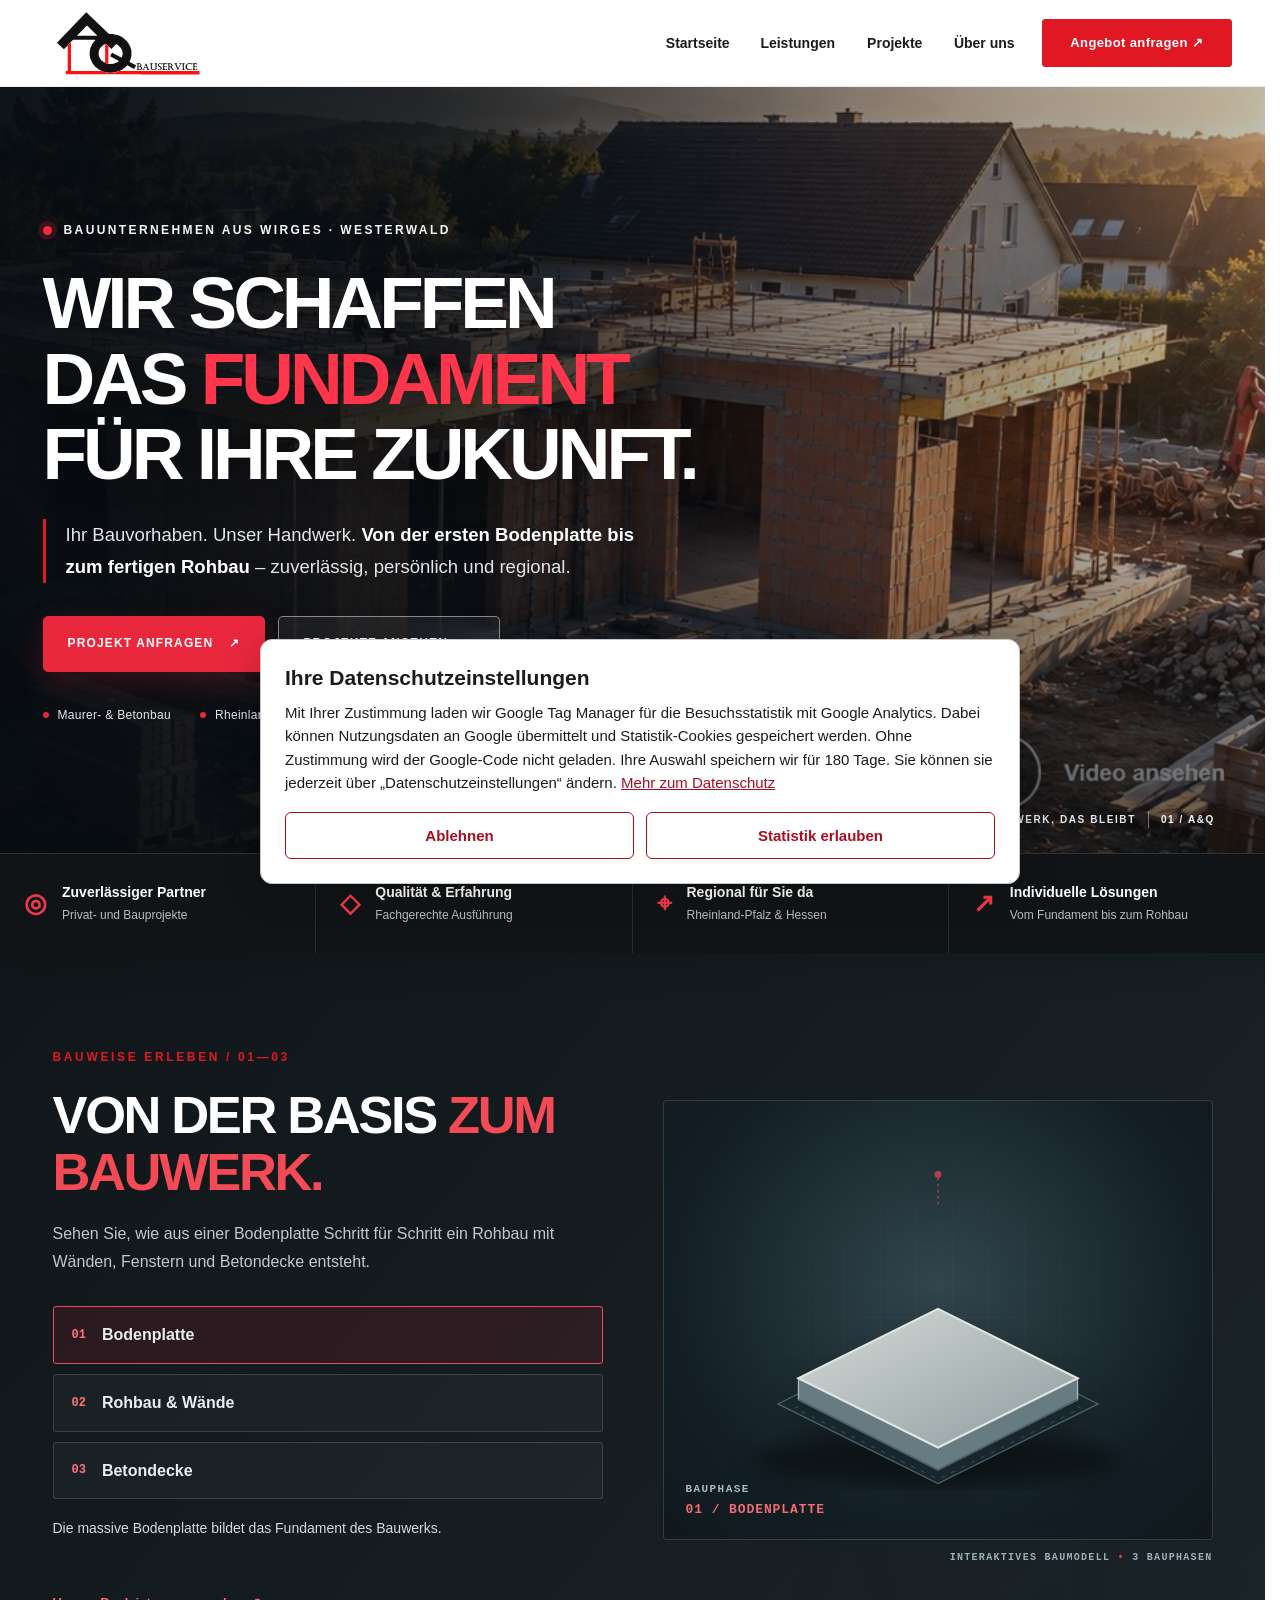
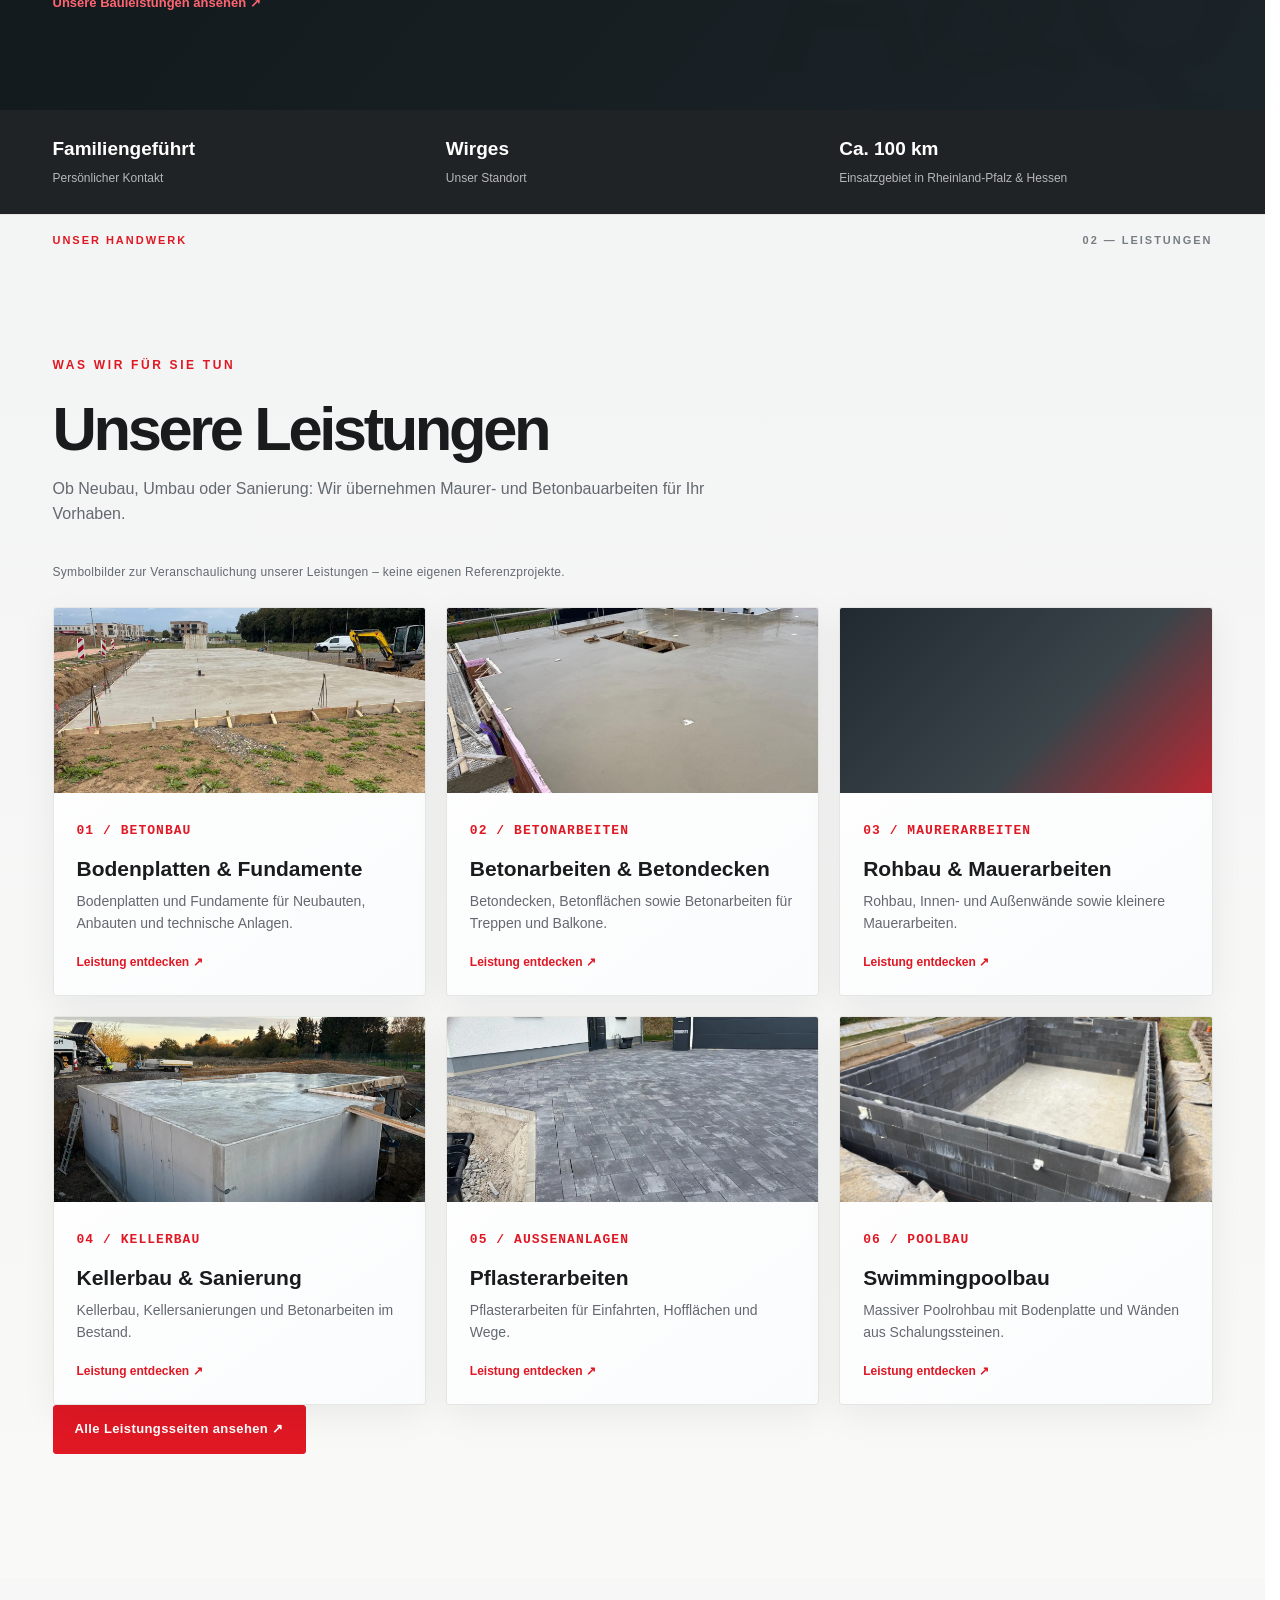
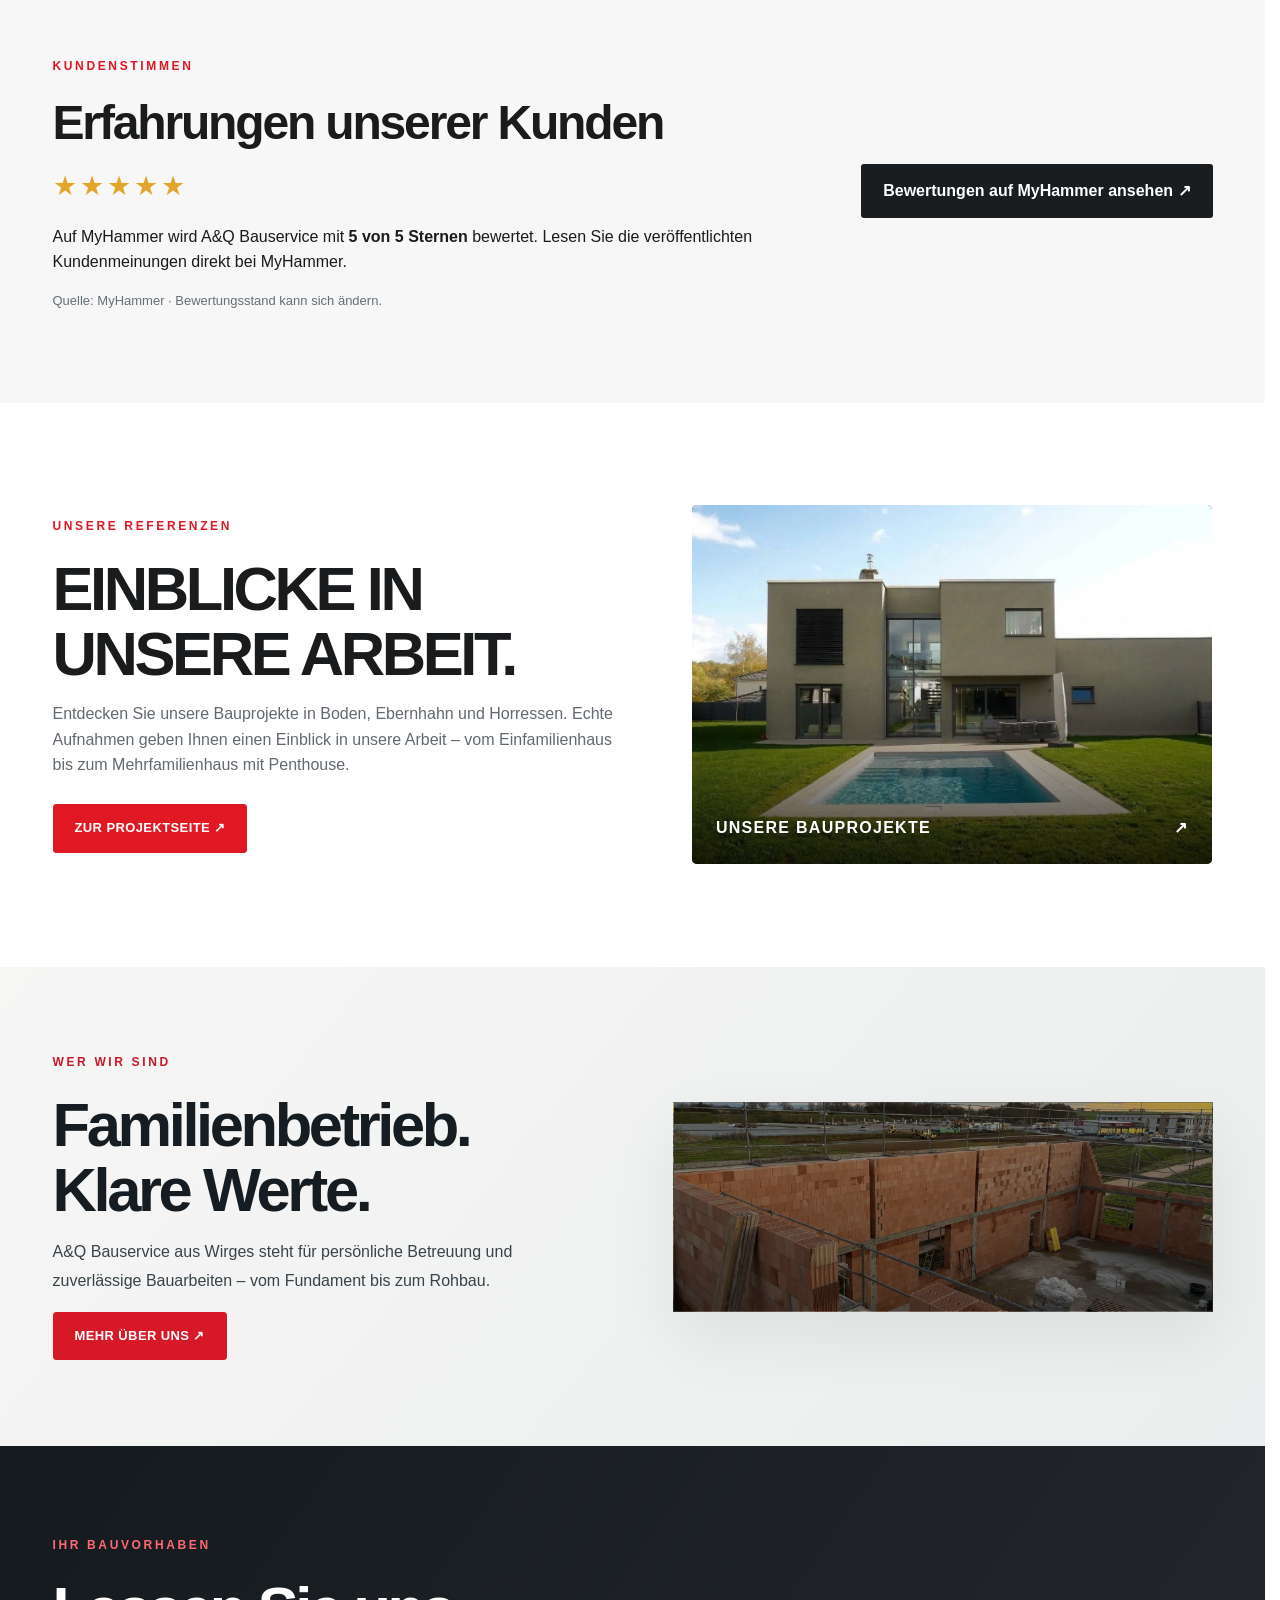
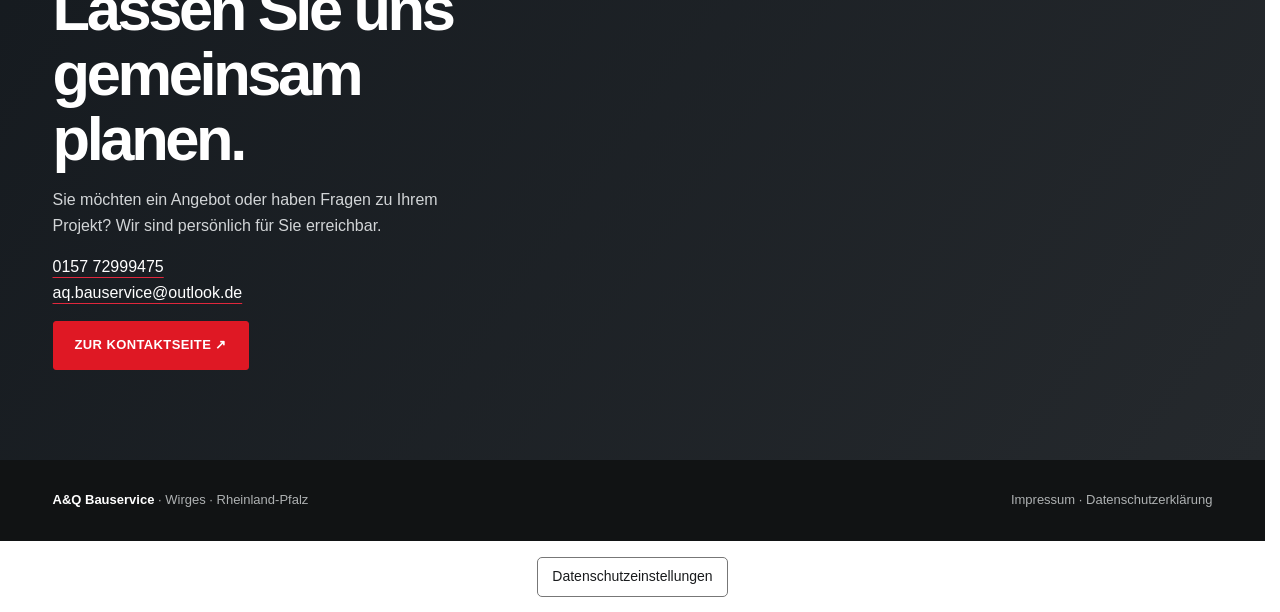
==== commit 3574d89e: "Match pool service card design and replace outdated project placeholder" ====
--- a/index.html
+++ b/index.html
@@ -295,7 +295,7 @@
 <section class="aq-build-section" id="bau-3d" aria-labelledby="aq-build-title"><div class="container aq-build-layout"><div class="aq-build-copy"><p class="eyebrow">Bauweise erleben / 01—03</p><h2 class="section-title" id="aq-build-title">VON DER BASIS <span>ZUM BAUWERK.</span></h2><p class="aq-build-intro">Sehen Sie, wie aus einer Bodenplatte Schritt für Schritt ein Rohbau mit Wänden, Fenstern und Betondecke entsteht.</p><div class="aq-build-controls" role="group" aria-label="Bauphase auswählen"><button class="aq-build-tab is-active" type="button" data-part="base" aria-pressed="true"><span>01</span> Bodenplatte</button><button class="aq-build-tab" type="button" data-part="pillars" aria-pressed="false"><span>02</span> Rohbau &amp; Wände</button><button class="aq-build-tab" type="button" data-part="top" aria-pressed="false"><span>03</span> Betondecke</button></div><p class="aq-build-description" id="aq-build-description" aria-live="polite">Die massive Bodenplatte bildet das Fundament des Bauwerks.</p><a class="aq-build-link" href="leistungen.html">Unsere Bauleistungen ansehen ↗</a></div><div class="aq-build-visual"><div class="aq-build-stage aq-house-stage" data-part="base"><svg class="aq-house-svg" viewBox="0 0 640 440" role="img" aria-labelledby="aq-house-svg-title aq-house-svg-desc"><title id="aq-house-svg-title">Hausbau in drei Phasen</title><desc id="aq-house-svg-desc">Isometrische Architekturillustration: zuerst die Bodenplatte, dann gemauerte Wände mit Fenster- und Türöffnungen, schließlich die Betondecke.</desc><defs><linearGradient id="aq-slab" x1="0" y1="0" x2="1" y2="1"><stop stop-color="#d6dbd8"/><stop offset="1" stop-color="#8d9c9f"/></linearGradient><linearGradient id="aq-brick" x1="0" y1="0" x2="0" y2="1"><stop stop-color="#bd7960"/><stop offset="1" stop-color="#814b3e"/></linearGradient><pattern id="aq-brick-pattern" width="36" height="17" patternUnits="userSpaceOnUse"><path d="M0 0H36 M0 17H36 M18 0V8.5 M0 8.5H36 M0 8.5V17 M36 8.5V17" fill="none" stroke="#3e2422" stroke-opacity=".28" stroke-width="1.4"/></pattern><filter id="aq-shadow"><feGaussianBlur stdDeviation="12"/></filter></defs><ellipse cx="320" cy="382" rx="213" ry="30" fill="#000" opacity=".4" filter="url(#aq-shadow)"/><g class="aq-house-ground"><path d="M320 225 507 318 320 411 133 318Z" fill="#18272d" stroke="#4e6269" stroke-width="1.5"/><path d="M320 240 487 323 320 406 153 323Z" fill="none" stroke="#52717a" stroke-dasharray="5 8" opacity=".7"/></g><g class="aq-house-base"><path d="M157 288 320 369 483 288 483 313 320 395 157 313Z" fill="#677b82" stroke="#aab8b8" stroke-width="1.5"/><path d="M157 288 320 207 483 288 320 369Z" fill="url(#aq-slab)" stroke="#e1e5df" stroke-width="2.5"/><path d="M157 313 320 395 483 313" fill="none" stroke="#4c5f66" stroke-width="2"/></g><g class="aq-house-walls"><path d="M167 183 320 260 320 359 167 282Z" fill="#965b4b" stroke="#e0ad93" stroke-width="2"/><path d="M167 183 320 260 320 359 167 282Z" fill="url(#aq-brick-pattern)"/><path d="M320 260 473 183 473 282 320 359Z" fill="url(#aq-brick)" stroke="#e0ad93" stroke-width="2"/><path d="M320 260 473 183 473 282 320 359Z" fill="url(#aq-brick-pattern)"/><path d="M167 183 320 107 473 183 320 260Z" fill="#a66d58" stroke="#f1b59a" stroke-width="2"/><path d="M167 183 320 260 473 183" fill="none" stroke="#e8b6a0" stroke-width="5"/><path d="M202 224 257 252 257 299 202 271Z" fill="#24333a" stroke="#e9d0b8" stroke-width="6"/><path d="M229 238V284 M202 247 257 275" stroke="#b3cbd0" stroke-width="2" opacity=".85"/><path d="M355 271 408 244 408 285 355 312Z" fill="#24333a" stroke="#e9d0b8" stroke-width="6"/><path d="M382 257V298 M355 291 408 264" stroke="#b3cbd0" stroke-width="2" opacity=".85"/><path d="M423 237 458 220 458 286 423 304Z" fill="#26333a" stroke="#e9d0b8" stroke-width="5"/><circle cx="450" cy="272" r="2.5" fill="#d5a96b"/><path d="M174 192 314 262 M327 264 466 194" stroke="#ffd1ac" stroke-width="1.5" opacity=".5"/></g><g class="aq-house-roof"><path d="M157 175 320 256 483 175 483 194 320 275 157 194Z" fill="#89999c" stroke="#cbd5d4" stroke-width="2"/><path d="M157 175 320 94 483 175 320 256Z" fill="url(#aq-slab)" stroke="#f0f1e8" stroke-width="3"/><path d="M184 175 320 108 456 175 320 242Z" fill="none" stroke="#71888e" stroke-width="2" opacity=".6"/><path d="M157 194 320 275 483 194" fill="none" stroke="#566a72" stroke-width="2"/></g><g class="aq-house-marker"><circle cx="320" cy="50" r="4" fill="#f04754"/><path d="M320 54V88" stroke="#f04754" stroke-width="1.5" stroke-dasharray="3 4"/></g></svg><div class="aq-house-label">BAUPHASE <strong id="aq-house-phase">01 / BODENPLATTE</strong></div></div><div class="aq-build-hint">INTERAKTIVES BAUMODELL <span>•</span> 3 BAUPHASEN</div></div></div></section>
 <div class="facts"><div class="container fact-row"><div><strong>Familiengeführt</strong><span>Persönlicher Kontakt</span></div><div><strong>Wirges</strong><span>Unser Standort</span></div><div><strong>Ca. 100 km</strong><span>Einsatzgebiet in Rheinland-Pfalz & Hessen</span></div></div></div>
 <div class="aq-home-section-label" aria-hidden="true"><div class="container"><span>UNSER HANDWERK</span><span>02 — LEISTUNGEN</span></div></div><section class="services" id="leistungen"><div class="container"><p class="eyebrow">Was wir für Sie tun</p><h2 class="section-title">Unsere Leistungen</h2><p class="lead">Ob Neubau, Umbau oder Sanierung: Wir übernehmen Maurer- und Betonbauarbeiten für Ihr Vorhaben.</p><p class="aq-stock-notice" style="margin:10px 0 25px;color:#626970">Symbolbilder zur Veranschaulichung unserer Leistungen – keine eigenen Referenzprojekte.</p><div class="cards"><a class="service aq-service-photo" href="bodenplatten-fundamente.html"><img src="leistungsbilder/bodenplatte-neubau.webp" width="1440" height="1080" loading="lazy" decoding="async" alt="Fertig betonierte Bodenplatte für einen Neubau"><span class="aq-service-content"><span class="num">01 / BETONBAU</span><h3>Bodenplatten & Fundamente</h3><p>Bodenplatten und Fundamente für Neubauten, Anbauten und technische Anlagen.</p><span class="aq-service-more">Leistung entdecken ↗</span></span></a><a class="service aq-service-photo" href="betonarbeiten-betondecken.html"><img src="leistungsbilder/betondecke.webp" width="1440" height="1080" loading="lazy" decoding="async" alt="Frisch betonierte Geschossdecke mit Treppenöffnung"><span class="aq-service-content"><span class="num">02 / BETONARBEITEN</span><h3>Betonarbeiten & Betondecken</h3><p>Betondecken, Betonflächen sowie Betonarbeiten für Treppen und Balkone.</p><span class="aq-service-more">Leistung entdecken ↗</span></span></a><a class="service aq-service-photo" href="rohbau-mauerarbeiten.html"><img src="leistungsbilder/rohbau-einfamilienhaus.webp" width="1440" height="1080" loading="lazy" decoding="async" alt="Rohbau eines Hauses mit Mauerwerk und Betondecken"><span class="aq-service-content"><span class="num">03 / MAURERARBEITEN</span><h3>Rohbau & Mauerarbeiten</h3><p>Rohbau, Innen- und Außenwände sowie kleinere Mauerarbeiten.</p><span class="aq-service-more">Leistung entdecken ↗</span></span></a><a class="service aq-service-photo" href="kellerbau-kellersanierung.html"><img src="leistungsbilder/keller-betondecke.webp" width="1440" height="1080" loading="lazy" decoding="async" alt="Betonkeller mit fertig betonierter Kellerdecke"><span class="aq-service-content"><span class="num">04 / KELLERBAU</span><h3>Kellerbau & Sanierung</h3><p>Kellerbau, Kellersanierungen und Betonarbeiten im Bestand.</p><span class="aq-service-more">Leistung entdecken ↗</span></span></a><a class="service aq-service-photo" href="leistungen.html#pflasterarbeiten"><img src="leistungsbilder/pflaster-einfahrt.webp" width="1440" height="1080" loading="lazy" decoding="async" alt="Gepflasterte Einfahrt vor Haus und Garage"><span class="aq-service-content"><span class="num">05 / AUSSENANLAGEN</span><h3>Pflasterarbeiten</h3><p>Pflasterarbeiten für Einfahrten, Hofflächen und Wege.</p><span class="aq-service-more">Leistung entdecken ↗</span></span></a><a class="service aq-service-photo" href="swimmingpoolbau.html"><img src="leistungsbilder/pool-rohbau.webp" width="1600" height="1200" loading="lazy" decoding="async" alt="Poolrohbau mit Betonbodenplatte und Wänden aus Schalungssteinen"><span class="aq-service-content"><span class="num">06 / POOLBAU</span><h3>Swimmingpoolbau</h3><p>Massiver Poolrohbau mit Bodenplatte und Wänden aus Schalungssteinen.</p><span class="aq-service-more">Leistung entdecken ↗</span></span></a></div></div><div class="container" style="padding-bottom:35px"><a class="btn" href="leistungen.html">Alle Leistungsseiten ansehen ↗</a></div></section>
-<section class="aq-review-section" id="bewertungen"><div class="container aq-review-wrap"><div><p class="eyebrow">Kundenstimmen</p><h2 class="section-title">Erfahrungen unserer Kunden</h2><div class="aq-review-stars" aria-label="5 von 5 Sternen auf MyHammer">★★★★★</div><p>Auf MyHammer wird A&Q Bauservice mit <strong>5 von 5 Sternen</strong> bewertet. Lesen Sie die veröffentlichten Kundenmeinungen direkt bei MyHammer.</p><p class="aq-review-note">Quelle: MyHammer · Bewertungsstand kann sich ändern.</p></div><a class="aq-review-link" href="https://www.my-hammer.de/auftragnehmer/a-q-bauservice/bewertungen" target="_blank" rel="noopener noreferrer">Bewertungen auf MyHammer ansehen ↗</a></div></section><section class="aq-project-preview" id="projekte"><div class="container"><div class="aq-project-preview-grid"><div><p class="eyebrow">Unsere Referenzen</p><h2 class="section-title">EINBLICKE IN UNSERE ARBEIT.</h2><p class="lead">Unsere Projektseite befindet sich im Aufbau. Sobald die professionellen Projektaufnahmen vorliegen, zeigen wir dort unsere abgeschlossenen Arbeiten.</p><a class="btn" href="projekte.html">ZUR PROJEKTSEITE ↗</a></div><div class="aq-project-preview-placeholder" aria-hidden="true"><span>01 / REFERENZEN</span><strong>PROJEKTE<br>FOLGEN.</strong><i>↗</i></div></div></div></section>
+<section class="aq-review-section" id="bewertungen"><div class="container aq-review-wrap"><div><p class="eyebrow">Kundenstimmen</p><h2 class="section-title">Erfahrungen unserer Kunden</h2><div class="aq-review-stars" aria-label="5 von 5 Sternen auf MyHammer">★★★★★</div><p>Auf MyHammer wird A&Q Bauservice mit <strong>5 von 5 Sternen</strong> bewertet. Lesen Sie die veröffentlichten Kundenmeinungen direkt bei MyHammer.</p><p class="aq-review-note">Quelle: MyHammer · Bewertungsstand kann sich ändern.</p></div><a class="aq-review-link" href="https://www.my-hammer.de/auftragnehmer/a-q-bauservice/bewertungen" target="_blank" rel="noopener noreferrer">Bewertungen auf MyHammer ansehen ↗</a></div></section><section class="aq-project-preview" id="projekte"><div class="container"><div class="aq-project-preview-grid"><div><p class="eyebrow">Unsere Referenzen</p><h2 class="section-title">EINBLICKE IN UNSERE ARBEIT.</h2><p class="lead">Entdecken Sie unsere Bauprojekte in Boden, Ebernhahn und Horressen. Echte Aufnahmen geben Ihnen einen Einblick in unsere Arbeit – vom Einfamilienhaus bis zum Mehrfamilienhaus mit Penthouse.</p><a class="btn" href="projekte.html">ZUR PROJEKTSEITE ↗</a></div><a class="aq-project-preview-image" href="projekte.html" aria-label="Unsere Bauprojekte ansehen"><img src="referenzen/haus-1-03.webp" loading="lazy" decoding="async" alt="Einfamilienhaus mit Galerie in Boden – ein Bauprojekt von A&amp;Q Bauservice"><span>UNSERE BAUPROJEKTE <b aria-hidden="true">↗</b></span></a></div></div></section>
 <section class="about aq-home-teaser" id="ueber-uns"><div class="container about-grid"><div><p class="eyebrow">Wer wir sind</p><h2 class="section-title">Familienbetrieb. Klare Werte.</h2><p>A&Q Bauservice aus Wirges steht für persönliche Betreuung und zuverlässige Bauarbeiten – vom Fundament bis zum Rohbau.</p><a class="btn" href="ueber-uns.html">MEHR ÜBER UNS ↗</a></div><div class="about-art" aria-hidden="true"><span>A&Q</span></div></div></section>
 <section class="contact aq-home-teaser" id="kontakt"><div class="container contact-grid"><div><p class="eyebrow">Ihr Bauvorhaben</p><h2 class="section-title">Lassen Sie uns gemeinsam planen.</h2><p>Sie möchten ein Angebot oder haben Fragen zu Ihrem Projekt? Wir sind persönlich für Sie erreichbar.</p><p><a href="tel:+4915772999475">0157 72999475</a><br><a href="mailto:aq.bauservice@outlook.de">aq.bauservice@outlook.de</a></p><a class="btn" href="kontakt.html">ZUR KONTAKTSEITE ↗</a></div></div></section></main>
 <footer><div class="container"><span><strong>A&Q Bauservice</strong> · Wirges · Rheinland-Pfalz</span><span><a href="impressum.html">Impressum</a> · <a href="datenschutz.html">Datenschutzerklärung</a></span></div></footer>
